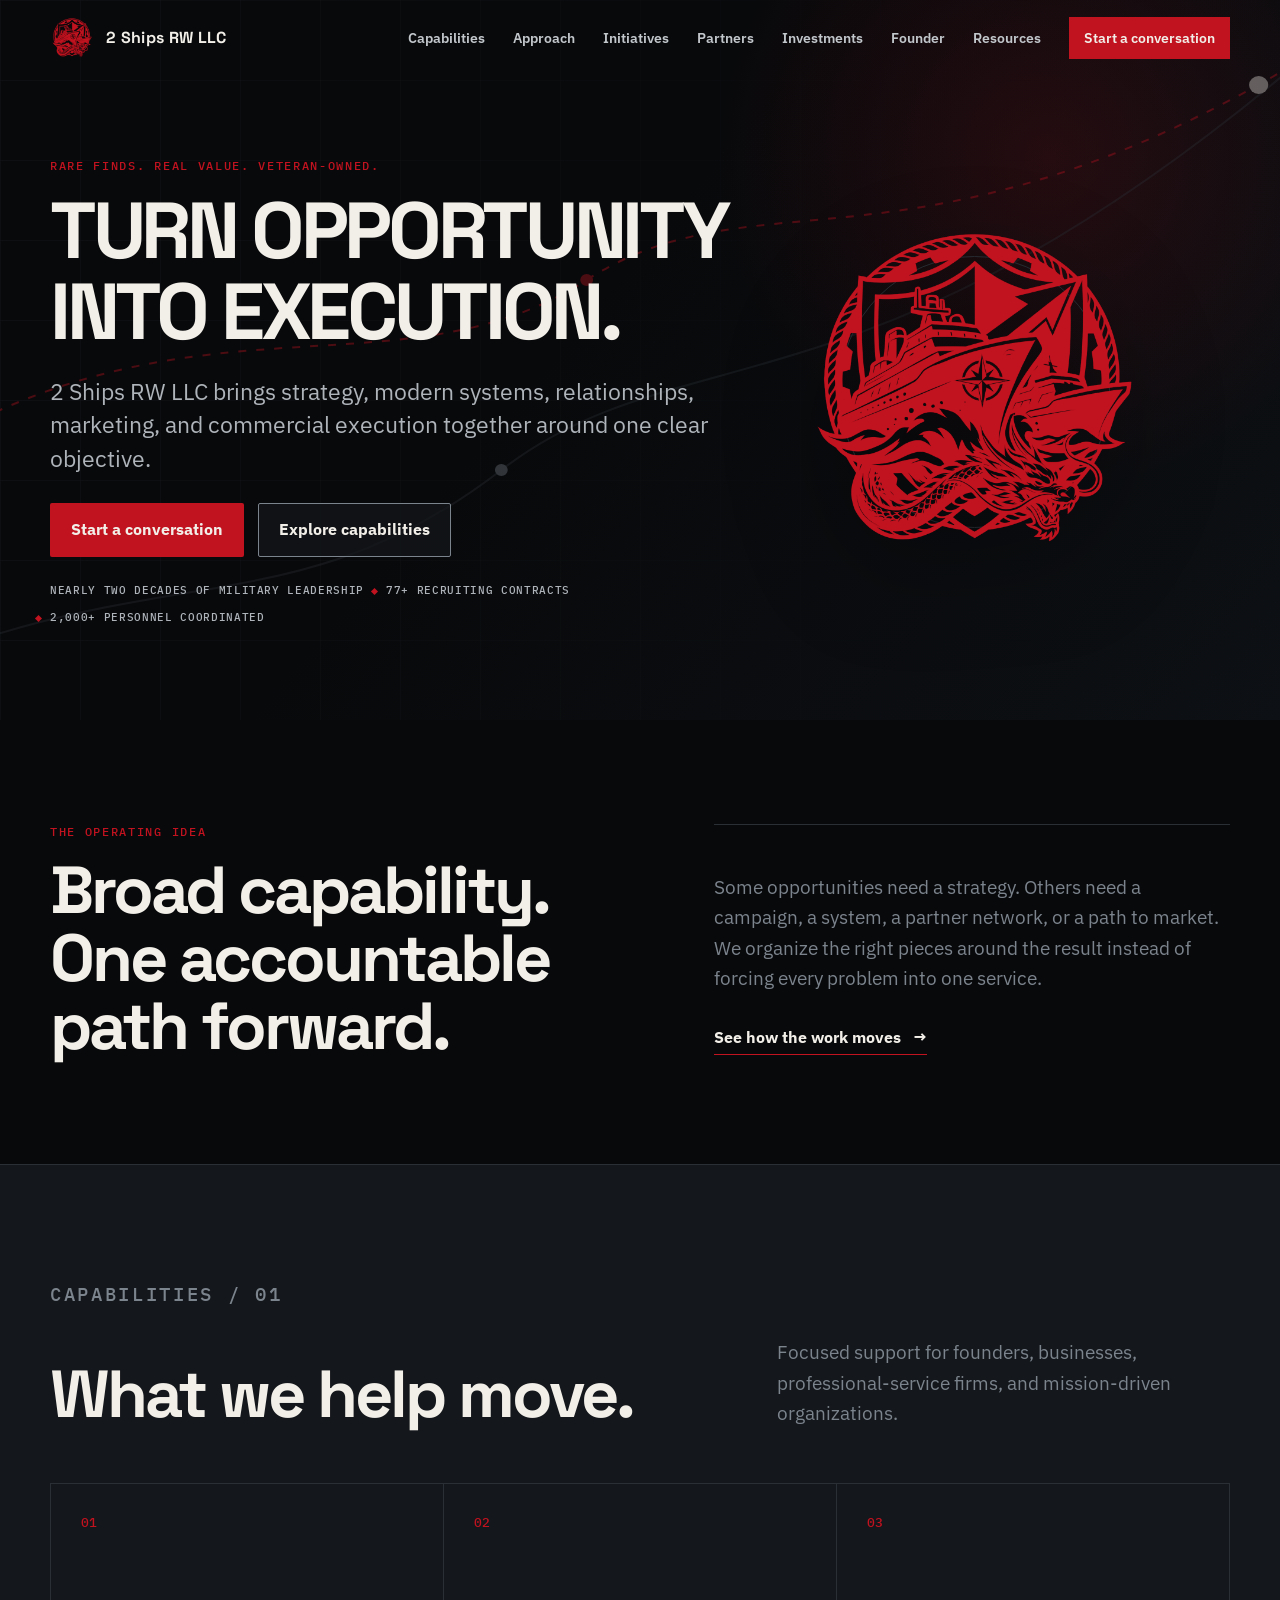
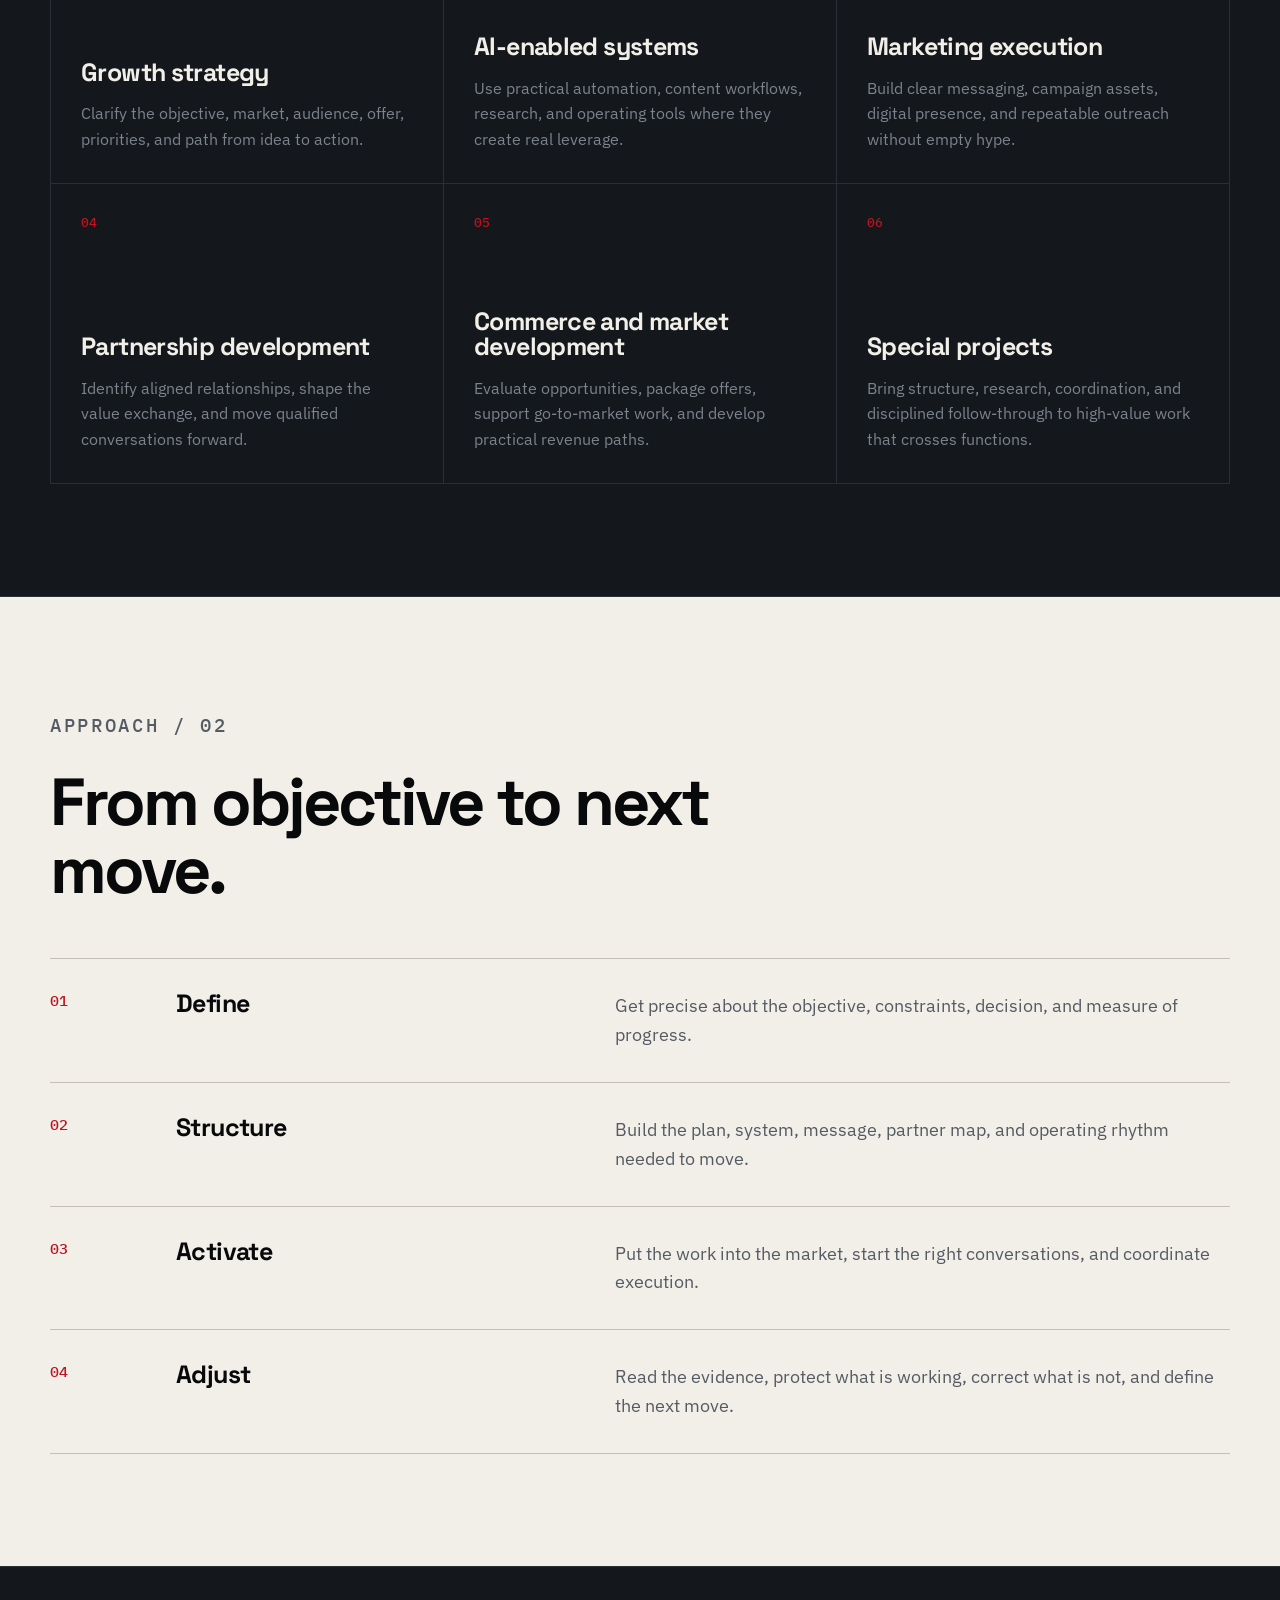
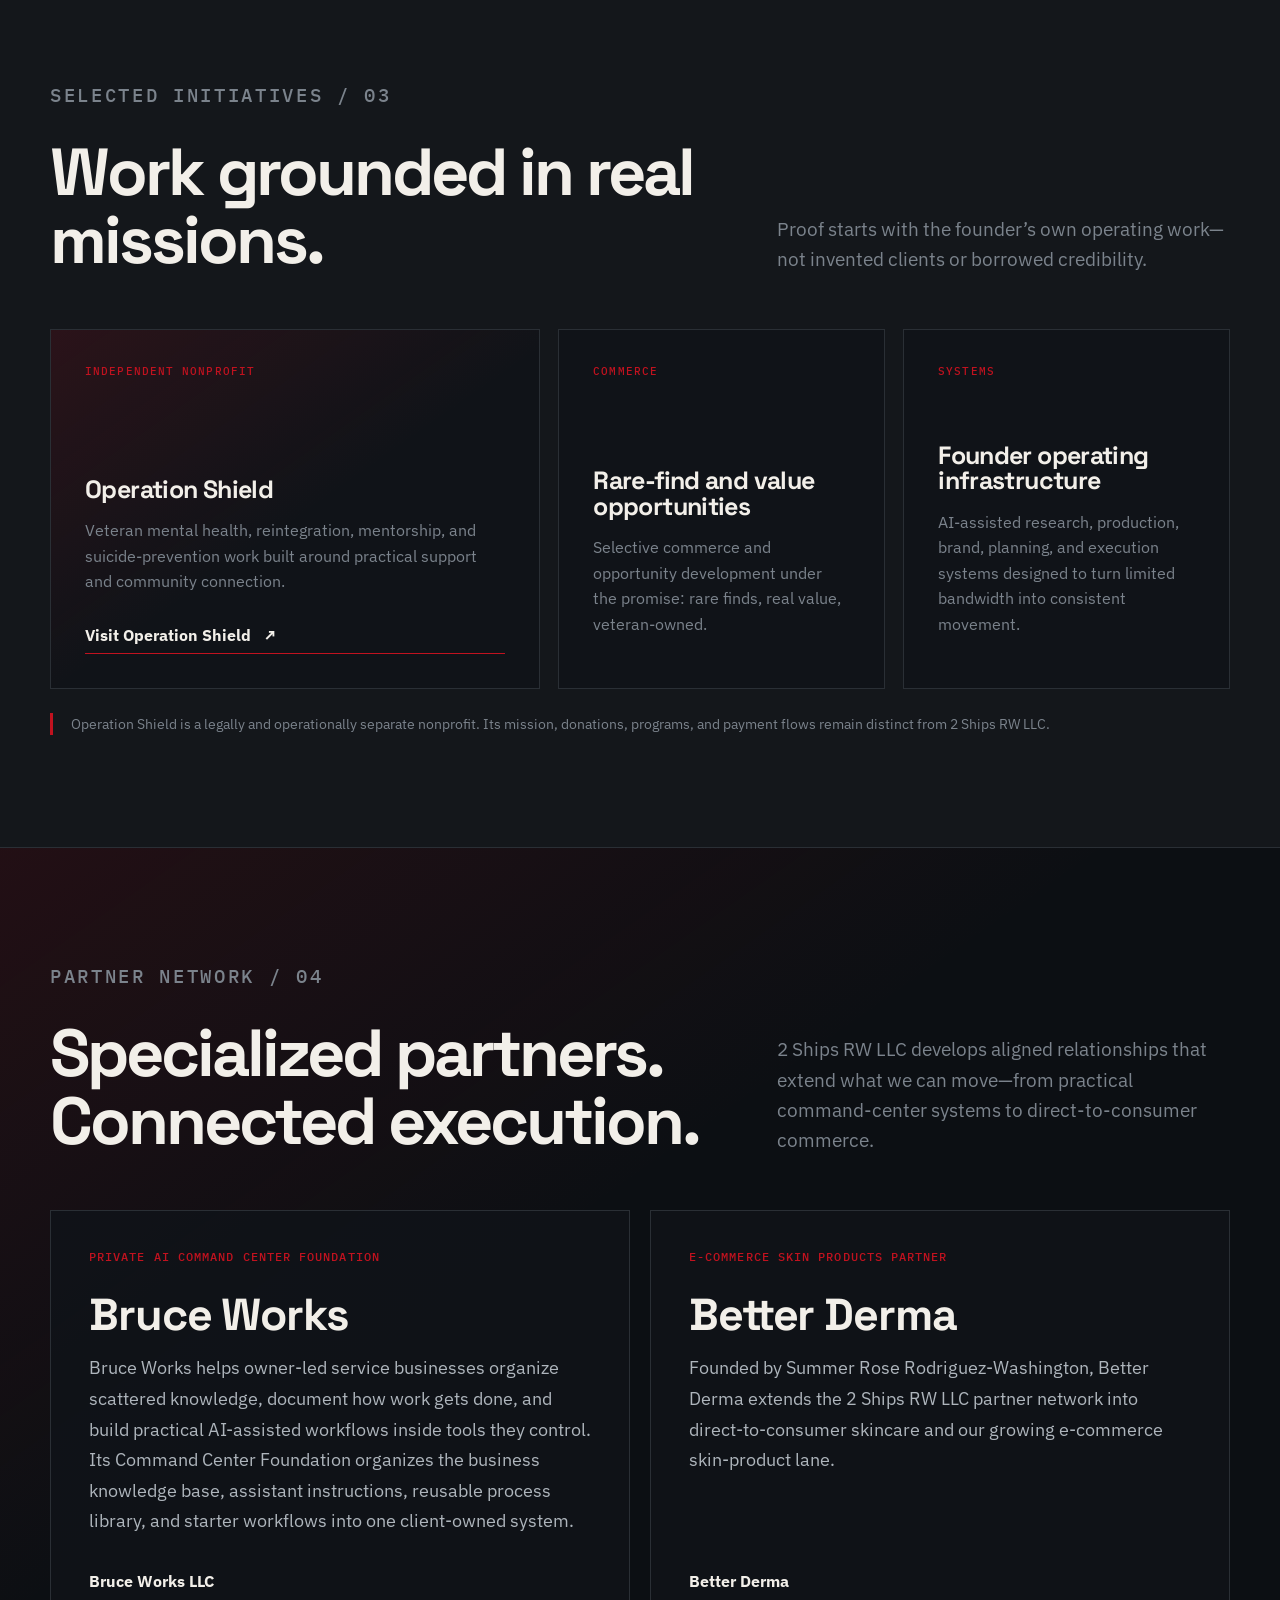
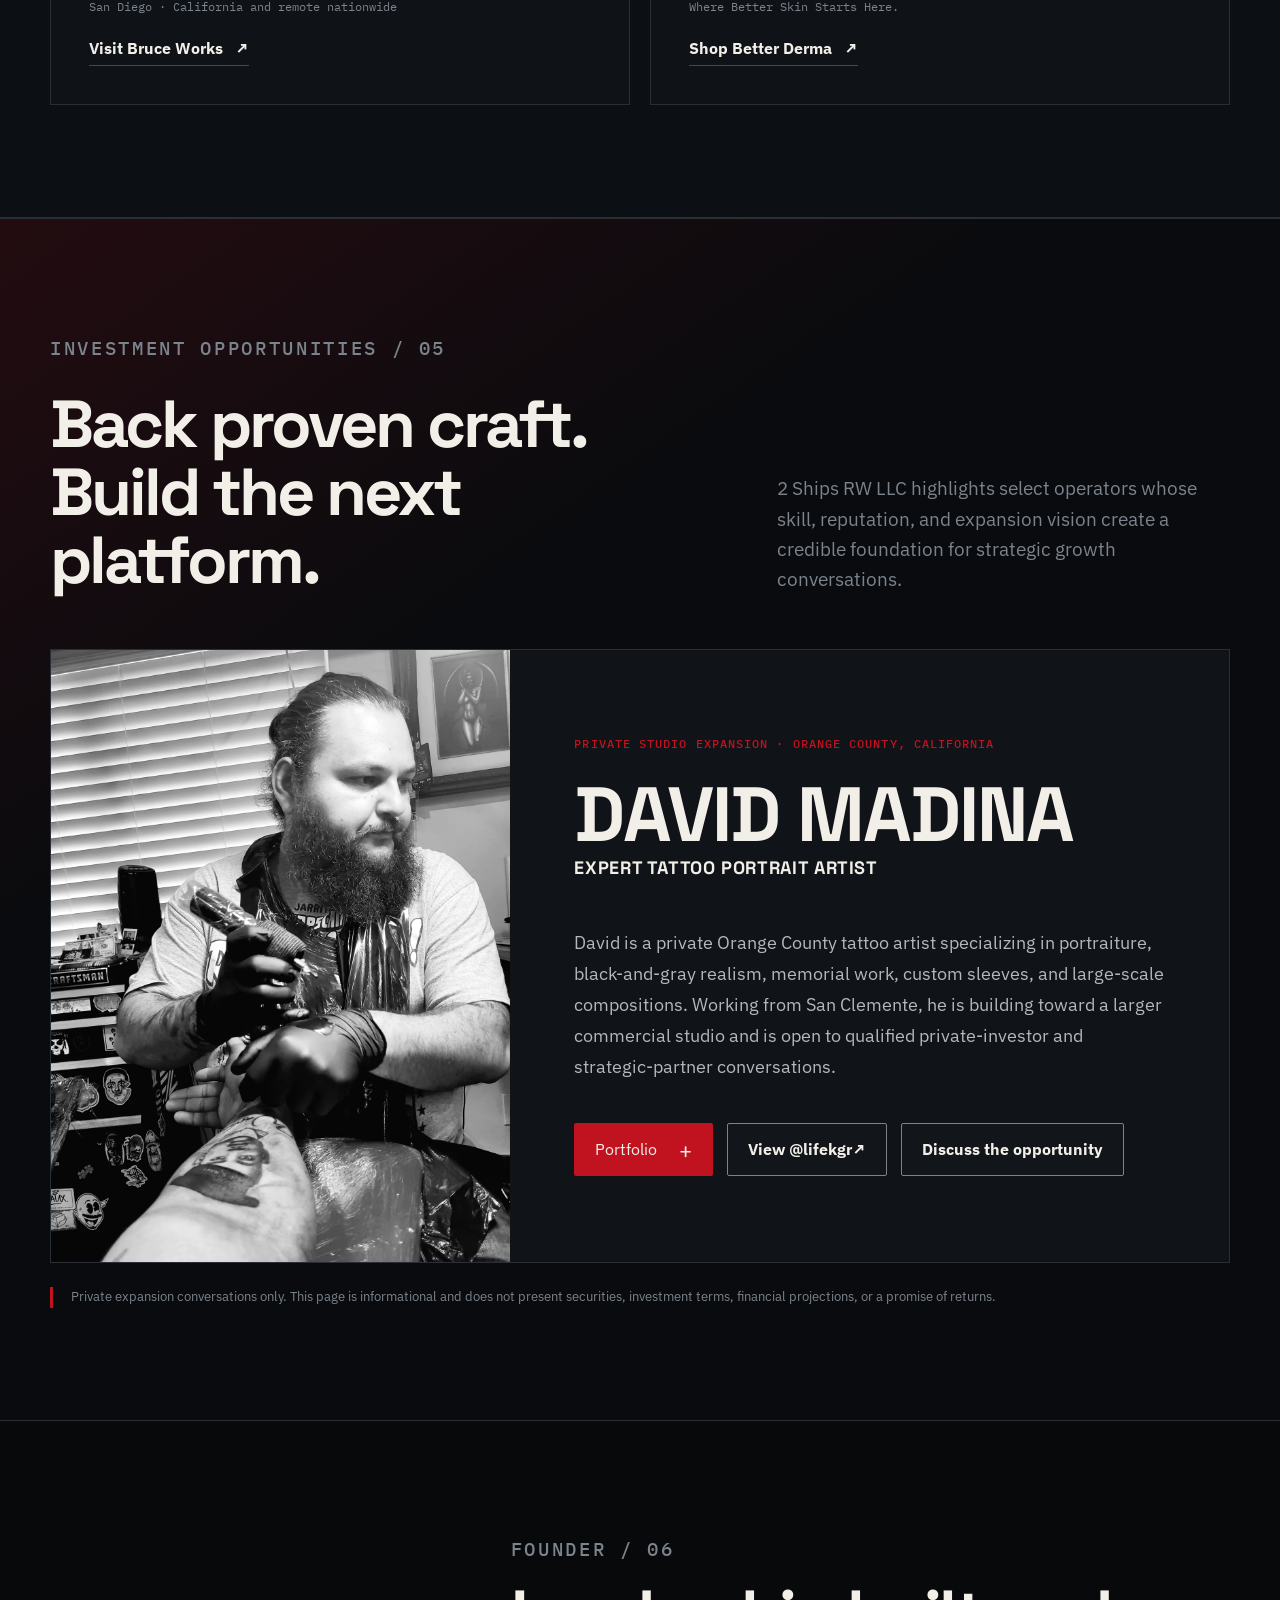
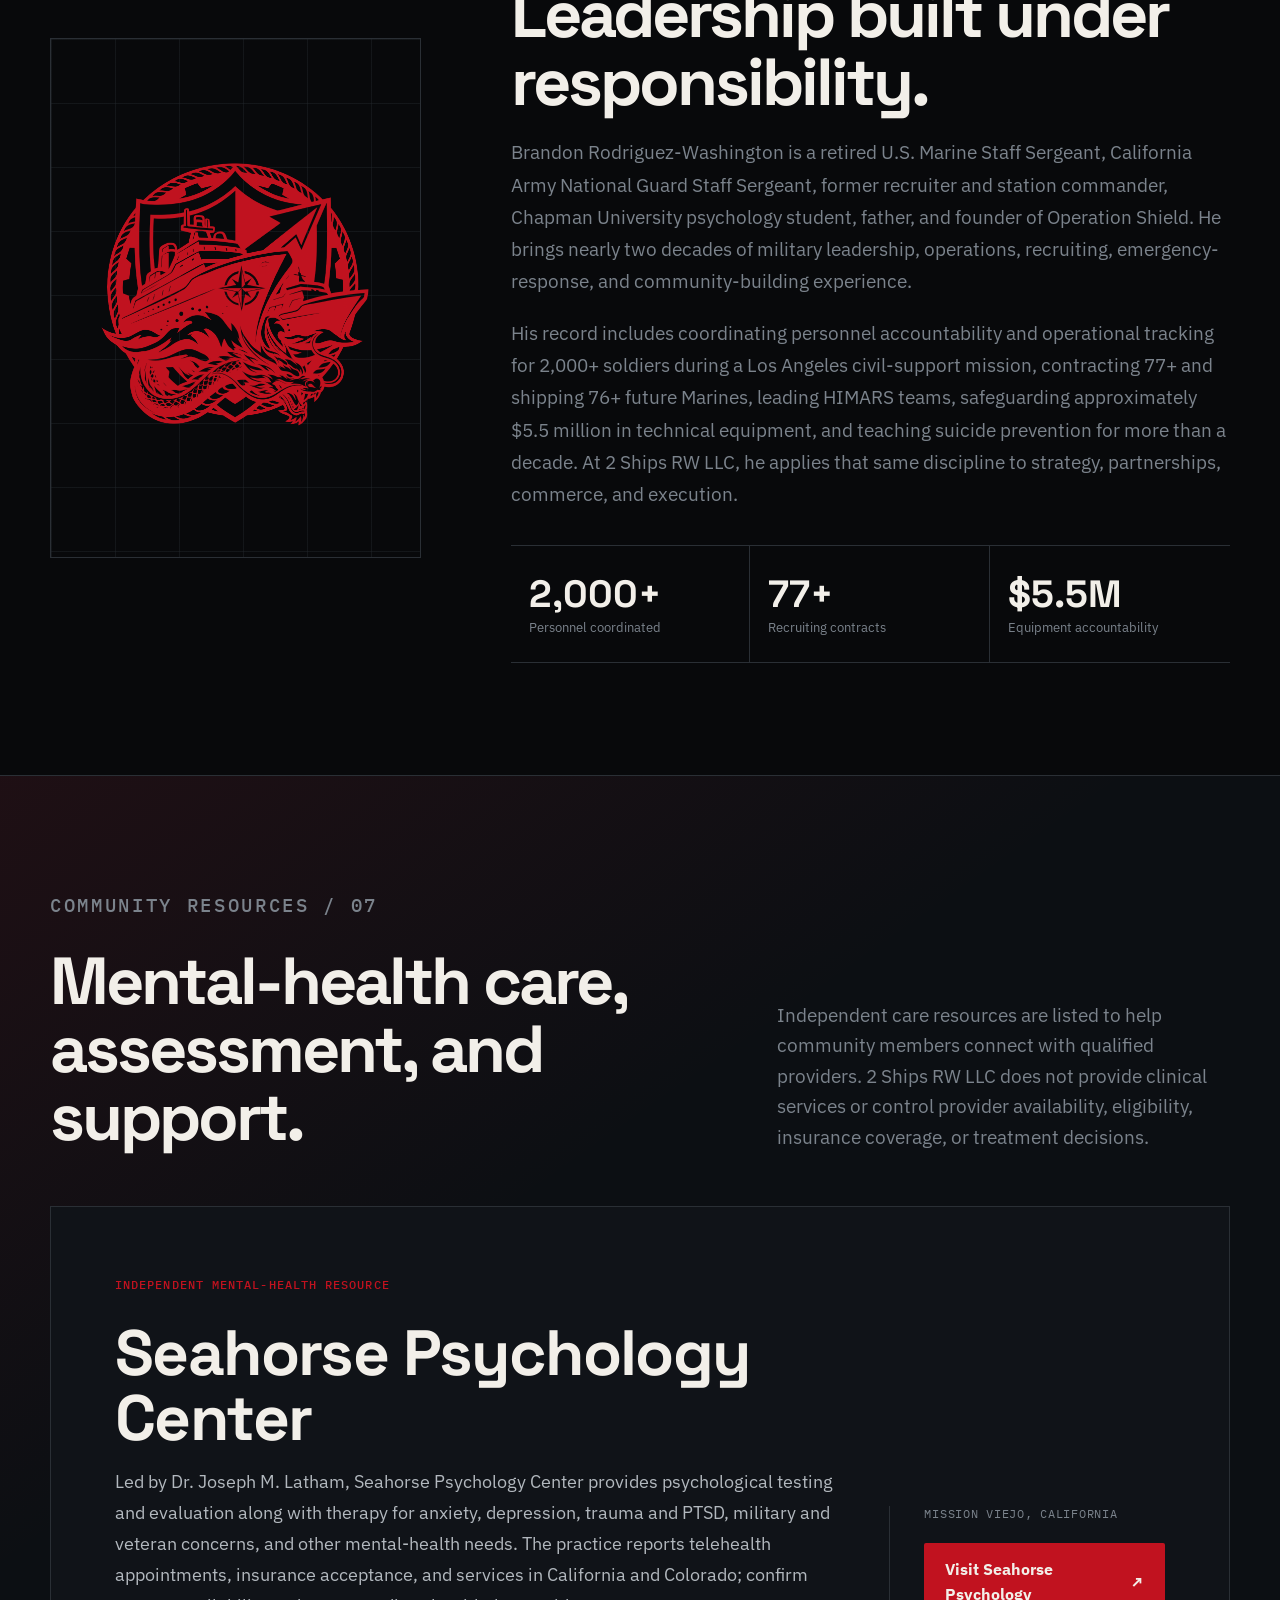
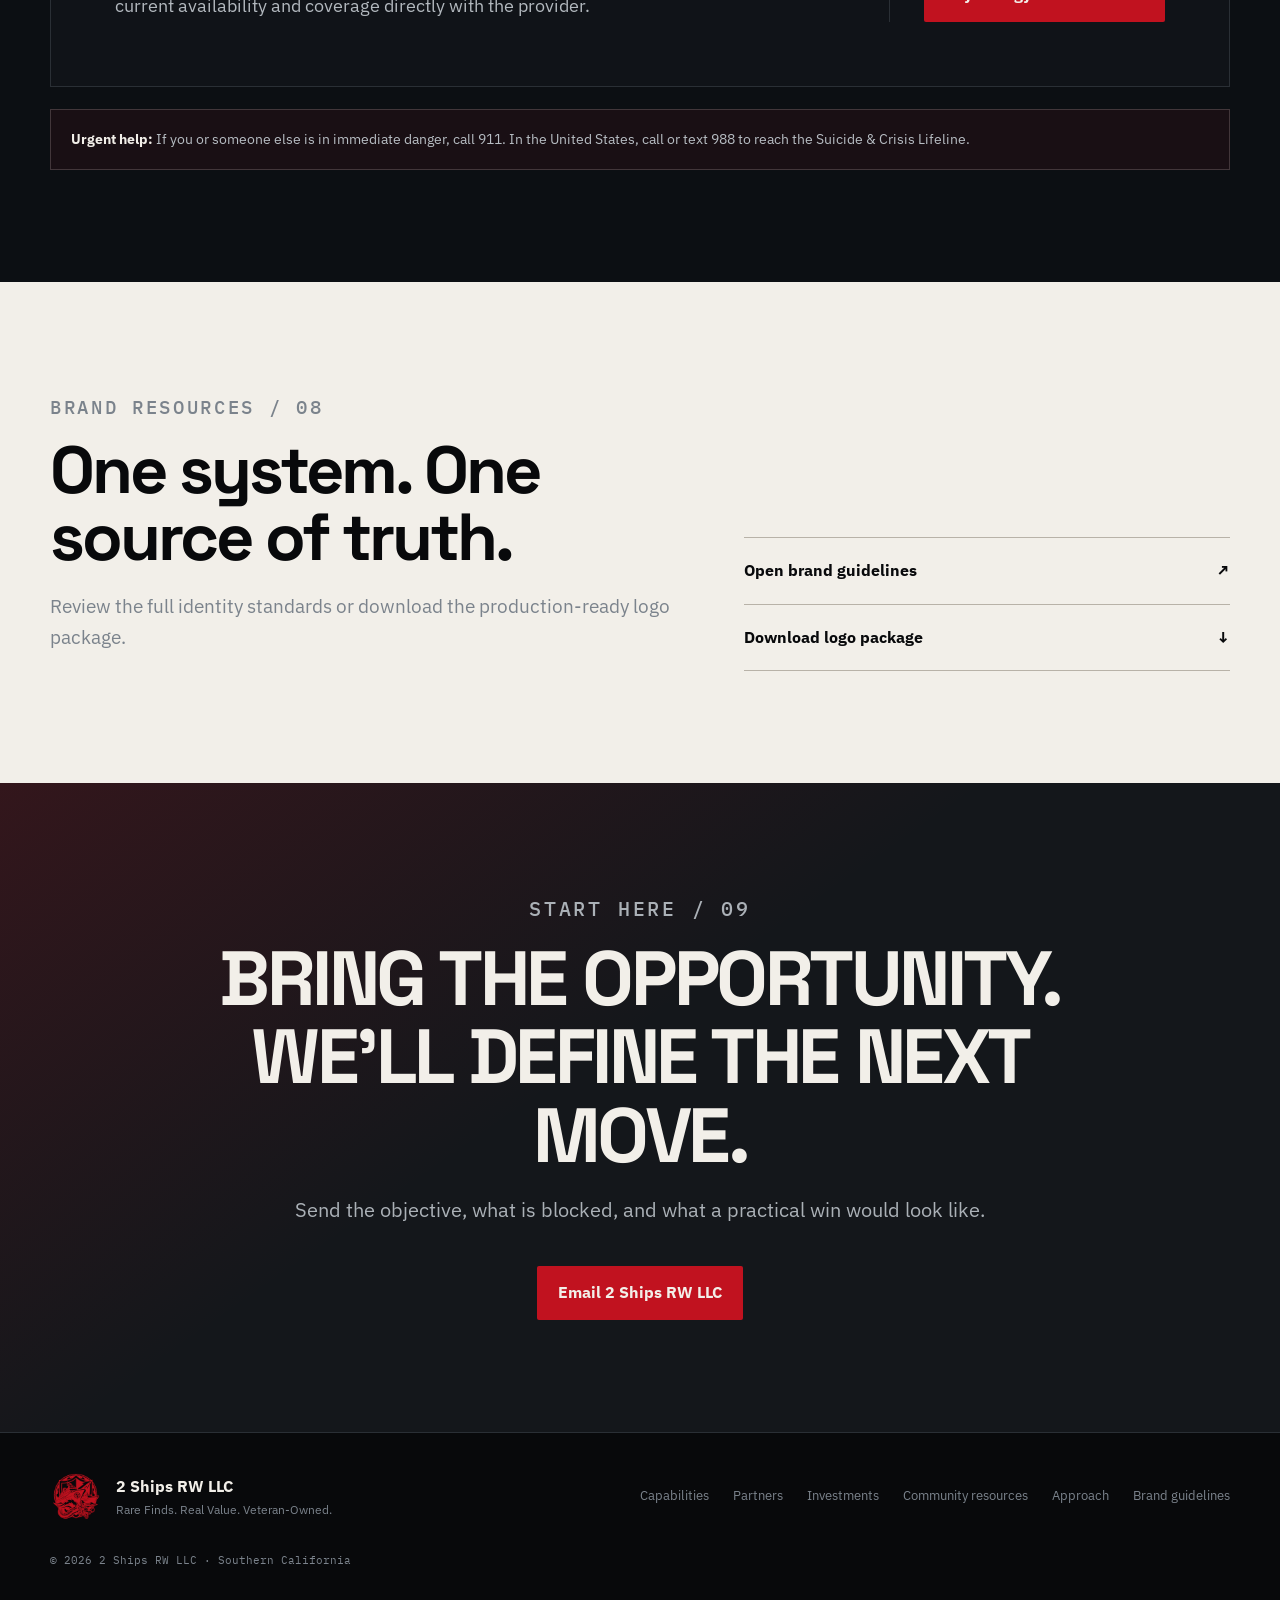
==== index.html @ a693f701 "Add Seahorse mental health resource and collapsible portfolio" ====
<!doctype html>
<html lang="en">
<head>
  <meta charset="utf-8">
  <meta name="viewport" content="width=device-width, initial-scale=1">
  <title>2 Ships RW LLC | Business Growth and Execution</title>
  <meta name="description" content="2 Ships RW LLC helps businesses and mission-driven organizations turn opportunity into execution through strategy, AI-enabled systems, marketing, partnerships, and commerce.">
  <meta name="theme-color" content="#08090B">
  <meta property="og:title" content="2 Ships RW LLC | Build the Next Move">
  <meta property="og:description" content="Veteran-led business growth and execution from Southern California.">
  <meta property="og:type" content="website">
  <meta property="og:image" content="https://2shipxrodwave.github.io/assets/logo-detailed-red.png">
  <link rel="preconnect" href="https://fonts.googleapis.com">
  <link rel="preconnect" href="https://fonts.gstatic.com" crossorigin>
  <link href="https://fonts.googleapis.com/css2?family=IBM+Plex+Mono:wght@400;500&family=IBM+Plex+Sans:wght@400;500;600&family=Space+Grotesk:wght@500;600;700&display=swap" rel="stylesheet">
  <link rel="canonical" href="https://2shipxrodwave.github.io/">
  <link rel="stylesheet" href="styles.css?v=20260729-2">
  <script src="script.js?v=20260729-2" defer></script>
</head>
<body>
  <a class="skip-link" href="#main">Skip to main content</a>

  <header class="site-header" data-header>
    <div class="nav-shell">
      <a class="brand" href="#top" aria-label="2 Ships RW LLC home">
        <img src="assets/logo-detailed-red.png" alt="Red 2 Ships RW LLC emblem">
        <span>2 Ships RW LLC</span>
      </a>
      <button class="menu-toggle" type="button" aria-expanded="false" aria-controls="site-nav" data-menu-toggle>
        <span></span><span></span><span></span><span class="sr-only">Open navigation</span>
      </button>
      <nav id="site-nav" class="site-nav" aria-label="Main navigation" data-nav>
        <a href="#capabilities">Capabilities</a>
        <a href="#approach">Approach</a>
        <a href="#initiatives">Initiatives</a>
        <a href="#partners">Partners</a>
        <a href="#investment-opportunities">Investments</a>
        <a href="#founder">Founder</a>
        <a href="#community-resources">Resources</a>
        <a href="#contact" class="nav-cta">Start a conversation</a>
      </nav>
    </div>
  </header>

  <main id="main">
    <section id="top" class="hero">
      <div class="route-grid" aria-hidden="true">
        <svg viewBox="0 0 1200 720" preserveAspectRatio="none">
          <path class="route route-steel" d="M-20 640 C180 570 300 610 470 470 S810 430 1220 60"></path>
          <path class="route route-red" d="M-20 420 C210 300 390 390 550 280 S860 290 1220 60"></path>
          <circle cx="470" cy="470" r="6"></circle>
          <circle cx="550" cy="280" r="6" class="node-red"></circle>
          <circle cx="1180" cy="85" r="9" class="node-light"></circle>
        </svg>
      </div>
      <div class="hero-shell">
        <div class="hero-copy reveal">
          <p class="eyebrow">Rare Finds. Real Value. Veteran-Owned.</p>
          <h1><span>Turn opportunity</span><span>into execution.</span></h1>
          <p class="hero-lead">2 Ships RW LLC brings strategy, modern systems, relationships, marketing, and commercial execution together around one clear objective.</p>
          <div class="actions">
            <a class="button button-primary" href="mailto:blrm13@yahoo.com?subject=2%20Ships%20RW%20LLC%20Opportunity">Start a conversation</a>
            <a class="button button-secondary" href="#capabilities">Explore capabilities</a>
          </div>
          <div class="hero-proof" aria-label="Founder operating proof">
            <span>Nearly two decades of military leadership</span><span>77+ recruiting contracts</span><span>2,000+ personnel coordinated</span>
          </div>
        </div>
        <div class="hero-mark reveal" aria-label="2 Ships RW LLC emblem">
          <img src="assets/logo-detailed-red.png" alt="Red 2 Ships RW LLC emblem with two ships, compass, rising route, and dragon inside a rope ring">
        </div>
      </div>
    </section>

    <section class="positioning section-shell reveal" aria-labelledby="positioning-title">
      <div>
        <p class="section-label">The operating idea</p>
        <h2 id="positioning-title">Broad capability. One accountable path forward.</h2>
      </div>
      <div class="positioning-copy">
        <p>Some opportunities need a strategy. Others need a campaign, a system, a partner network, or a path to market. We organize the right pieces around the result instead of forcing every problem into one service.</p>
        <a class="text-link" href="#approach">See how the work moves <span aria-hidden="true">→</span></a>
      </div>
    </section>

    <section id="capabilities" class="section section-dark">
      <div class="section-shell">
        <div class="section-heading reveal">
          <p class="section-label">Capabilities / 01</p>
          <h2>What we help move.</h2>
          <p>Focused support for founders, businesses, professional-service firms, and mission-driven organizations.</p>
        </div>
        <div class="capability-grid">
          <article class="capability-card reveal">
            <span>01</span><h3>Growth strategy</h3>
            <p>Clarify the objective, market, audience, offer, priorities, and path from idea to action.</p>
          </article>
          <article class="capability-card reveal">
            <span>02</span><h3>AI-enabled systems</h3>
            <p>Use practical automation, content workflows, research, and operating tools where they create real leverage.</p>
          </article>
          <article class="capability-card reveal">
            <span>03</span><h3>Marketing execution</h3>
            <p>Build clear messaging, campaign assets, digital presence, and repeatable outreach without empty hype.</p>
          </article>
          <article class="capability-card reveal">
            <span>04</span><h3>Partnership development</h3>
            <p>Identify aligned relationships, shape the value exchange, and move qualified conversations forward.</p>
          </article>
          <article class="capability-card reveal">
            <span>05</span><h3>Commerce and market development</h3>
            <p>Evaluate opportunities, package offers, support go-to-market work, and develop practical revenue paths.</p>
          </article>
          <article class="capability-card reveal">
            <span>06</span><h3>Special projects</h3>
            <p>Bring structure, research, coordination, and disciplined follow-through to high-value work that crosses functions.</p>
          </article>
        </div>
      </div>
    </section>

    <section id="approach" class="section section-light">
      <div class="section-shell">
        <div class="section-heading reveal">
          <p class="section-label">Approach / 02</p>
          <h2>From objective to next move.</h2>
        </div>
        <div class="process" role="list">
          <article role="listitem" class="process-step reveal"><span>01</span><div><h3>Define</h3><p>Get precise about the objective, constraints, decision, and measure of progress.</p></div></article>
          <article role="listitem" class="process-step reveal"><span>02</span><div><h3>Structure</h3><p>Build the plan, system, message, partner map, and operating rhythm needed to move.</p></div></article>
          <article role="listitem" class="process-step reveal"><span>03</span><div><h3>Activate</h3><p>Put the work into the market, start the right conversations, and coordinate execution.</p></div></article>
          <article role="listitem" class="process-step reveal"><span>04</span><div><h3>Adjust</h3><p>Read the evidence, protect what is working, correct what is not, and define the next move.</p></div></article>
        </div>
      </div>
    </section>

    <section id="initiatives" class="section section-dark">
      <div class="section-shell">
        <div class="section-heading reveal">
          <p class="section-label">Selected initiatives / 03</p>
          <h2>Work grounded in real missions.</h2>
          <p>Proof starts with the founder’s own operating work—not invented clients or borrowed credibility.</p>
        </div>
        <div class="initiative-grid">
          <article class="initiative-feature reveal">
            <div class="initiative-tag">Independent nonprofit</div>
            <h3>Operation Shield</h3>
            <p>Veteran mental health, reintegration, mentorship, and suicide-prevention work built around practical support and community connection.</p>
            <a class="text-link" href="https://oshld.org" target="_blank" rel="noopener">Visit Operation Shield <span aria-hidden="true">↗</span></a>
          </article>
          <article class="initiative-card reveal">
            <span>COMMERCE</span><h3>Rare-find and value opportunities</h3>
            <p>Selective commerce and opportunity development under the promise: rare finds, real value, veteran-owned.</p>
          </article>
          <article class="initiative-card reveal">
            <span>SYSTEMS</span><h3>Founder operating infrastructure</h3>
            <p>AI-assisted research, production, brand, planning, and execution systems designed to turn limited bandwidth into consistent movement.</p>
          </article>
        </div>
        <p class="entity-note reveal">Operation Shield is a legally and operationally separate nonprofit. Its mission, donations, programs, and payment flows remain distinct from 2 Ships RW LLC.</p>
      </div>
    </section>

    <section id="partners" class="section section-partners">
      <div class="section-shell">
        <div class="section-heading reveal">
          <p class="section-label">Partner network / 04</p>
          <h2>Specialized partners. Connected execution.</h2>
          <p>2 Ships RW LLC develops aligned relationships that extend what we can move—from practical command-center systems to direct-to-consumer commerce.</p>
        </div>
        <div class="partner-grid">
          <article class="partner-card reveal">
            <span class="partner-type">Private AI Command Center Foundation</span>
            <h3>Bruce Works</h3>
            <p>Bruce Works helps owner-led service businesses organize scattered knowledge, document how work gets done, and build practical AI-assisted workflows inside tools they control. Its Command Center Foundation organizes the business knowledge base, assistant instructions, reusable process library, and starter workflows into one client-owned system.</p>
            <div class="partner-meta"><strong>Bruce Works LLC</strong><span>San Diego · California and remote nationwide</span></div>
            <a class="text-link" href="https://bruceworks.net/" target="_blank" rel="noopener">Visit Bruce Works <span aria-hidden="true">↗</span></a>
          </article>
          <article class="partner-card reveal">
            <span class="partner-type">E-commerce skin products partner</span>
            <h3>Better Derma</h3>
            <p>Founded by Summer Rose Rodriguez-Washington, Better Derma extends the 2 Ships RW LLC partner network into direct-to-consumer skincare and our growing e-commerce skin-product lane.</p>
            <div class="partner-meta"><strong>Better Derma</strong><span>Where Better Skin Starts Here.</span></div>
            <a class="text-link" href="https://betterderma4you.com/" target="_blank" rel="noopener">Shop Better Derma <span aria-hidden="true">↗</span></a>
          </article>
        </div>
      </div>
    </section>

    <section id="investment-opportunities" class="section section-investment">
      <div class="section-shell">
        <div class="section-heading reveal">
          <p class="section-label">Investment opportunities / 05</p>
          <h2>Back proven craft. Build the next platform.</h2>
          <p>2 Ships RW LLC highlights select operators whose skill, reputation, and expansion vision create a credible foundation for strategic growth conversations.</p>
        </div>

        <article class="artist-opportunity reveal" aria-labelledby="david-madina-title">
          <div class="artist-lead">
            <img src="assets/david-madina/david-madina-at-work.webp" alt="David Madina working as a private tattoo artist" width="1350" height="1800" loading="lazy">
          </div>
          <div class="artist-copy">
            <span class="opportunity-tag">Private studio expansion · Orange County, California</span>
            <h3 id="david-madina-title">David Madina</h3>
            <p class="artist-title">Expert Tattoo Portrait Artist</p>
            <p>David is a private Orange County tattoo artist specializing in portraiture, black-and-gray realism, memorial work, custom sleeves, and large-scale compositions. Working from San Clemente, he is building toward a larger commercial studio and is open to qualified private-investor and strategic-partner conversations.</p>
            <div class="artist-actions">
              <button class="button button-primary portfolio-toggle" type="button" aria-expanded="false" aria-controls="david-madina-portfolio" data-portfolio-toggle><span data-portfolio-label>Portfolio</span><span aria-hidden="true" data-portfolio-icon>+</span></button>
              <a class="button button-secondary" href="https://www.instagram.com/lifekgr/" target="_blank" rel="noopener">View @lifekgr <span aria-hidden="true">↗</span></a>
              <a class="button button-secondary" href="mailto:blrm13@yahoo.com?subject=Private%20Conversation%20%E2%80%94%20David%20Madina%20Studio%20Expansion">Discuss the opportunity</a>
            </div>
          </div>
        </article>

        <div id="david-madina-portfolio" class="portfolio-panel" hidden>
          <div class="tattoo-portfolio" aria-label="Selected tattoo portfolio by David Madina">
            <figure class="portfolio-tile portfolio-tile-feature">
              <img src="assets/david-madina/david-madina-portrait-raven.webp" alt="Black-and-gray portrait and raven tattoo by David Madina" width="1206" height="1361" loading="lazy">
              <figcaption>Portrait composition · Black and gray</figcaption>
            </figure>
            <figure class="portfolio-tile">
              <img src="assets/david-madina/david-madina-full-back.webp" alt="Large-scale custom full-back tattoo by David Madina" width="1206" height="1301" loading="lazy">
              <figcaption>Large-scale custom work · Full back</figcaption>
            </figure>
            <figure class="portfolio-tile">
              <img src="assets/david-madina/david-madina-religious-leg-sleeve.webp" alt="Detailed black-and-gray religious leg sleeve tattoo by David Madina" width="1206" height="1525" loading="lazy">
              <figcaption>Narrative realism · Full leg</figcaption>
            </figure>
            <figure class="portfolio-tile">
              <img src="assets/david-madina/david-madina-plague-doctor.webp" alt="Traditional plague doctor tattoo with red flowers by David Madina" width="1206" height="1460" loading="lazy">
              <figcaption>Traditional imagery · Color accents</figcaption>
            </figure>
            <figure class="portfolio-tile">
              <img src="assets/david-madina/david-madina-character-piece.webp" alt="Custom character tattoo by David Madina" width="1206" height="1014" loading="lazy">
              <figcaption>Custom character work</figcaption>
            </figure>
          </div>
        </div>
        <p class="investment-note reveal">Private expansion conversations only. This page is informational and does not present securities, investment terms, financial projections, or a promise of returns.</p>
      </div>
    </section>

    <section id="founder" class="section section-founder">
      <div class="section-shell founder-grid">
        <div class="founder-mark reveal"><img src="assets/logo-detailed-red.png" alt="Red 2 Ships RW LLC emblem"></div>
        <div class="founder-copy reveal">
          <p class="section-label">Founder / 06</p>
          <h2>Leadership built under responsibility.</h2>
          <p>Brandon Rodriguez-Washington is a retired U.S. Marine Staff Sergeant, California Army National Guard Staff Sergeant, former recruiter and station commander, Chapman University psychology student, father, and founder of Operation Shield. He brings nearly two decades of military leadership, operations, recruiting, emergency-response, and community-building experience.</p>
          <p>His record includes coordinating personnel accountability and operational tracking for 2,000+ soldiers during a Los Angeles civil-support mission, contracting 77+ and shipping 76+ future Marines, leading HIMARS teams, safeguarding approximately $5.5 million in technical equipment, and teaching suicide prevention for more than a decade. At 2 Ships RW LLC, he applies that same discipline to strategy, partnerships, commerce, and execution.</p>
          <div class="founder-facts">
            <div><strong>2,000+</strong><span>Personnel coordinated</span></div>
            <div><strong>77+</strong><span>Recruiting contracts</span></div>
            <div><strong>$5.5M</strong><span>Equipment accountability</span></div>
          </div>
        </div>
      </div>
    </section>

    <section id="community-resources" class="section community-resources">
      <div class="section-shell">
        <div class="section-heading reveal">
          <p class="section-label">Community resources / 07</p>
          <h2>Mental-health care, assessment, and support.</h2>
          <p>Independent care resources are listed to help community members connect with qualified providers. 2 Ships RW LLC does not provide clinical services or control provider availability, eligibility, insurance coverage, or treatment decisions.</p>
        </div>
        <article class="community-resource-card reveal">
          <div>
            <span class="resource-type">Independent mental-health resource</span>
            <h3>Seahorse Psychology Center</h3>
            <p>Led by Dr. Joseph M. Latham, Seahorse Psychology Center provides psychological testing and evaluation along with therapy for anxiety, depression, trauma and PTSD, military and veteran concerns, and other mental-health needs. The practice reports telehealth appointments, insurance acceptance, and services in California and Colorado; confirm current availability and coverage directly with the provider.</p>
          </div>
          <div class="community-resource-action">
            <span>Mission Viejo, California</span>
            <a class="button button-primary" href="https://seahorsepsych.com/" target="_blank" rel="noopener">Visit Seahorse Psychology <span aria-hidden="true">↗</span></a>
          </div>
        </article>
        <p class="crisis-note reveal"><strong>Urgent help:</strong> If you or someone else is in immediate danger, call 911. In the United States, call or text 988 to reach the Suicide &amp; Crisis Lifeline.</p>
      </div>
    </section>

    <section class="section resources">
      <div class="section-shell resources-grid">
        <div class="reveal">
          <p class="section-label">Brand resources / 08</p>
          <h2>One system. One source of truth.</h2>
          <p>Review the full identity standards or download the production-ready logo package.</p>
        </div>
        <div class="resource-links reveal">
          <a href="2-ships-rw-brand-guidelines/">Open brand guidelines <span>↗</span></a>
          <a href="assets/2_Ships_RW_LLC_Corrected_Logo_Package.zip" download>Download logo package <span>↓</span></a>
        </div>
      </div>
    </section>

    <section id="contact" class="section contact">
      <div class="section-shell contact-shell reveal">
        <p class="section-label">Start here / 09</p>
        <h2>Bring the opportunity.<br>We’ll define the next move.</h2>
        <p>Send the objective, what is blocked, and what a practical win would look like.</p>
        <a class="button button-primary" href="mailto:blrm13@yahoo.com?subject=2%20Ships%20RW%20LLC%20Opportunity&body=Objective%3A%0A%0AWhat%20is%20blocked%3A%0A%0AWhat%20a%20practical%20win%20looks%20like%3A">Email 2 Ships RW LLC</a>
      </div>
    </section>
  </main>

  <footer class="site-footer">
    <div class="footer-shell">
      <div class="footer-brand"><img src="assets/logo-detailed-red.png" alt="Red 2 Ships RW LLC emblem"><div><strong>2 Ships RW LLC</strong><span>Rare Finds. Real Value. Veteran-Owned.</span></div></div>
      <div class="footer-links"><a href="#capabilities">Capabilities</a><a href="#partners">Partners</a><a href="#investment-opportunities">Investments</a><a href="#community-resources">Community resources</a><a href="#approach">Approach</a><a href="2-ships-rw-brand-guidelines/">Brand guidelines</a></div>
      <p>© <span data-year></span> 2 Ships RW LLC · Southern California</p>
    </div>
  </footer>
</body>
</html>
---- styles.css ----
:root {
  --black: #08090b;
  --carbon: #14171b;
  --gunmetal: #2a2f35;
  --steel: #7b838c;
  --white: #f2efe9;
  --red: #c1121f;
  --deep-red: #720a12;
  --font-head: "Space Grotesk", sans-serif;
  --font-body: "IBM Plex Sans", sans-serif;
  --font-mono: "IBM Plex Mono", monospace;
  --shell: min(1180px, calc(100% - 40px));
}

* { box-sizing: border-box; }
html { scroll-behavior: smooth; }
body {
  margin: 0;
  background: var(--black);
  color: var(--white);
  font-family: var(--font-body);
  line-height: 1.6;
  overflow-x: hidden;
}
img { max-width: 100%; display: block; }
a { color: inherit; }
button, a { -webkit-tap-highlight-color: transparent; }
::selection { background: var(--red); color: var(--white); }

.sr-only {
  position: absolute; width: 1px; height: 1px; padding: 0; margin: -1px;
  overflow: hidden; clip: rect(0, 0, 0, 0); white-space: nowrap; border: 0;
}
.skip-link {
  position: fixed; left: 16px; top: -80px; z-index: 10000;
  padding: 12px 16px; background: var(--white); color: var(--black); font-weight: 700;
}
.skip-link:focus { top: 16px; }

.site-header {
  position: fixed; inset: 0 0 auto; z-index: 1000;
  border-bottom: 1px solid transparent;
  transition: background .25s ease, border-color .25s ease, backdrop-filter .25s ease;
}
.site-header.scrolled {
  background: rgba(8, 9, 11, .9);
  border-color: rgba(123, 131, 140, .22);
  backdrop-filter: blur(16px);
}
.nav-shell {
  width: var(--shell); min-height: 76px; margin: 0 auto;
  display: flex; align-items: center; justify-content: space-between; gap: 28px;
}
.brand { display: inline-flex; align-items: center; gap: 12px; text-decoration: none; font-family: var(--font-head); font-weight: 700; letter-spacing: .02em; }
.brand img { width: 44px; height: 44px; object-fit: contain; }
.site-nav { display: flex; align-items: center; gap: 28px; }
.site-nav a { color: #c2c7cc; text-decoration: none; font-size: 14px; font-weight: 600; }
.site-nav a:hover, .site-nav a:focus-visible { color: var(--white); }
.site-nav .nav-cta { padding: 10px 15px; background: var(--red); color: var(--white); }
.site-nav .nav-cta:hover { background: var(--deep-red); }
.menu-toggle { display: none; width: 44px; height: 44px; border: 1px solid var(--gunmetal); background: var(--carbon); padding: 10px; }
.menu-toggle span:not(.sr-only) { display: block; height: 2px; margin: 5px 0; background: var(--white); }

.hero { min-height: 720px; position: relative; display: grid; align-items: center; overflow: hidden; padding: 112px 0 48px; }
.hero::before { content: ""; position: absolute; inset: 0; background: radial-gradient(circle at 82% 22%, rgba(193, 18, 31, .15), transparent 28%), linear-gradient(130deg, #08090b 45%, #0d1014); }
.hero::after { content: ""; position: absolute; inset: 0; opacity: .55; background-image: linear-gradient(rgba(42,47,53,.3) 1px, transparent 1px), linear-gradient(90deg, rgba(42,47,53,.3) 1px, transparent 1px); background-size: 80px 80px; mask-image: linear-gradient(to right, black, transparent 82%); }
.route-grid { position: absolute; inset: 0; z-index: 1; pointer-events: none; opacity: .36; }
.route-grid svg { width: 100%; height: 100%; }
.route { fill: none; stroke-width: 2; vector-effect: non-scaling-stroke; }
.route-steel { stroke: var(--gunmetal); }
.route-red { stroke: var(--red); stroke-dasharray: 8 10; }
.route-grid circle { fill: var(--steel); }
.route-grid .node-red { fill: var(--red); }
.route-grid .node-light { fill: var(--white); }
.hero-shell { width: var(--shell); margin: 0 auto; position: relative; z-index: 2; display: grid; grid-template-columns: 1.18fr .82fr; gap: 70px; align-items: center; }
.eyebrow, .section-label { margin: 0 0 16px; font: 500 12px/1.4 var(--font-mono); letter-spacing: .14em; text-transform: uppercase; color: var(--red); }
h1, h2, h3 { font-family: var(--font-head); margin: 0; line-height: 1.02; }
h1 { max-width: 840px; font-size: clamp(54px, 6.2vw, 88px); letter-spacing: -.055em; text-transform: uppercase; }
h1 span { display: block; white-space: nowrap; }
h2 { font-size: clamp(40px, 5.2vw, 72px); letter-spacing: -.045em; }
h3 { font-size: 25px; letter-spacing: -.025em; }
.hero-lead { max-width: 730px; margin: 22px 0 0; color: #aeb4ba; font-size: clamp(18px, 1.8vw, 23px); line-height: 1.45; }
.actions { margin-top: 28px; display: flex; flex-wrap: wrap; gap: 14px; }
.button { min-height: 50px; display: inline-flex; align-items: center; justify-content: center; padding: 13px 20px; border: 1px solid transparent; border-radius: 2px; font-weight: 700; text-decoration: none; transition: transform .2s ease, background .2s ease, border-color .2s ease; }
.button:hover { transform: translateY(-2px); }
.button-primary { background: var(--red); color: var(--white); }
.button-primary:hover { background: var(--deep-red); }
.button-secondary { border-color: var(--steel); color: var(--white); background: rgba(20, 23, 27, .72); }
.button-secondary:hover { border-color: var(--white); }
.hero-proof { margin-top: 26px; display: flex; flex-wrap: wrap; gap: 12px 22px; color: #aeb4ba; font: 500 11px/1.4 var(--font-mono); letter-spacing: .06em; text-transform: uppercase; }
.hero-proof span { position: relative; }
.hero-proof span + span::before { content: ""; width: 5px; height: 5px; position: absolute; left: -14px; top: 6px; background: var(--red); transform: rotate(45deg); }
.hero-mark { position: relative; display: grid; place-items: center; }
.hero-mark::before { content: ""; position: absolute; width: 76%; aspect-ratio: 1; border: 1px solid var(--gunmetal); border-radius: 50%; }
.hero-mark img { width: min(450px, 100%); filter: drop-shadow(0 32px 50px rgba(0,0,0,.38)); }

.section { padding: 112px 0; }
.section-shell { width: var(--shell); margin: 0 auto; }
.positioning { padding-block: 104px; display: grid; grid-template-columns: 1fr .9fr; gap: 90px; align-items: start; }
.positioning h2 { max-width: 720px; }
.positioning-copy { border-top: 1px solid var(--gunmetal); padding-top: 28px; }
.positioning-copy p, .section-heading > p, .founder-copy > p, .resources p { color: var(--steel); font-size: 19px; }
.text-link { display: inline-flex; gap: 12px; margin-top: 12px; color: var(--white); text-decoration: none; font-weight: 700; border-bottom: 1px solid var(--red); padding-bottom: 4px; }
.text-link:hover { color: var(--red); }
.section-dark { background: var(--carbon); border-block: 1px solid var(--gunmetal); }
.section-light { background: var(--white); color: var(--black); }
.section-heading { display: grid; grid-template-columns: 1fr .68fr; gap: 60px; align-items: end; margin-bottom: 54px; }
.section-heading .section-label { grid-column: 1 / -1; margin-bottom: -30px; }
.section-heading > p { margin: 0; }
.section-light .section-heading > p { color: #545b63; }

.capability-grid { display: grid; grid-template-columns: repeat(3, 1fr); border-top: 1px solid var(--gunmetal); border-left: 1px solid var(--gunmetal); }
.capability-card { min-height: 300px; padding: 30px; border-right: 1px solid var(--gunmetal); border-bottom: 1px solid var(--gunmetal); display: flex; flex-direction: column; transition: background .2s ease, transform .2s ease; }
.capability-card:hover { background: #181c21; transform: translateY(-2px); }
.capability-card > span { color: var(--red); font: 500 13px var(--font-mono); }
.capability-card h3 { margin-top: auto; }
.capability-card p { margin: 16px 0 0; color: var(--steel); }

.process { border-top: 1px solid #c4beb3; }
.process-step { display: grid; grid-template-columns: 100px 1fr; gap: 26px; padding: 32px 0; border-bottom: 1px solid #c4beb3; }
.process-step > span { color: var(--red); font: 500 15px var(--font-mono); }
.process-step > div { display: grid; grid-template-columns: .65fr 1fr; gap: 40px; align-items: baseline; }
.process-step p { margin: 0; color: #545b63; font-size: 18px; }

.initiative-grid { display: grid; grid-template-columns: 1.2fr .8fr .8fr; gap: 18px; }
.initiative-feature, .initiative-card { min-height: 360px; padding: 34px; border: 1px solid var(--gunmetal); background: #101318; display: flex; flex-direction: column; }
.initiative-feature { background: linear-gradient(145deg, rgba(193,18,31,.15), transparent 52%), #101318; }
.initiative-tag, .initiative-card > span { width: fit-content; color: var(--red); font: 500 11px var(--font-mono); letter-spacing: .1em; text-transform: uppercase; }
.initiative-feature h3, .initiative-card h3 { margin-top: auto; }
.initiative-feature p, .initiative-card p { color: var(--steel); }
.entity-note { margin: 24px 0 0; padding-left: 18px; border-left: 3px solid var(--red); color: var(--steel); font-size: 14px; }

.section-investment { background: linear-gradient(145deg, rgba(193,18,31,.14), transparent 36%), #090b0e; border-block: 1px solid var(--gunmetal); }
.artist-opportunity { margin-bottom: 24px; display: grid; grid-template-columns: .78fr 1.22fr; min-height: 540px; border: 1px solid var(--gunmetal); background: #101318; }
.artist-lead { min-height: 540px; overflow: hidden; }
.artist-lead img { width: 100%; height: 100%; display: block; object-fit: cover; object-position: 50% 38%; filter: grayscale(1) contrast(1.06); }
.artist-copy { padding: clamp(34px, 5vw, 72px); display: flex; flex-direction: column; justify-content: center; }
.opportunity-tag { color: var(--red); font: 500 12px var(--font-mono); letter-spacing: .09em; text-transform: uppercase; }
.artist-copy h3 { margin: 24px 0 0; font-size: clamp(48px, 6vw, 86px); text-transform: uppercase; }
.artist-title { margin: 0 0 26px; color: var(--white) !important; font: 700 clamp(22px, 2.4vw, 34px) var(--font-head); text-transform: uppercase; letter-spacing: .035em; }
.artist-copy > p { color: #b2b8be; font-size: 18px; line-height: 1.72; }
.artist-actions { margin-top: 22px; display: flex; gap: 14px; flex-wrap: wrap; }
.artist-actions .button { min-height: 50px; }
.portfolio-toggle { gap: 22px; cursor: pointer; font: inherit; }
.portfolio-toggle [data-portfolio-icon] { font-size: 22px; line-height: 1; transition: transform .2s ease; }
.portfolio-toggle[aria-expanded="true"] [data-portfolio-icon] { transform: rotate(45deg); }
.portfolio-panel { scroll-margin-top: 96px; margin-top: 18px; }
.portfolio-panel[hidden] { display: none; }
.tattoo-portfolio { scroll-margin-top: 96px; display: grid; grid-template-columns: 1.08fr 1fr 1fr; grid-template-rows: repeat(2, 430px); gap: 18px; }
.portfolio-tile { min-width: 0; margin: 0; position: relative; overflow: hidden; border: 1px solid var(--gunmetal); background: #08090b; display: grid; grid-template-rows: minmax(0, 1fr) auto; }
.portfolio-tile-feature { grid-row: span 2; }
.portfolio-tile img { width: 100%; height: 100%; min-height: 0; display: block; object-fit: contain; background: #08090b; transition: transform .35s ease; }
.portfolio-tile:hover img { transform: scale(1.012); }
.portfolio-tile figcaption { position: static; padding: 16px 18px; border-top: 1px solid var(--gunmetal); background: #101318; color: var(--white); font: 500 12px var(--font-mono); letter-spacing: .055em; line-height: 1.45; text-transform: uppercase; }
.investment-note { margin: 24px 0 0; padding-left: 18px; border-left: 3px solid var(--red); color: var(--steel); font-size: 13px; line-height: 1.6; }

.section-partners { background: linear-gradient(145deg, rgba(193,18,31,.12), transparent 42%), #0c0f13; border-bottom: 1px solid var(--gunmetal); }
.partner-grid { display: grid; grid-template-columns: repeat(2, 1fr); gap: 20px; }
.partner-card { min-height: 430px; padding: 38px; border: 1px solid var(--gunmetal); background: rgba(16,19,24,.92); display: flex; flex-direction: column; transition: border-color .2s ease, transform .2s ease; }
.partner-card:hover { border-color: #5b626a; transform: translateY(-2px); }
.partner-type { color: var(--red); font: 500 12px var(--font-mono); letter-spacing: .09em; text-transform: uppercase; }
.partner-card h3 { margin: 28px 0 16px; font-size: clamp(30px, 3.5vw, 48px); }
.partner-card > p { margin: 0; color: #aeb5bc; font-size: 18px; line-height: 1.7; }
.partner-meta { margin-top: auto; padding-top: 32px; display: grid; gap: 4px; }
.partner-meta strong { color: var(--white); }
.partner-meta span { color: var(--steel); font: 400 12px var(--font-mono); }
.partner-card .text-link { align-self: flex-start; margin-top: 22px; }

.section-founder { background: var(--black); }
.founder-grid { display: grid; grid-template-columns: .68fr 1.32fr; gap: 90px; align-items: center; }
.founder-mark { min-height: 520px; position: relative; display: grid; place-items: center; border: 1px solid var(--gunmetal); background-image: linear-gradient(rgba(42,47,53,.35) 1px, transparent 1px), linear-gradient(90deg, rgba(42,47,53,.35) 1px, transparent 1px); background-size: 64px 64px; }
.founder-mark img { width: 82%; }
.founder-copy > p { line-height: 1.7; }
.founder-facts { margin-top: 34px; display: grid; grid-template-columns: repeat(3, 1fr); border-block: 1px solid var(--gunmetal); }
.founder-facts div { padding: 24px 18px; border-right: 1px solid var(--gunmetal); }
.founder-facts div:last-child { border-right: 0; }
.founder-facts strong { display: block; font: 700 38px var(--font-head); color: var(--white); }
.founder-facts span { display: block; color: var(--steel); font-size: 13px; }

.community-resources { background: linear-gradient(145deg, rgba(193,18,31,.1), transparent 40%), #0c0f13; border-top: 1px solid var(--gunmetal); }
.community-resource-card { display: grid; grid-template-columns: 1.45fr .55fr; gap: 48px; padding: clamp(34px, 5vw, 64px); border: 1px solid var(--gunmetal); background: #101318; align-items: end; }
.resource-type { color: var(--red); font: 500 12px var(--font-mono); letter-spacing: .09em; text-transform: uppercase; }
.community-resource-card h3 { margin: 24px 0 16px; font-size: clamp(38px, 5vw, 68px); }
.community-resource-card p { margin: 0; color: #b2b8be; font-size: 18px; line-height: 1.72; }
.community-resource-action { padding-left: 34px; border-left: 1px solid var(--gunmetal); display: grid; gap: 22px; align-content: end; }
.community-resource-action > span { color: var(--steel); font: 400 12px var(--font-mono); text-transform: uppercase; letter-spacing: .06em; }
.community-resource-action .button { width: 100%; }
.crisis-note { margin: 22px 0 0; padding: 18px 20px; border: 1px solid #42363a; background: rgba(193,18,31,.07); color: #b7bdc3; font-size: 14px; line-height: 1.65; }
.crisis-note strong { color: var(--white); }

.resources { background: var(--white); color: var(--black); }
.resources-grid { display: grid; grid-template-columns: 1fr .78fr; gap: 70px; align-items: end; }
.resource-links { display: grid; border-top: 1px solid #b8b2a8; }
.resource-links a { display: flex; justify-content: space-between; gap: 20px; padding: 20px 0; border-bottom: 1px solid #b8b2a8; text-decoration: none; font-weight: 700; }
.resource-links a:hover { color: var(--red); }
.contact { background: linear-gradient(145deg, rgba(193,18,31,.18), transparent 45%), var(--carbon); text-align: center; }
.contact-shell { max-width: 980px; }
.contact h2 { font-size: clamp(48px, 6vw, 84px); text-transform: uppercase; }
.contact p { color: #abb1b7; font-size: 20px; }
.contact .button { margin-top: 20px; }

.site-footer { border-top: 1px solid var(--gunmetal); padding: 38px 0; }
.footer-shell { width: var(--shell); margin: 0 auto; display: grid; grid-template-columns: 1fr auto; gap: 30px; align-items: center; }
.footer-brand { display: flex; align-items: center; gap: 14px; }
.footer-brand img { width: 52px; height: 52px; object-fit: contain; }
.footer-brand strong, .footer-brand span { display: block; }
.footer-brand span { color: var(--steel); font-size: 12px; }
.footer-links { display: flex; flex-wrap: wrap; justify-content: flex-end; gap: 18px 24px; }
.footer-links a { color: var(--steel); text-decoration: none; font-size: 13px; }
.footer-links a:hover { color: var(--white); }
.site-footer p { grid-column: 1 / -1; margin: 0; color: var(--steel); font: 400 11px var(--font-mono); }

.reveal { opacity: 0; transform: translateY(20px); transition: opacity .65s ease, transform .65s ease; }
.reveal.visible { opacity: 1; transform: none; }

:focus-visible { outline: 3px solid var(--red); outline-offset: 4px; }
@media (prefers-reduced-motion: reduce) {
  html { scroll-behavior: auto; }
  *, *::before, *::after { animation-duration: .01ms !important; animation-iteration-count: 1 !important; transition-duration: .01ms !important; }
  .reveal { opacity: 1; transform: none; }
}

@media (max-width: 980px) {
  .menu-toggle { display: block; }
  .site-nav { position: absolute; left: 20px; right: 20px; top: 76px; padding: 18px; display: none; flex-direction: column; align-items: stretch; background: rgba(8,9,11,.98); border: 1px solid var(--gunmetal); }
  .site-nav.open { display: flex; }
  .site-nav a { padding: 10px; }
  .hero { min-height: auto; }
  .hero-shell, .positioning, .artist-opportunity, .founder-grid, .community-resource-card, .resources-grid { grid-template-columns: 1fr; }
  .community-resource-action { padding: 28px 0 0; border-left: 0; border-top: 1px solid var(--gunmetal); }
  .artist-lead { min-height: 580px; max-height: 720px; }
  .tattoo-portfolio { grid-template-columns: 1fr 1fr; grid-template-rows: 620px repeat(2, 430px); }
  .portfolio-tile-feature { grid-column: 1 / -1; grid-row: auto; }
  .hero-mark { max-width: 530px; margin: 0 auto; }
  .capability-grid { grid-template-columns: repeat(2, 1fr); }
  .initiative-grid { grid-template-columns: 1fr 1fr; }
  .initiative-feature { grid-column: 1 / -1; }
  .section-heading { grid-template-columns: 1fr; gap: 20px; }
  .section-heading .section-label { margin-bottom: 0; }
}

@media (max-width: 660px) {
  :root { --shell: min(100% - 28px, 1180px); }
  .nav-shell { min-height: 68px; }
  .brand span { font-size: 14px; }
  .brand img { width: 38px; height: 38px; }
  .site-nav { top: 68px; left: 14px; right: 14px; }
  .hero { padding-top: 105px; }
  h1 { font-size: clamp(42px, 12.8vw, 62px); }
  h1 span { white-space: normal; }
  .hero-proof { display: grid; }
  .hero-proof span + span::before { display: none; }
  .section { padding: 82px 0; }
  .positioning { padding-block: 80px; }
  .capability-grid, .initiative-grid, .partner-grid { grid-template-columns: 1fr; }
  .artist-lead { min-height: 480px; }
  .artist-copy { padding: 30px; }
  .artist-actions { display: grid; }
  .tattoo-portfolio { grid-template-columns: 1fr; grid-template-rows: none; }
  .portfolio-tile, .portfolio-tile-feature { min-height: 470px; grid-column: auto; grid-row: auto; }
  .initiative-feature { grid-column: auto; }
  .capability-card { min-height: 250px; }
  .partner-card { min-height: 390px; padding: 30px; }
  .process-step { grid-template-columns: 55px 1fr; }
  .process-step > div { grid-template-columns: 1fr; gap: 10px; }
  .founder-mark { min-height: 360px; }
  .founder-facts { grid-template-columns: 1fr; }
  .founder-facts div { border-right: 0; border-bottom: 1px solid var(--gunmetal); }
  .founder-facts div:last-child { border-bottom: 0; }
  .footer-shell { grid-template-columns: 1fr; }
  .footer-links { flex-wrap: wrap; }
}
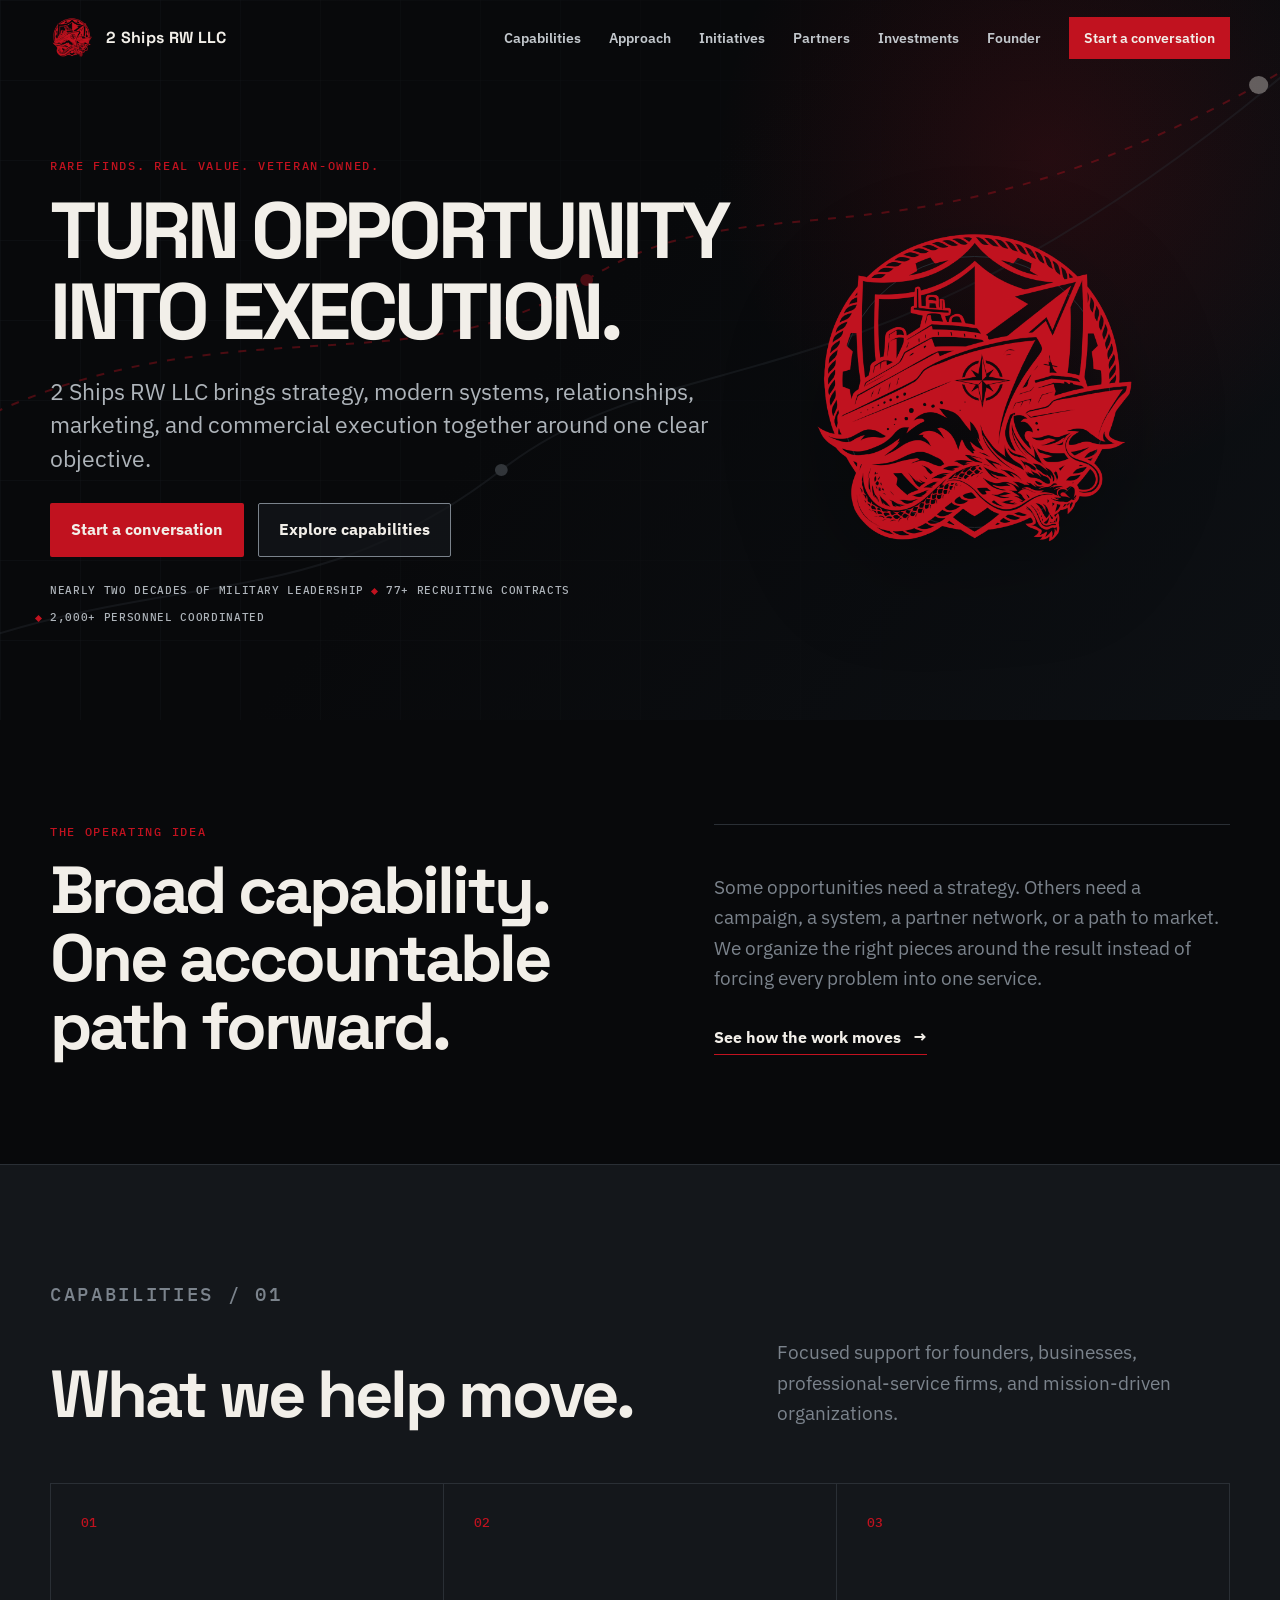
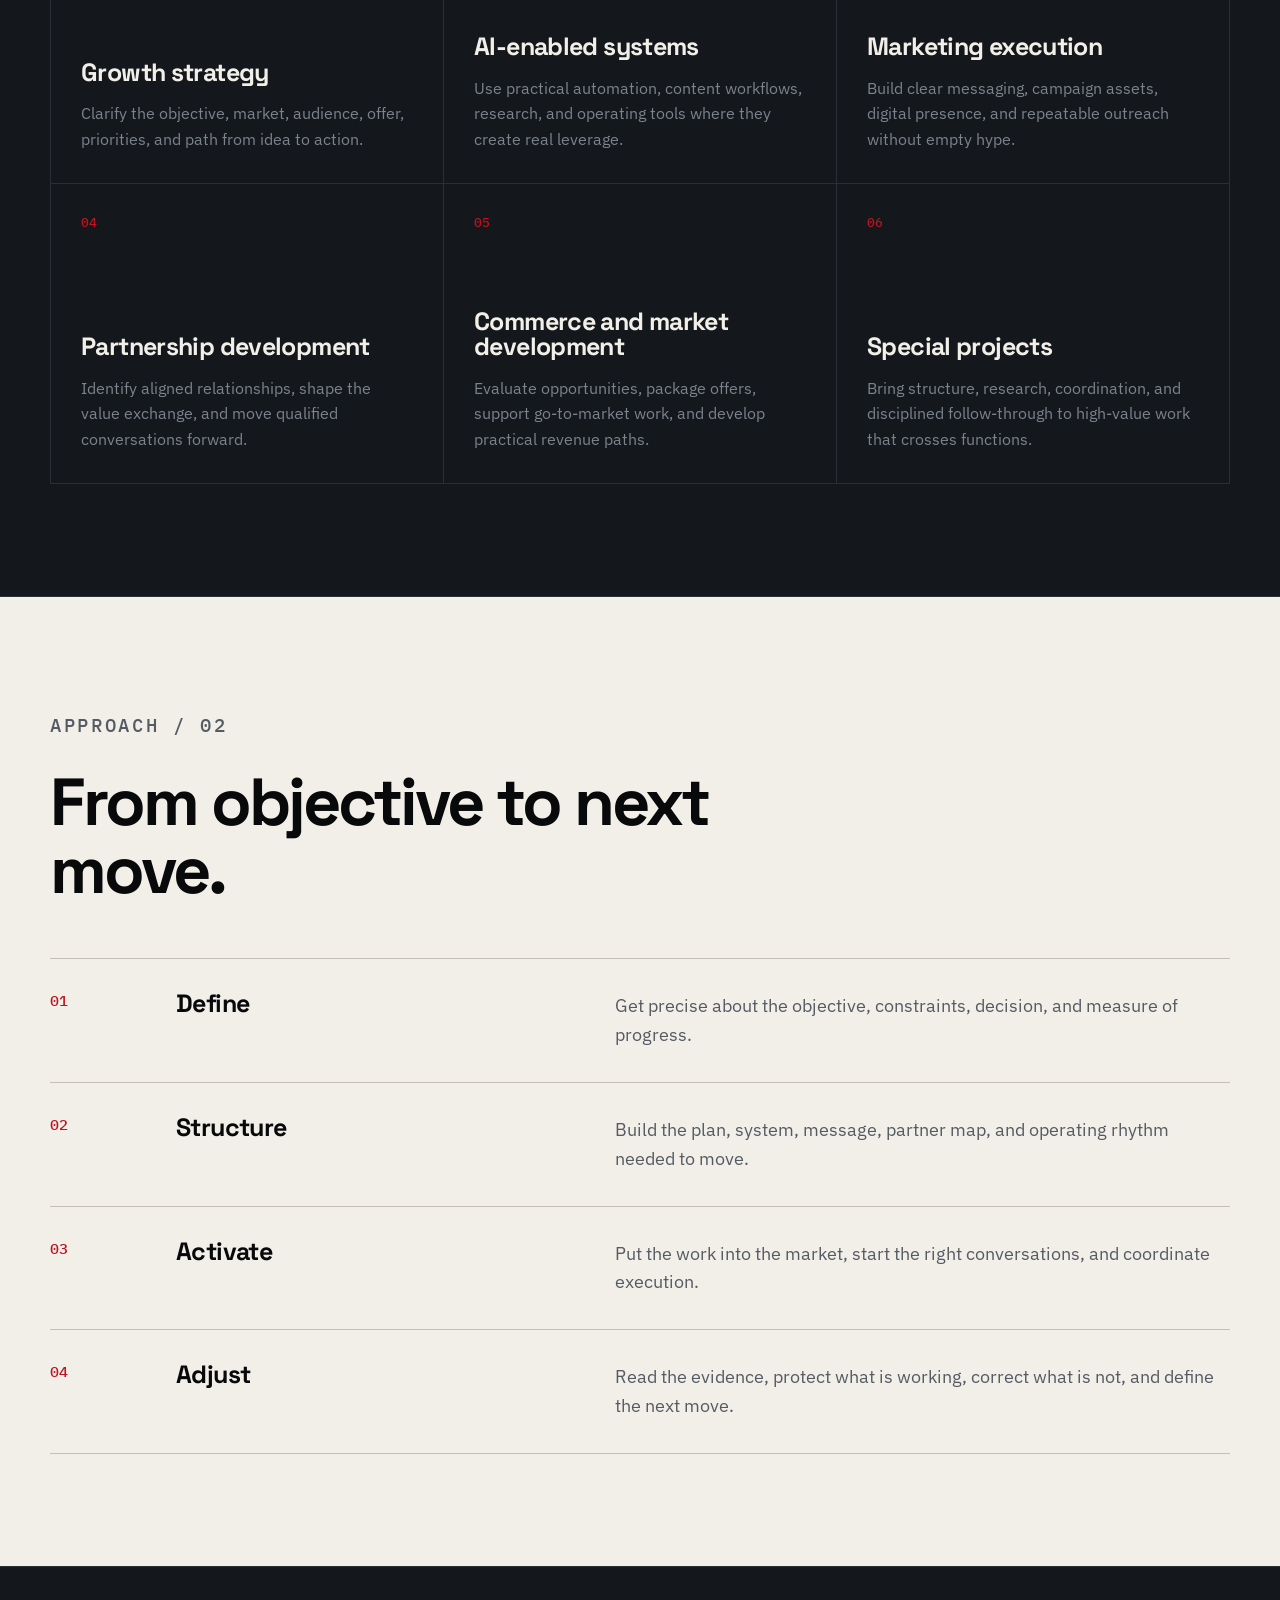
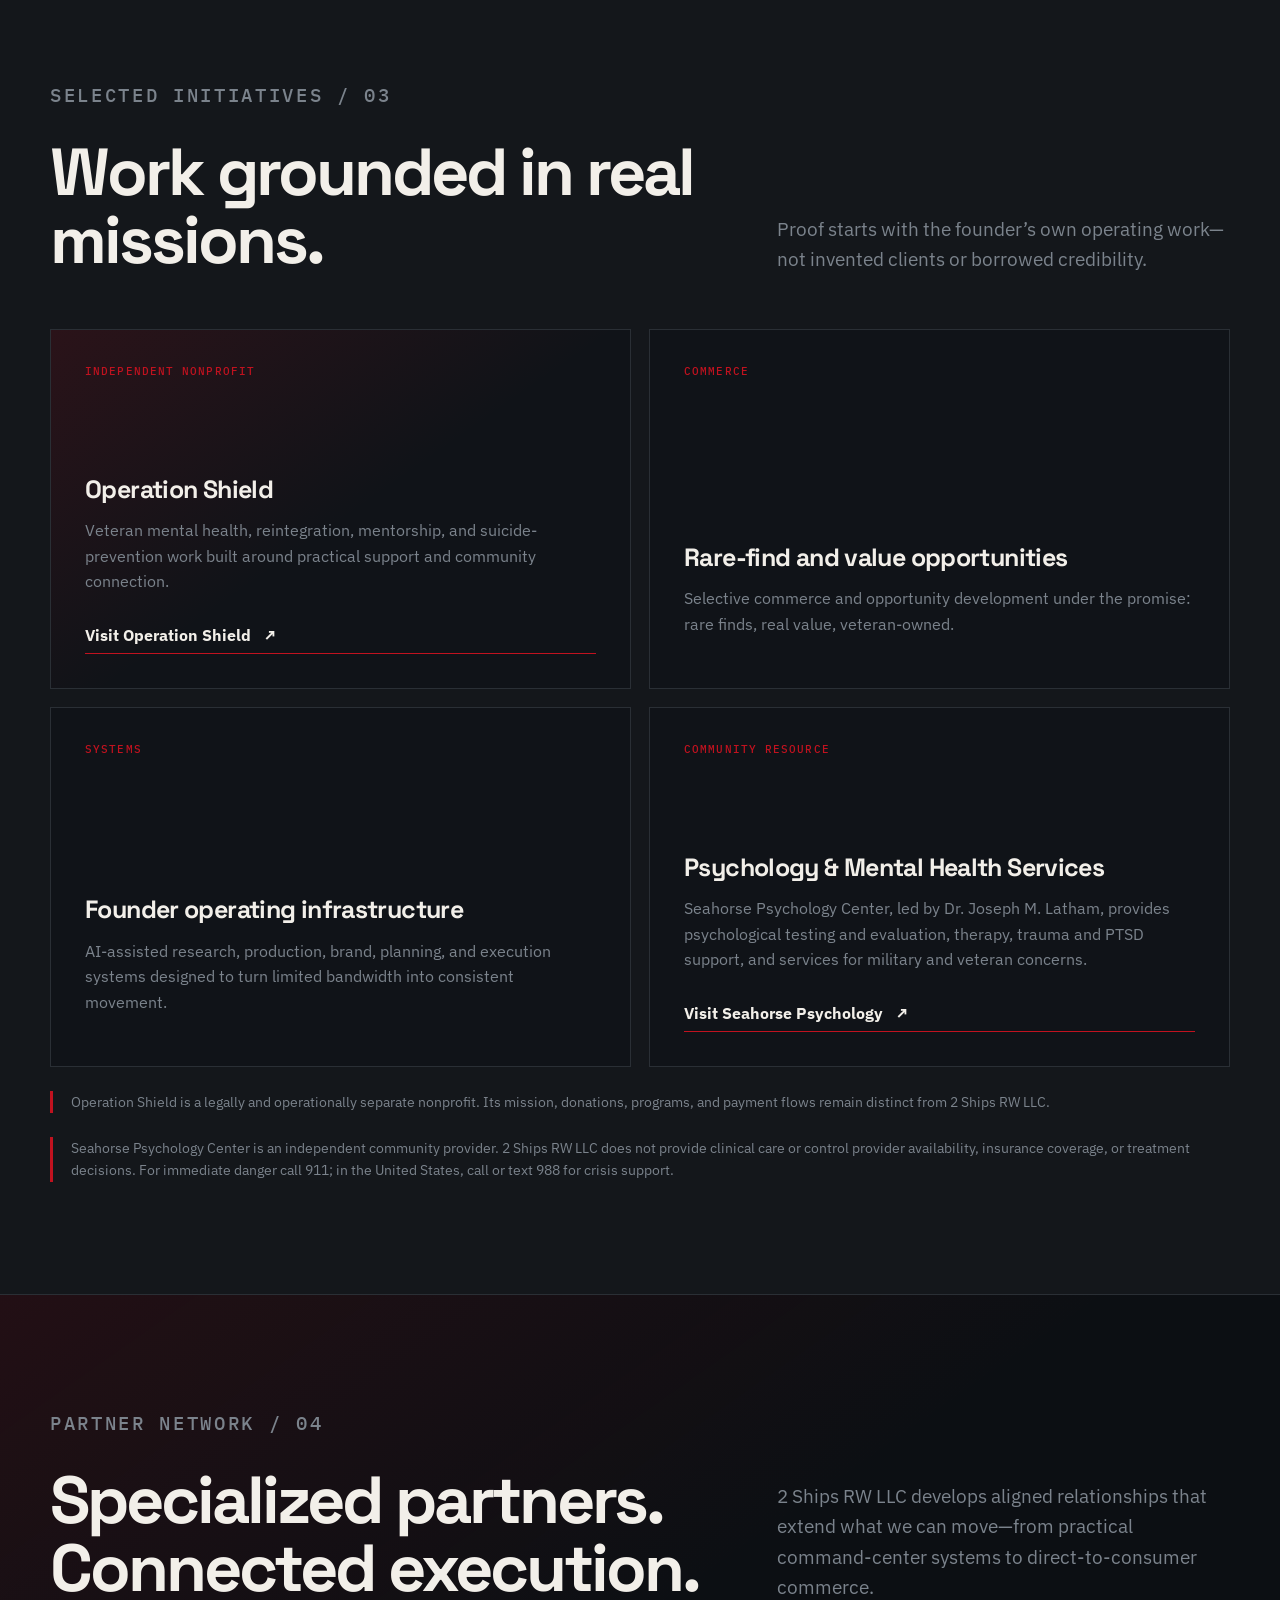
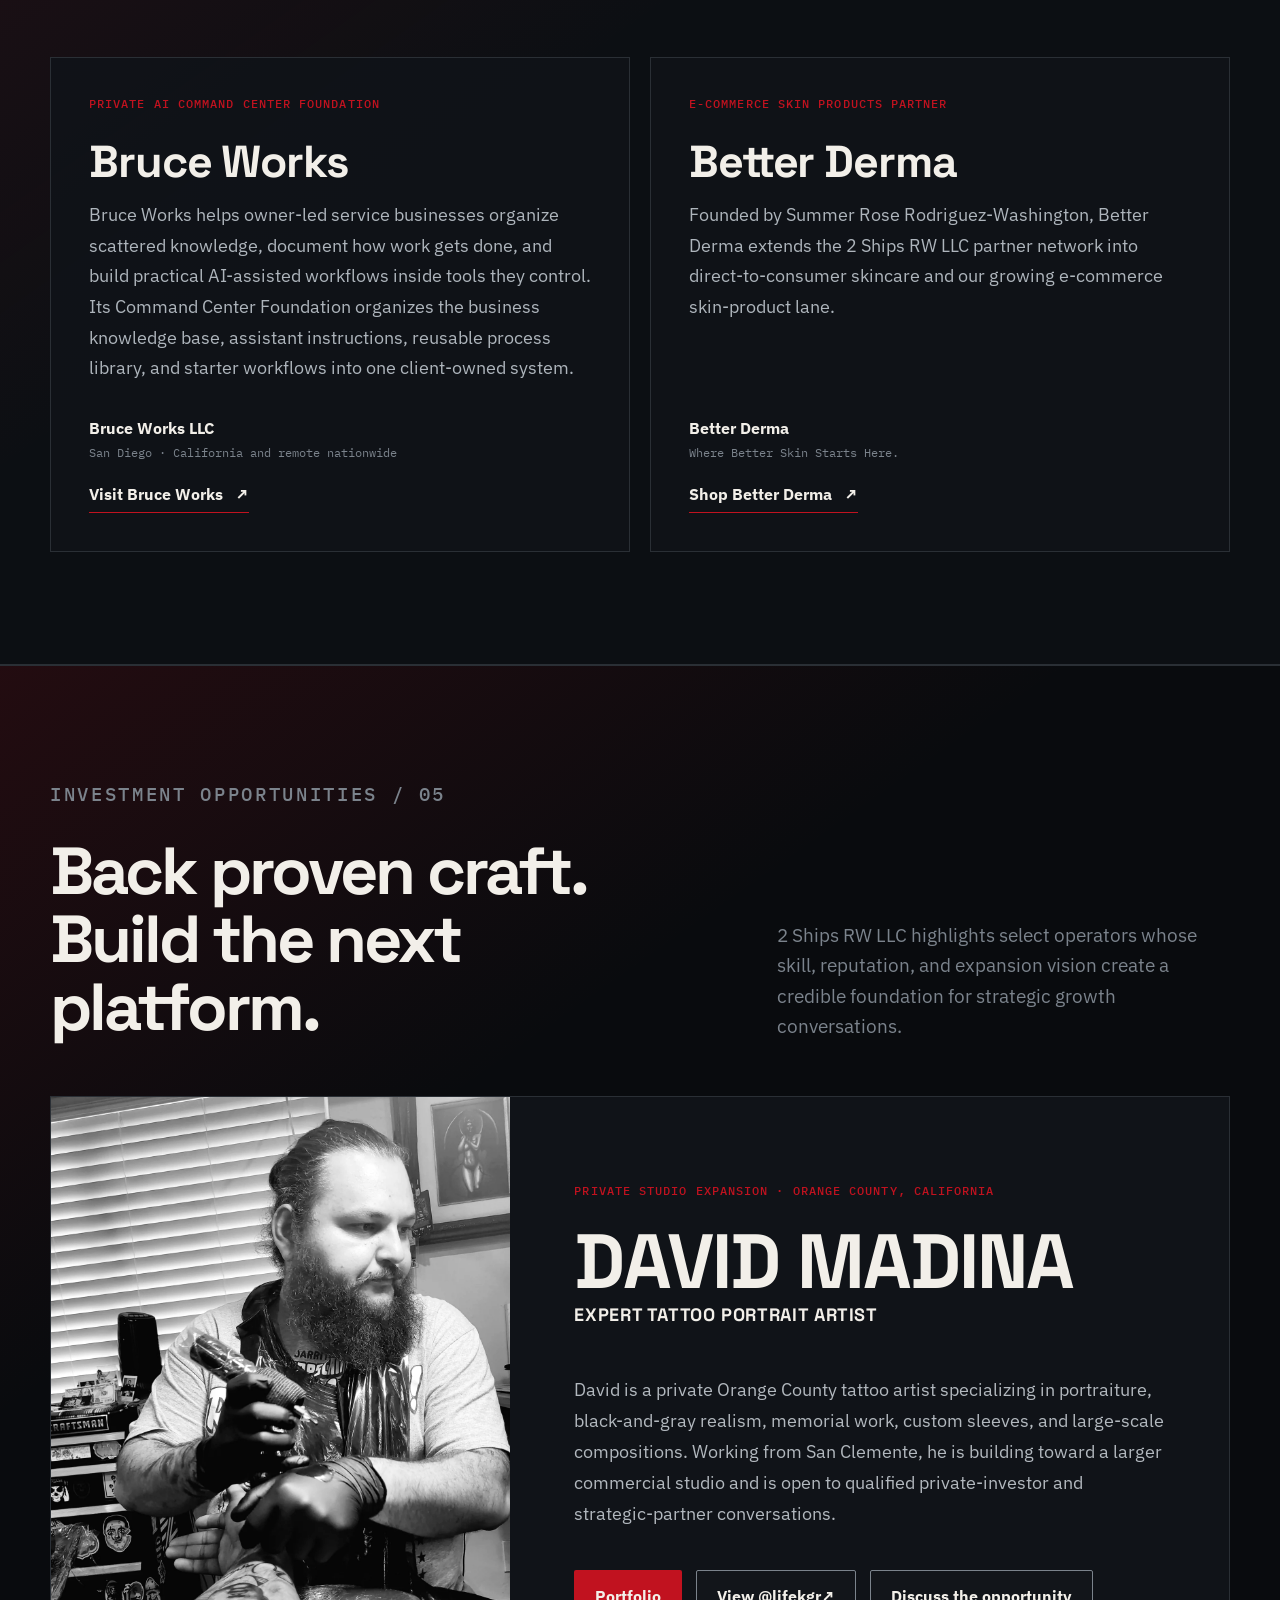
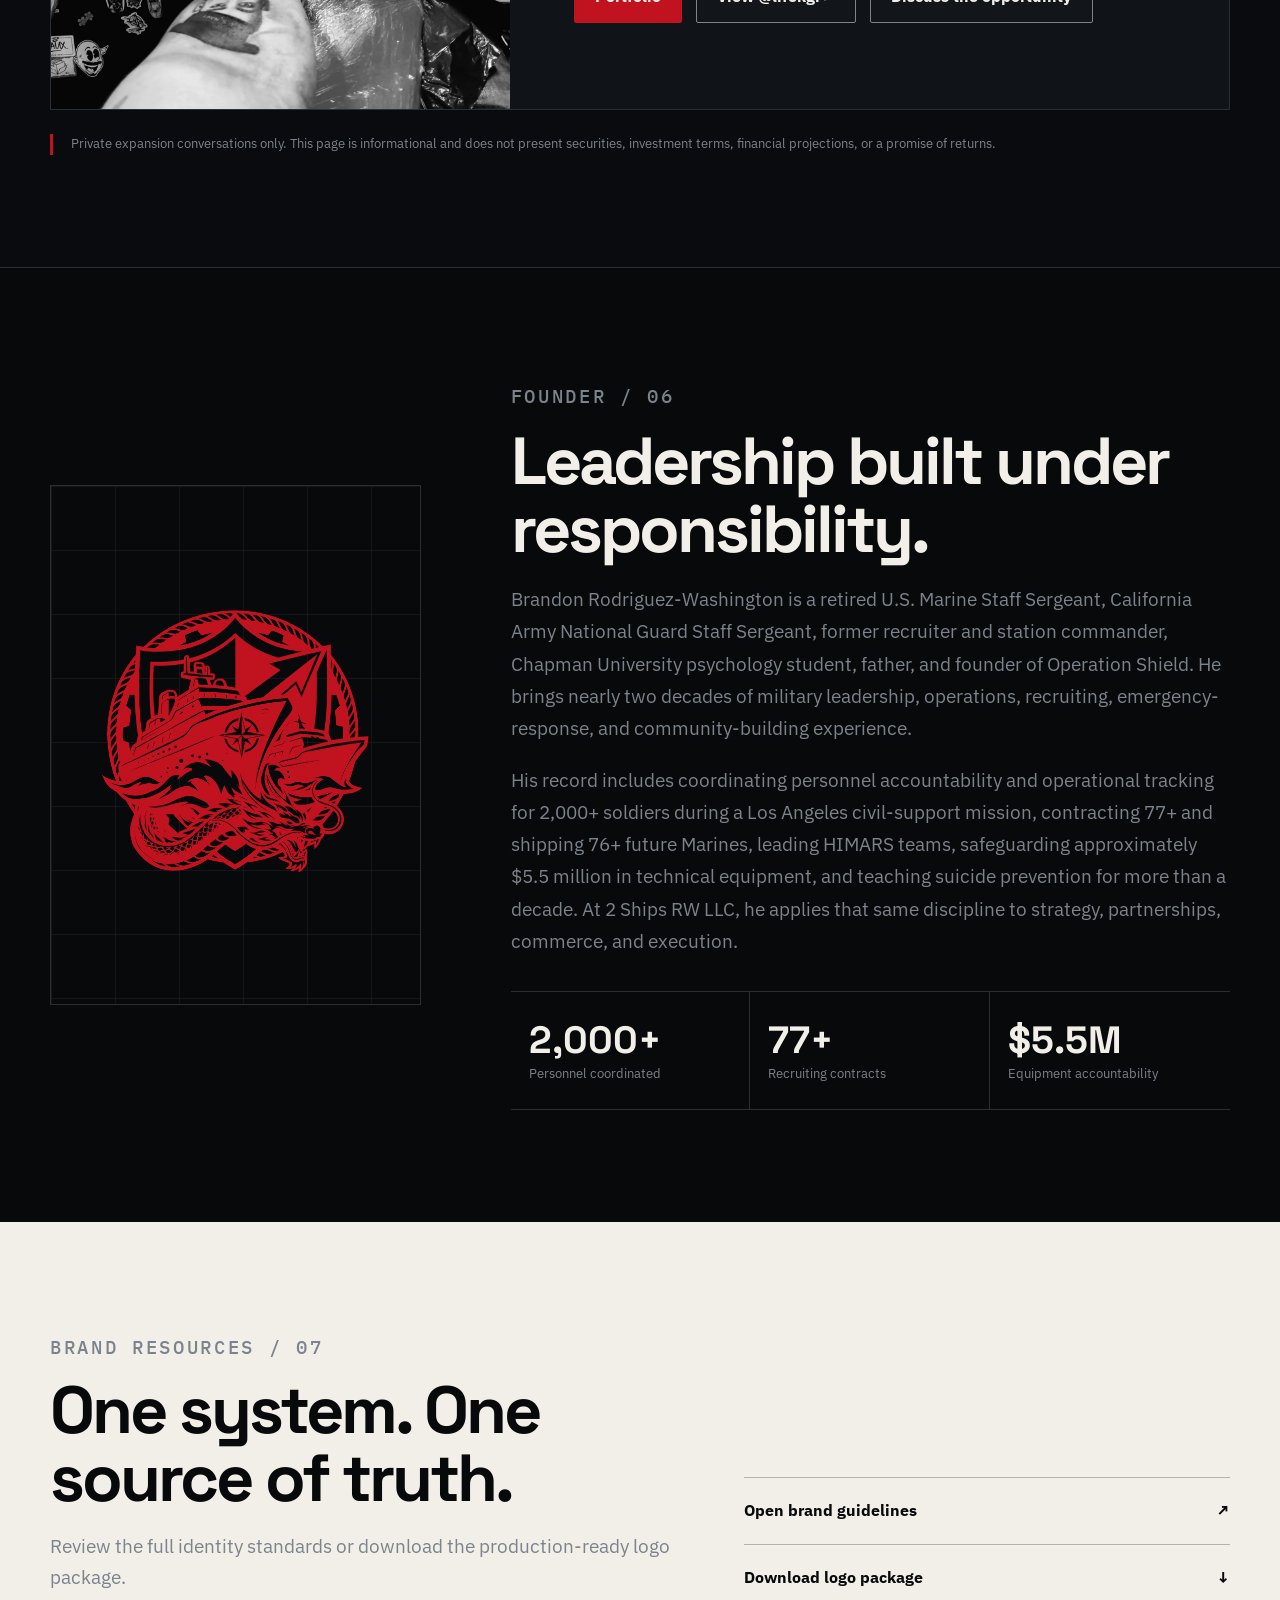
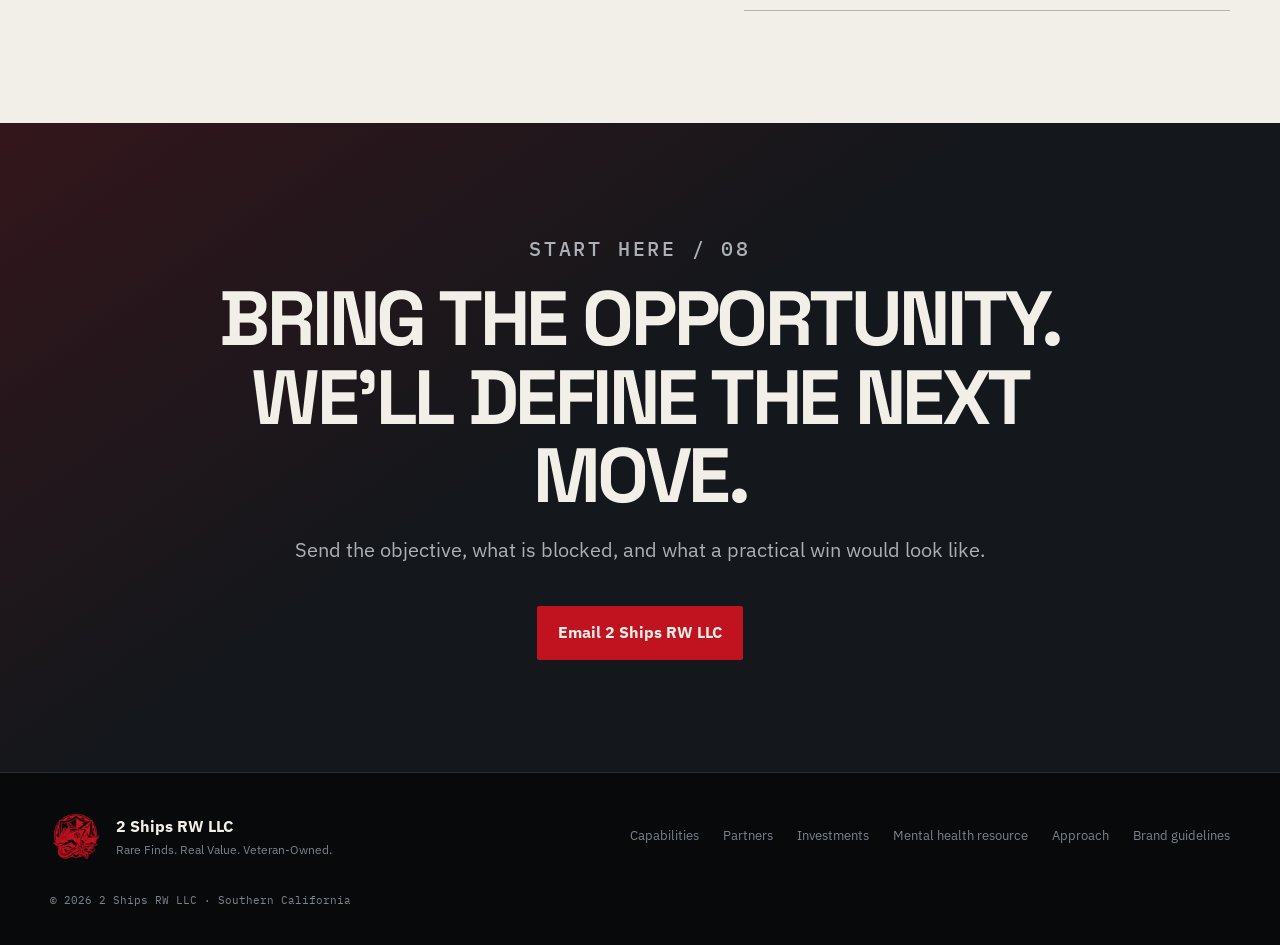
==== commit bcf32b78: "Move David gallery to portfolio page and feature Seahorse resource" ====
--- a/index.html
+++ b/index.html
@@ -14,8 +14,8 @@
   <link rel="preconnect" href="https://fonts.gstatic.com" crossorigin>
   <link href="https://fonts.googleapis.com/css2?family=IBM+Plex+Mono:wght@400;500&family=IBM+Plex+Sans:wght@400;500;600&family=Space+Grotesk:wght@500;600;700&display=swap" rel="stylesheet">
   <link rel="canonical" href="https://2shipxrodwave.github.io/">
-  <link rel="stylesheet" href="styles.css?v=20260729-2">
-  <script src="script.js?v=20260729-2" defer></script>
+  <link rel="stylesheet" href="styles.css?v=20260729-4">
+  <script src="script.js?v=20260729-4" defer></script>
 </head>
 <body>
   <a class="skip-link" href="#main">Skip to main content</a>
@@ -36,7 +36,6 @@
         <a href="#partners">Partners</a>
         <a href="#investment-opportunities">Investments</a>
         <a href="#founder">Founder</a>
-        <a href="#community-resources">Resources</a>
         <a href="#contact" class="nav-cta">Start a conversation</a>
       </nav>
     </div>
@@ -156,8 +155,14 @@
             <span>SYSTEMS</span><h3>Founder operating infrastructure</h3>
             <p>AI-assisted research, production, brand, planning, and execution systems designed to turn limited bandwidth into consistent movement.</p>
           </article>
+          <article class="initiative-card initiative-resource reveal">
+            <span>Community resource</span><h3>Psychology &amp; Mental Health Services</h3>
+            <p>Seahorse Psychology Center, led by Dr. Joseph M. Latham, provides psychological testing and evaluation, therapy, trauma and PTSD support, and services for military and veteran concerns.</p>
+            <a class="text-link" href="https://seahorsepsych.com/" target="_blank" rel="noopener">Visit Seahorse Psychology <span aria-hidden="true">↗</span></a>
+          </article>
         </div>
         <p class="entity-note reveal">Operation Shield is a legally and operationally separate nonprofit. Its mission, donations, programs, and payment flows remain distinct from 2 Ships RW LLC.</p>
+        <p class="entity-note reveal">Seahorse Psychology Center is an independent community provider. 2 Ships RW LLC does not provide clinical care or control provider availability, insurance coverage, or treatment decisions. For immediate danger call 911; in the United States, call or text 988 for crisis support.</p>
       </div>
     </section>
 
@@ -205,37 +210,13 @@
             <p class="artist-title">Expert Tattoo Portrait Artist</p>
             <p>David is a private Orange County tattoo artist specializing in portraiture, black-and-gray realism, memorial work, custom sleeves, and large-scale compositions. Working from San Clemente, he is building toward a larger commercial studio and is open to qualified private-investor and strategic-partner conversations.</p>
             <div class="artist-actions">
-              <button class="button button-primary portfolio-toggle" type="button" aria-expanded="false" aria-controls="david-madina-portfolio" data-portfolio-toggle><span data-portfolio-label>Portfolio</span><span aria-hidden="true" data-portfolio-icon>+</span></button>
+              <a class="button button-primary" href="david-madina-portfolio/">Portfolio</a>
               <a class="button button-secondary" href="https://www.instagram.com/lifekgr/" target="_blank" rel="noopener">View @lifekgr <span aria-hidden="true">↗</span></a>
               <a class="button button-secondary" href="mailto:blrm13@yahoo.com?subject=Private%20Conversation%20%E2%80%94%20David%20Madina%20Studio%20Expansion">Discuss the opportunity</a>
             </div>
           </div>
         </article>
 
-        <div id="david-madina-portfolio" class="portfolio-panel" hidden>
-          <div class="tattoo-portfolio" aria-label="Selected tattoo portfolio by David Madina">
-            <figure class="portfolio-tile portfolio-tile-feature">
-              <img src="assets/david-madina/david-madina-portrait-raven.webp" alt="Black-and-gray portrait and raven tattoo by David Madina" width="1206" height="1361" loading="lazy">
-              <figcaption>Portrait composition · Black and gray</figcaption>
-            </figure>
-            <figure class="portfolio-tile">
-              <img src="assets/david-madina/david-madina-full-back.webp" alt="Large-scale custom full-back tattoo by David Madina" width="1206" height="1301" loading="lazy">
-              <figcaption>Large-scale custom work · Full back</figcaption>
-            </figure>
-            <figure class="portfolio-tile">
-              <img src="assets/david-madina/david-madina-religious-leg-sleeve.webp" alt="Detailed black-and-gray religious leg sleeve tattoo by David Madina" width="1206" height="1525" loading="lazy">
-              <figcaption>Narrative realism · Full leg</figcaption>
-            </figure>
-            <figure class="portfolio-tile">
-              <img src="assets/david-madina/david-madina-plague-doctor.webp" alt="Traditional plague doctor tattoo with red flowers by David Madina" width="1206" height="1460" loading="lazy">
-              <figcaption>Traditional imagery · Color accents</figcaption>
-            </figure>
-            <figure class="portfolio-tile">
-              <img src="assets/david-madina/david-madina-character-piece.webp" alt="Custom character tattoo by David Madina" width="1206" height="1014" loading="lazy">
-              <figcaption>Custom character work</figcaption>
-            </figure>
-          </div>
-        </div>
         <p class="investment-note reveal">Private expansion conversations only. This page is informational and does not present securities, investment terms, financial projections, or a promise of returns.</p>
       </div>
     </section>
@@ -257,32 +238,10 @@
       </div>
     </section>
 
-    <section id="community-resources" class="section community-resources">
-      <div class="section-shell">
-        <div class="section-heading reveal">
-          <p class="section-label">Community resources / 07</p>
-          <h2>Mental-health care, assessment, and support.</h2>
-          <p>Independent care resources are listed to help community members connect with qualified providers. 2 Ships RW LLC does not provide clinical services or control provider availability, eligibility, insurance coverage, or treatment decisions.</p>
-        </div>
-        <article class="community-resource-card reveal">
-          <div>
-            <span class="resource-type">Independent mental-health resource</span>
-            <h3>Seahorse Psychology Center</h3>
-            <p>Led by Dr. Joseph M. Latham, Seahorse Psychology Center provides psychological testing and evaluation along with therapy for anxiety, depression, trauma and PTSD, military and veteran concerns, and other mental-health needs. The practice reports telehealth appointments, insurance acceptance, and services in California and Colorado; confirm current availability and coverage directly with the provider.</p>
-          </div>
-          <div class="community-resource-action">
-            <span>Mission Viejo, California</span>
-            <a class="button button-primary" href="https://seahorsepsych.com/" target="_blank" rel="noopener">Visit Seahorse Psychology <span aria-hidden="true">↗</span></a>
-          </div>
-        </article>
-        <p class="crisis-note reveal"><strong>Urgent help:</strong> If you or someone else is in immediate danger, call 911. In the United States, call or text 988 to reach the Suicide &amp; Crisis Lifeline.</p>
-      </div>
-    </section>
-
     <section class="section resources">
       <div class="section-shell resources-grid">
         <div class="reveal">
-          <p class="section-label">Brand resources / 08</p>
+          <p class="section-label">Brand resources / 07</p>
           <h2>One system. One source of truth.</h2>
           <p>Review the full identity standards or download the production-ready logo package.</p>
         </div>
@@ -295,7 +254,7 @@
 
     <section id="contact" class="section contact">
       <div class="section-shell contact-shell reveal">
-        <p class="section-label">Start here / 09</p>
+        <p class="section-label">Start here / 08</p>
         <h2>Bring the opportunity.<br>We’ll define the next move.</h2>
         <p>Send the objective, what is blocked, and what a practical win would look like.</p>
         <a class="button button-primary" href="mailto:blrm13@yahoo.com?subject=2%20Ships%20RW%20LLC%20Opportunity&body=Objective%3A%0A%0AWhat%20is%20blocked%3A%0A%0AWhat%20a%20practical%20win%20looks%20like%3A">Email 2 Ships RW LLC</a>
@@ -306,7 +265,7 @@
   <footer class="site-footer">
     <div class="footer-shell">
       <div class="footer-brand"><img src="assets/logo-detailed-red.png" alt="Red 2 Ships RW LLC emblem"><div><strong>2 Ships RW LLC</strong><span>Rare Finds. Real Value. Veteran-Owned.</span></div></div>
-      <div class="footer-links"><a href="#capabilities">Capabilities</a><a href="#partners">Partners</a><a href="#investment-opportunities">Investments</a><a href="#community-resources">Community resources</a><a href="#approach">Approach</a><a href="2-ships-rw-brand-guidelines/">Brand guidelines</a></div>
+      <div class="footer-links"><a href="#capabilities">Capabilities</a><a href="#partners">Partners</a><a href="#investment-opportunities">Investments</a><a href="https://seahorsepsych.com/" target="_blank" rel="noopener">Mental health resource</a><a href="#approach">Approach</a><a href="2-ships-rw-brand-guidelines/">Brand guidelines</a></div>
       <p>© <span data-year></span> 2 Ships RW LLC · Southern California</p>
     </div>
   </footer>
--- a/styles.css
+++ b/styles.css
@@ -122,7 +122,7 @@
 .process-step > div { display: grid; grid-template-columns: .65fr 1fr; gap: 40px; align-items: baseline; }
 .process-step p { margin: 0; color: #545b63; font-size: 18px; }
 
-.initiative-grid { display: grid; grid-template-columns: 1.2fr .8fr .8fr; gap: 18px; }
+.initiative-grid { display: grid; grid-template-columns: repeat(2, 1fr); gap: 18px; }
 .initiative-feature, .initiative-card { min-height: 360px; padding: 34px; border: 1px solid var(--gunmetal); background: #101318; display: flex; flex-direction: column; }
 .initiative-feature { background: linear-gradient(145deg, rgba(193,18,31,.15), transparent 52%), #101318; }
 .initiative-tag, .initiative-card > span { width: fit-content; color: var(--red); font: 500 11px var(--font-mono); letter-spacing: .1em; text-transform: uppercase; }
@@ -141,11 +141,6 @@
 .artist-copy > p { color: #b2b8be; font-size: 18px; line-height: 1.72; }
 .artist-actions { margin-top: 22px; display: flex; gap: 14px; flex-wrap: wrap; }
 .artist-actions .button { min-height: 50px; }
-.portfolio-toggle { gap: 22px; cursor: pointer; font: inherit; }
-.portfolio-toggle [data-portfolio-icon] { font-size: 22px; line-height: 1; transition: transform .2s ease; }
-.portfolio-toggle[aria-expanded="true"] [data-portfolio-icon] { transform: rotate(45deg); }
-.portfolio-panel { scroll-margin-top: 96px; margin-top: 18px; }
-.portfolio-panel[hidden] { display: none; }
 .tattoo-portfolio { scroll-margin-top: 96px; display: grid; grid-template-columns: 1.08fr 1fr 1fr; grid-template-rows: repeat(2, 430px); gap: 18px; }
 .portfolio-tile { min-width: 0; margin: 0; position: relative; overflow: hidden; border: 1px solid var(--gunmetal); background: #08090b; display: grid; grid-template-rows: minmax(0, 1fr) auto; }
 .portfolio-tile-feature { grid-row: span 2; }
@@ -177,17 +172,6 @@
 .founder-facts strong { display: block; font: 700 38px var(--font-head); color: var(--white); }
 .founder-facts span { display: block; color: var(--steel); font-size: 13px; }
 
-.community-resources { background: linear-gradient(145deg, rgba(193,18,31,.1), transparent 40%), #0c0f13; border-top: 1px solid var(--gunmetal); }
-.community-resource-card { display: grid; grid-template-columns: 1.45fr .55fr; gap: 48px; padding: clamp(34px, 5vw, 64px); border: 1px solid var(--gunmetal); background: #101318; align-items: end; }
-.resource-type { color: var(--red); font: 500 12px var(--font-mono); letter-spacing: .09em; text-transform: uppercase; }
-.community-resource-card h3 { margin: 24px 0 16px; font-size: clamp(38px, 5vw, 68px); }
-.community-resource-card p { margin: 0; color: #b2b8be; font-size: 18px; line-height: 1.72; }
-.community-resource-action { padding-left: 34px; border-left: 1px solid var(--gunmetal); display: grid; gap: 22px; align-content: end; }
-.community-resource-action > span { color: var(--steel); font: 400 12px var(--font-mono); text-transform: uppercase; letter-spacing: .06em; }
-.community-resource-action .button { width: 100%; }
-.crisis-note { margin: 22px 0 0; padding: 18px 20px; border: 1px solid #42363a; background: rgba(193,18,31,.07); color: #b7bdc3; font-size: 14px; line-height: 1.65; }
-.crisis-note strong { color: var(--white); }
-
 .resources { background: var(--white); color: var(--black); }
 .resources-grid { display: grid; grid-template-columns: 1fr .78fr; gap: 70px; align-items: end; }
 .resource-links { display: grid; border-top: 1px solid #b8b2a8; }
@@ -210,6 +194,17 @@
 .footer-links a:hover { color: var(--white); }
 .site-footer p { grid-column: 1 / -1; margin: 0; color: var(--steel); font: 400 11px var(--font-mono); }
 
+.portfolio-page-main { padding: 150px 0 110px; }
+.portfolio-page-hero { width: var(--shell); margin: 0 auto 54px; padding-bottom: 44px; border-bottom: 1px solid var(--gunmetal); }
+.portfolio-page-hero h1 { max-width: 950px; margin: 18px 0; font-size: clamp(54px, 8vw, 108px); }
+.portfolio-page-hero p { max-width: 760px; color: #aeb4ba; font-size: 20px; line-height: 1.65; }
+.portfolio-page-actions { margin-top: 28px; display: flex; flex-wrap: wrap; gap: 14px; }
+.portfolio-page-gallery { width: var(--shell); margin: 0 auto; }
+.portfolio-page .tattoo-portfolio { grid-template-columns: repeat(2, minmax(0, 1fr)); grid-template-rows: none; align-items: start; }
+.portfolio-page .portfolio-tile, .portfolio-page .portfolio-tile-feature { min-height: 0; grid-row: auto; }
+.portfolio-page .portfolio-tile img { width: 100%; height: auto; padding: 0; object-fit: initial; }
+.portfolio-credit { margin: 28px 0 0; color: var(--steel); font-size: 14px; line-height: 1.7; }
+
 .reveal { opacity: 0; transform: translateY(20px); transition: opacity .65s ease, transform .65s ease; }
 .reveal.visible { opacity: 1; transform: none; }
 
@@ -226,15 +221,13 @@
   .site-nav.open { display: flex; }
   .site-nav a { padding: 10px; }
   .hero { min-height: auto; }
-  .hero-shell, .positioning, .artist-opportunity, .founder-grid, .community-resource-card, .resources-grid { grid-template-columns: 1fr; }
-  .community-resource-action { padding: 28px 0 0; border-left: 0; border-top: 1px solid var(--gunmetal); }
+  .hero-shell, .positioning, .artist-opportunity, .founder-grid, .resources-grid { grid-template-columns: 1fr; }
   .artist-lead { min-height: 580px; max-height: 720px; }
   .tattoo-portfolio { grid-template-columns: 1fr 1fr; grid-template-rows: 620px repeat(2, 430px); }
   .portfolio-tile-feature { grid-column: 1 / -1; grid-row: auto; }
   .hero-mark { max-width: 530px; margin: 0 auto; }
   .capability-grid { grid-template-columns: repeat(2, 1fr); }
   .initiative-grid { grid-template-columns: 1fr 1fr; }
-  .initiative-feature { grid-column: 1 / -1; }
   .section-heading { grid-template-columns: 1fr; gap: 20px; }
   .section-heading .section-label { margin-bottom: 0; }
 }
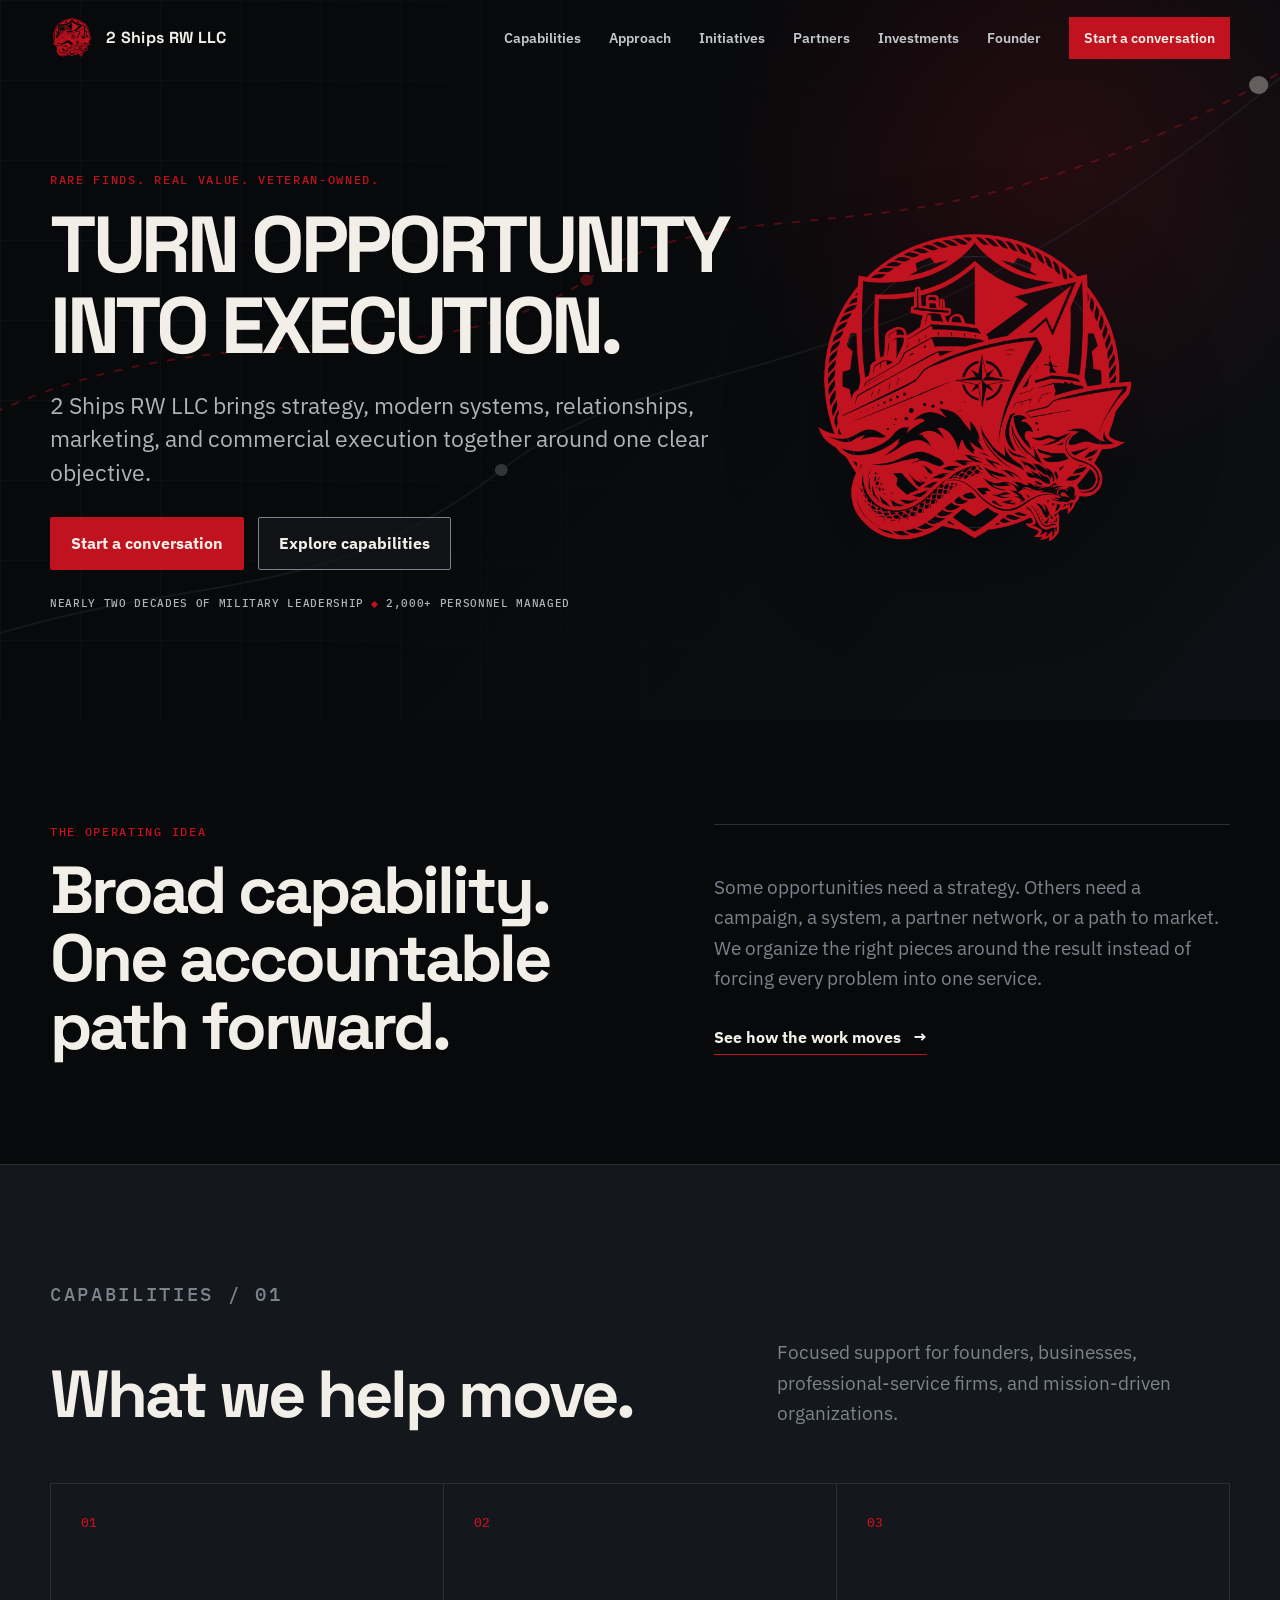
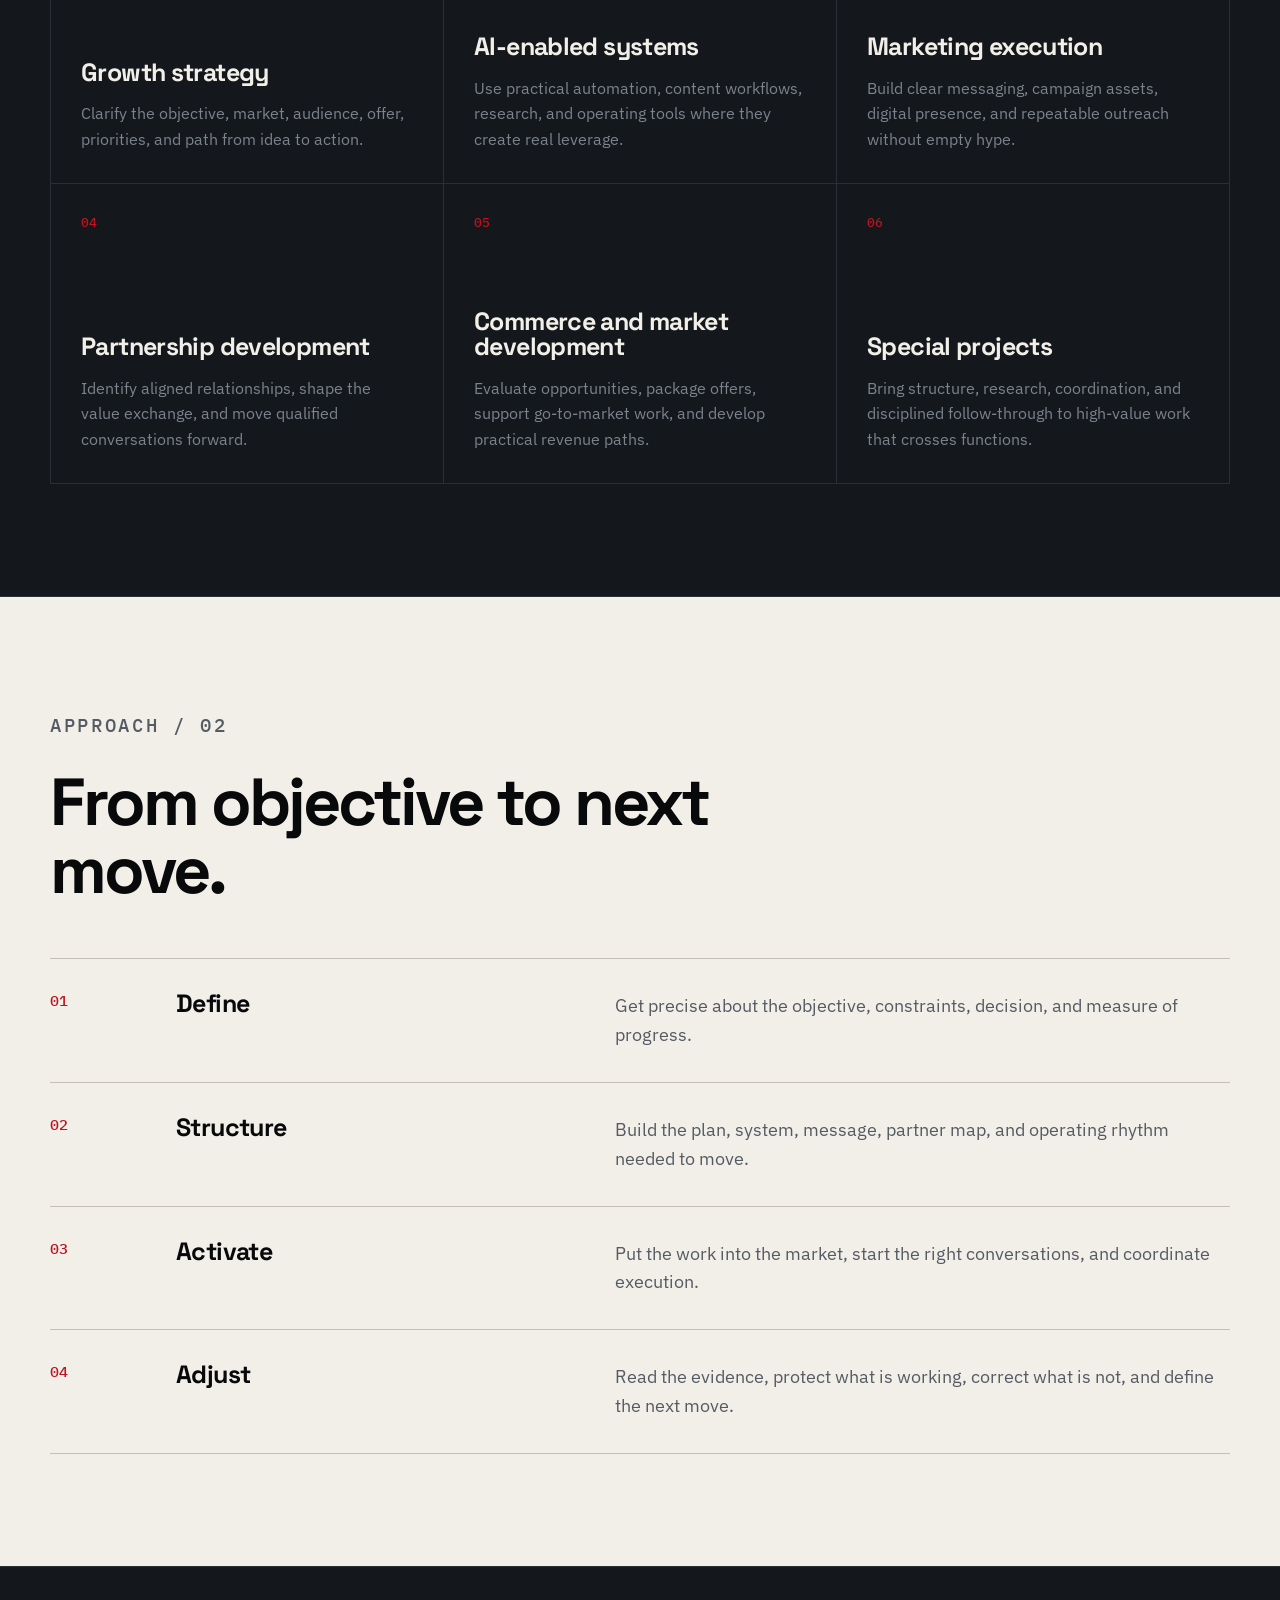
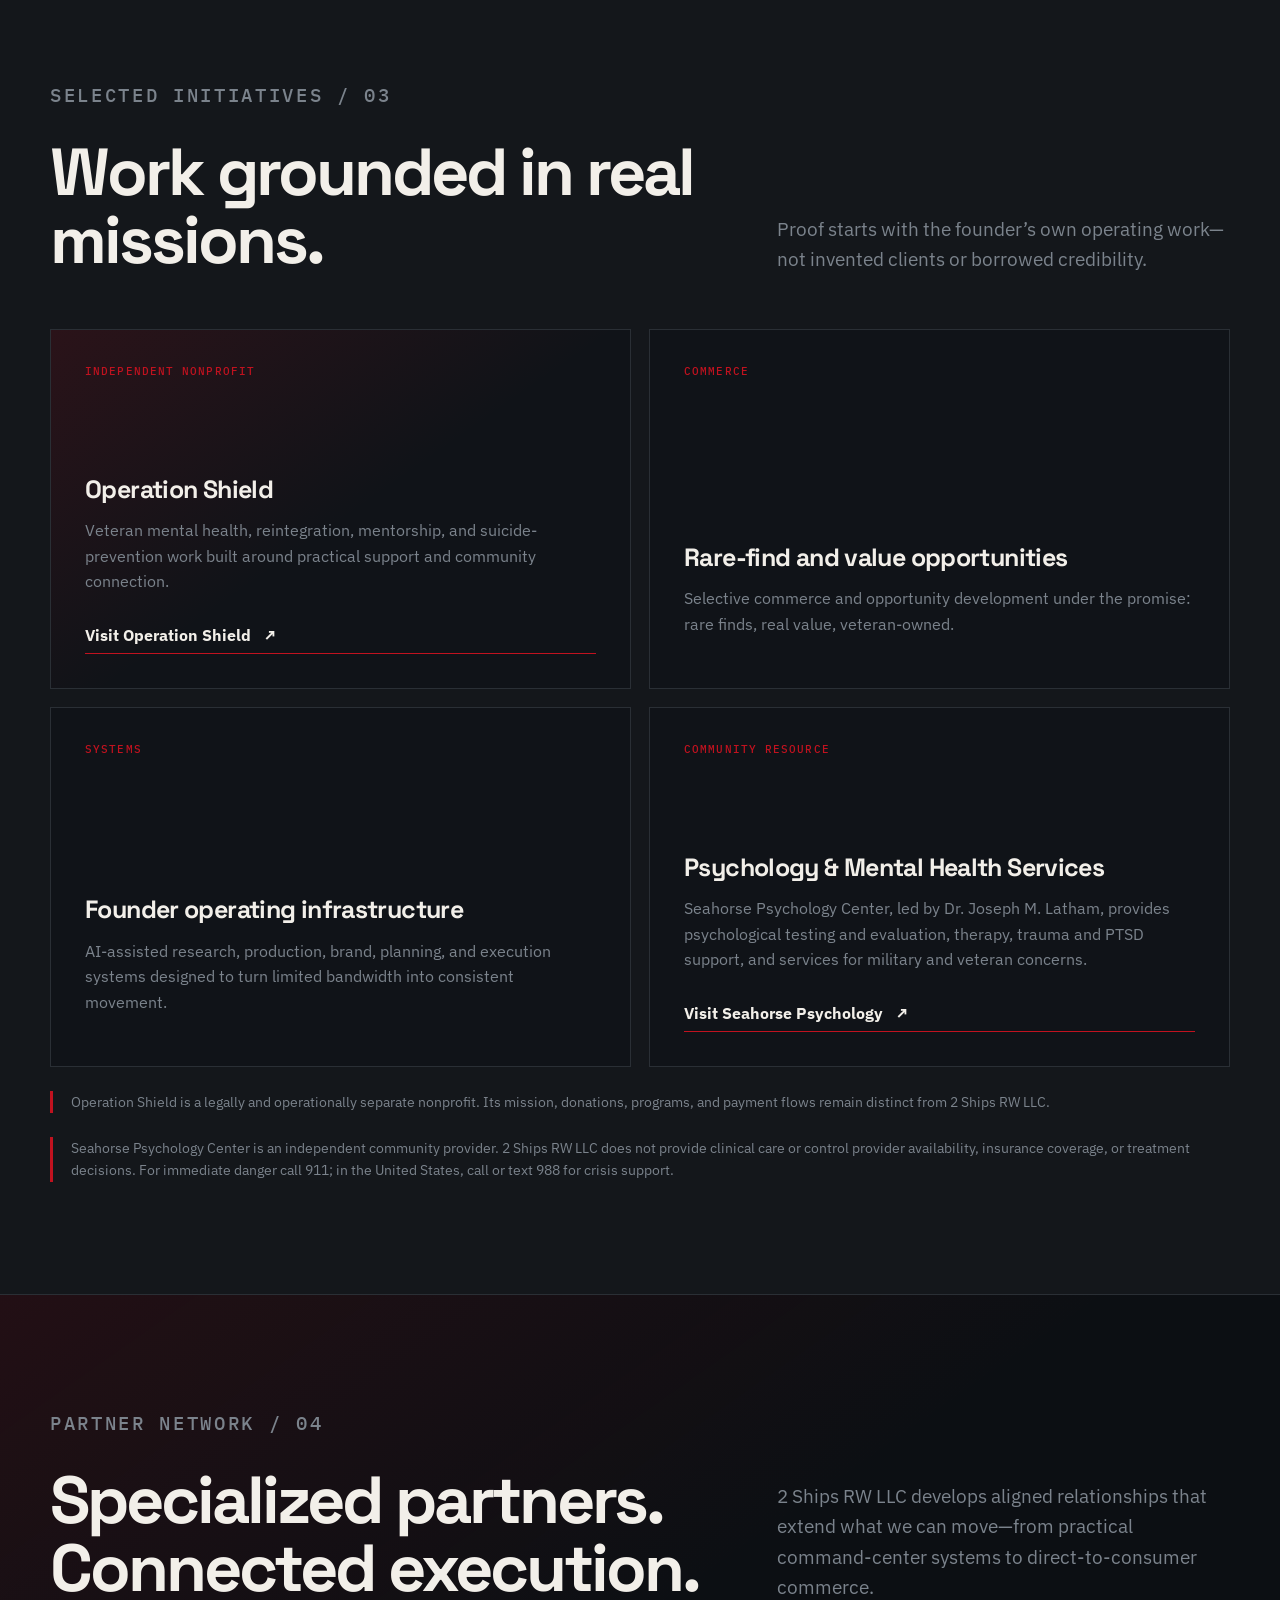
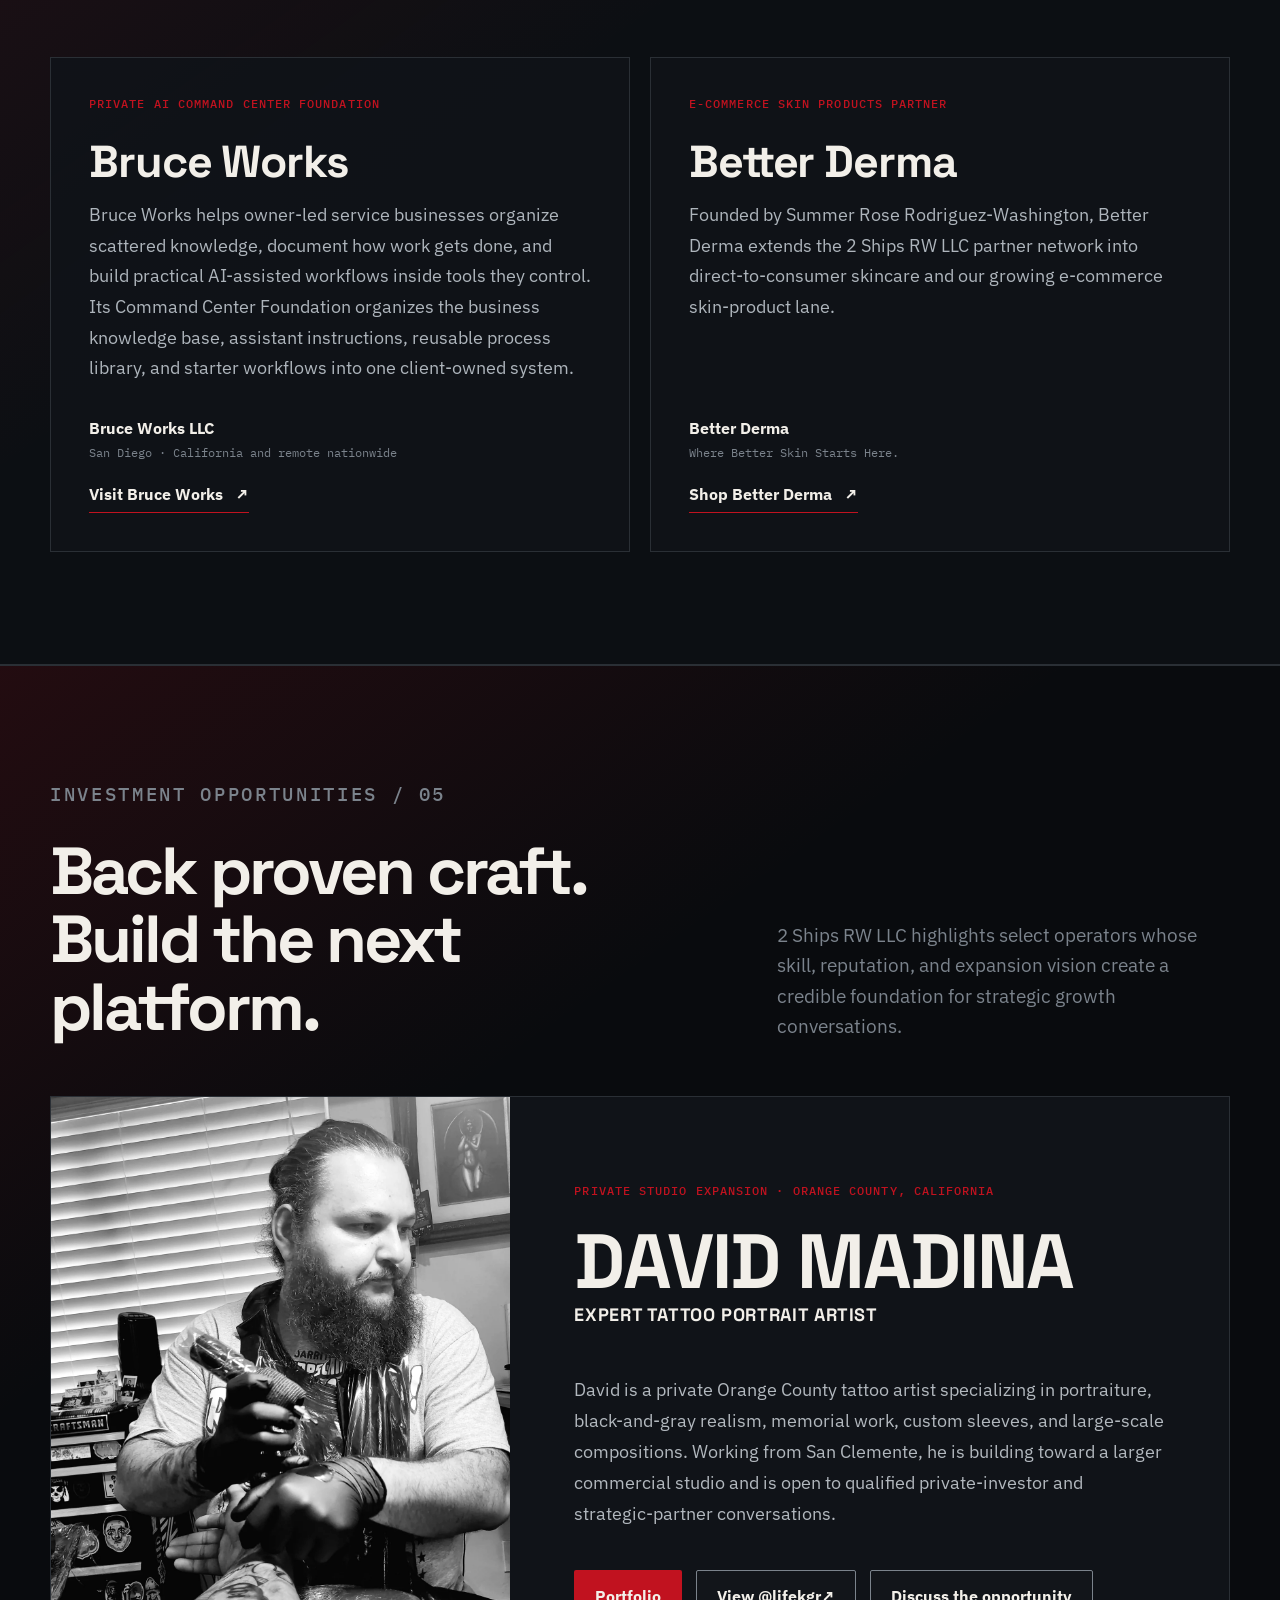
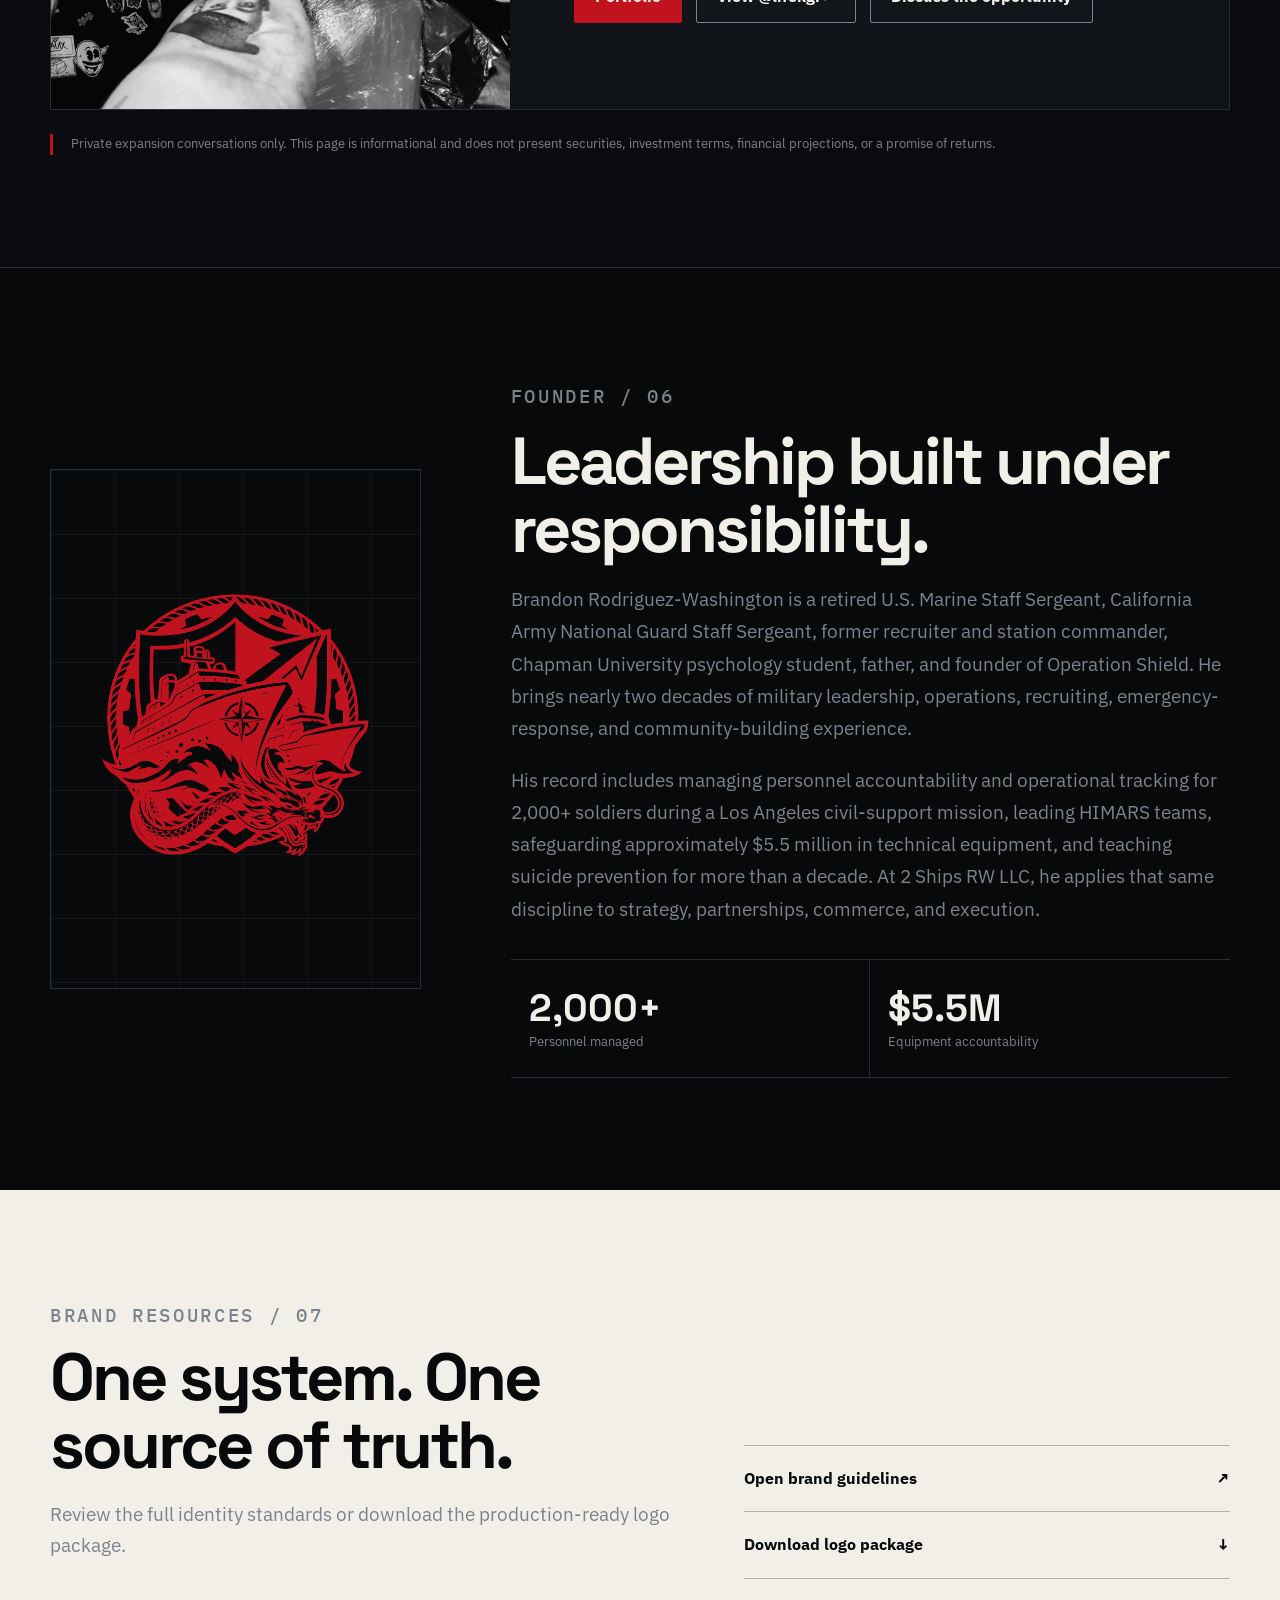
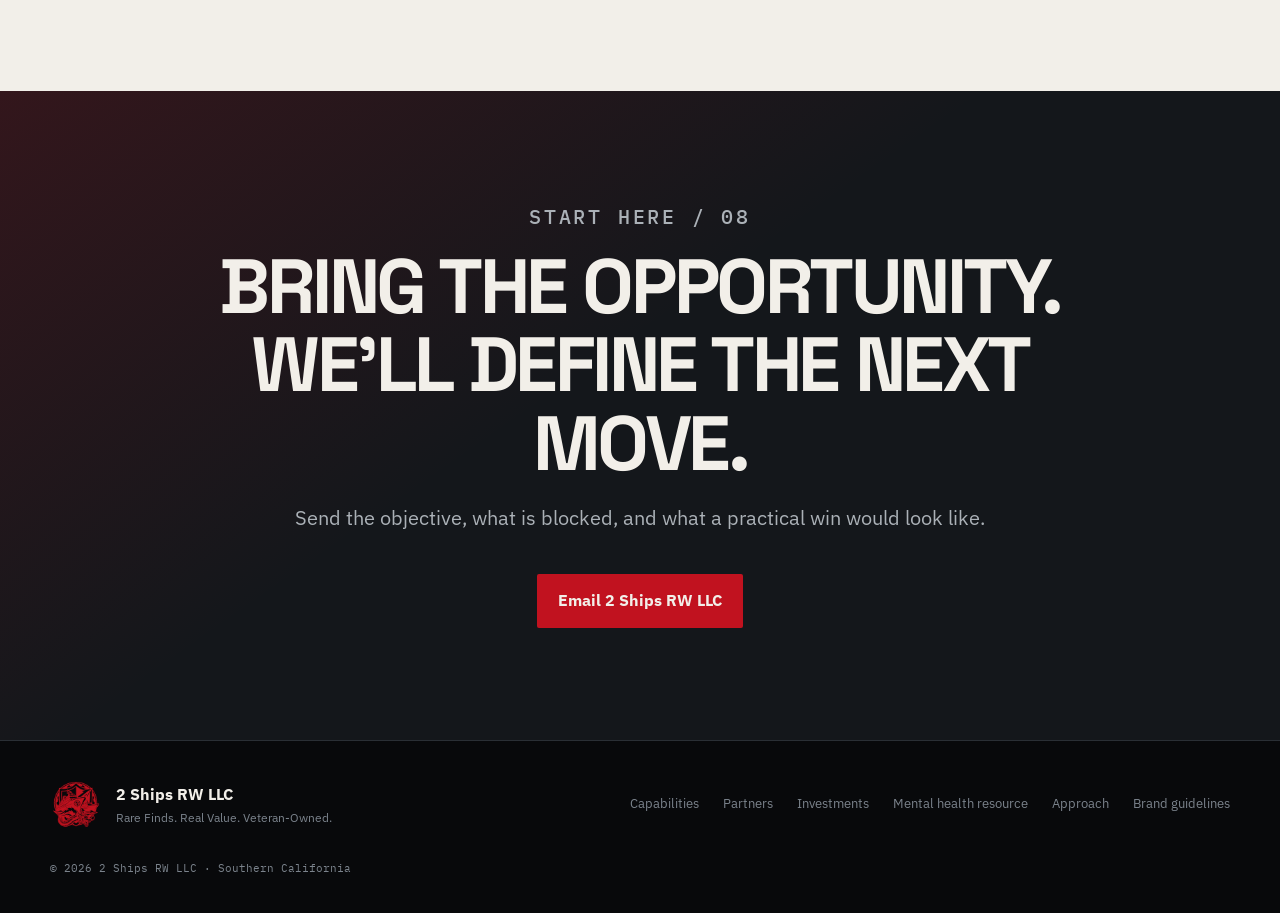
==== commit 7ff158d0: "Remove recruiting metrics and use personnel managed" ====
--- a/index.html
+++ b/index.html
@@ -14,8 +14,8 @@
   <link rel="preconnect" href="https://fonts.gstatic.com" crossorigin>
   <link href="https://fonts.googleapis.com/css2?family=IBM+Plex+Mono:wght@400;500&family=IBM+Plex+Sans:wght@400;500;600&family=Space+Grotesk:wght@500;600;700&display=swap" rel="stylesheet">
   <link rel="canonical" href="https://2shipxrodwave.github.io/">
-  <link rel="stylesheet" href="styles.css?v=20260729-4">
-  <script src="script.js?v=20260729-4" defer></script>
+  <link rel="stylesheet" href="styles.css?v=20260729-5">
+  <script src="script.js?v=20260729-5" defer></script>
 </head>
 <body>
   <a class="skip-link" href="#main">Skip to main content</a>
@@ -62,7 +62,7 @@
             <a class="button button-secondary" href="#capabilities">Explore capabilities</a>
           </div>
           <div class="hero-proof" aria-label="Founder operating proof">
-            <span>Nearly two decades of military leadership</span><span>77+ recruiting contracts</span><span>2,000+ personnel coordinated</span>
+            <span>Nearly two decades of military leadership</span><span>2,000+ personnel managed</span>
           </div>
         </div>
         <div class="hero-mark reveal" aria-label="2 Ships RW LLC emblem">
@@ -228,10 +228,9 @@
           <p class="section-label">Founder / 06</p>
           <h2>Leadership built under responsibility.</h2>
           <p>Brandon Rodriguez-Washington is a retired U.S. Marine Staff Sergeant, California Army National Guard Staff Sergeant, former recruiter and station commander, Chapman University psychology student, father, and founder of Operation Shield. He brings nearly two decades of military leadership, operations, recruiting, emergency-response, and community-building experience.</p>
-          <p>His record includes coordinating personnel accountability and operational tracking for 2,000+ soldiers during a Los Angeles civil-support mission, contracting 77+ and shipping 76+ future Marines, leading HIMARS teams, safeguarding approximately $5.5 million in technical equipment, and teaching suicide prevention for more than a decade. At 2 Ships RW LLC, he applies that same discipline to strategy, partnerships, commerce, and execution.</p>
+          <p>His record includes managing personnel accountability and operational tracking for 2,000+ soldiers during a Los Angeles civil-support mission, leading HIMARS teams, safeguarding approximately $5.5 million in technical equipment, and teaching suicide prevention for more than a decade. At 2 Ships RW LLC, he applies that same discipline to strategy, partnerships, commerce, and execution.</p>
           <div class="founder-facts">
-            <div><strong>2,000+</strong><span>Personnel coordinated</span></div>
-            <div><strong>77+</strong><span>Recruiting contracts</span></div>
+            <div><strong>2,000+</strong><span>Personnel managed</span></div>
             <div><strong>$5.5M</strong><span>Equipment accountability</span></div>
           </div>
         </div>
--- a/styles.css
+++ b/styles.css
@@ -166,7 +166,7 @@
 .founder-mark { min-height: 520px; position: relative; display: grid; place-items: center; border: 1px solid var(--gunmetal); background-image: linear-gradient(rgba(42,47,53,.35) 1px, transparent 1px), linear-gradient(90deg, rgba(42,47,53,.35) 1px, transparent 1px); background-size: 64px 64px; }
 .founder-mark img { width: 82%; }
 .founder-copy > p { line-height: 1.7; }
-.founder-facts { margin-top: 34px; display: grid; grid-template-columns: repeat(3, 1fr); border-block: 1px solid var(--gunmetal); }
+.founder-facts { margin-top: 34px; display: grid; grid-template-columns: repeat(2, 1fr); border-block: 1px solid var(--gunmetal); }
 .founder-facts div { padding: 24px 18px; border-right: 1px solid var(--gunmetal); }
 .founder-facts div:last-child { border-right: 0; }
 .founder-facts strong { display: block; font: 700 38px var(--font-head); color: var(--white); }
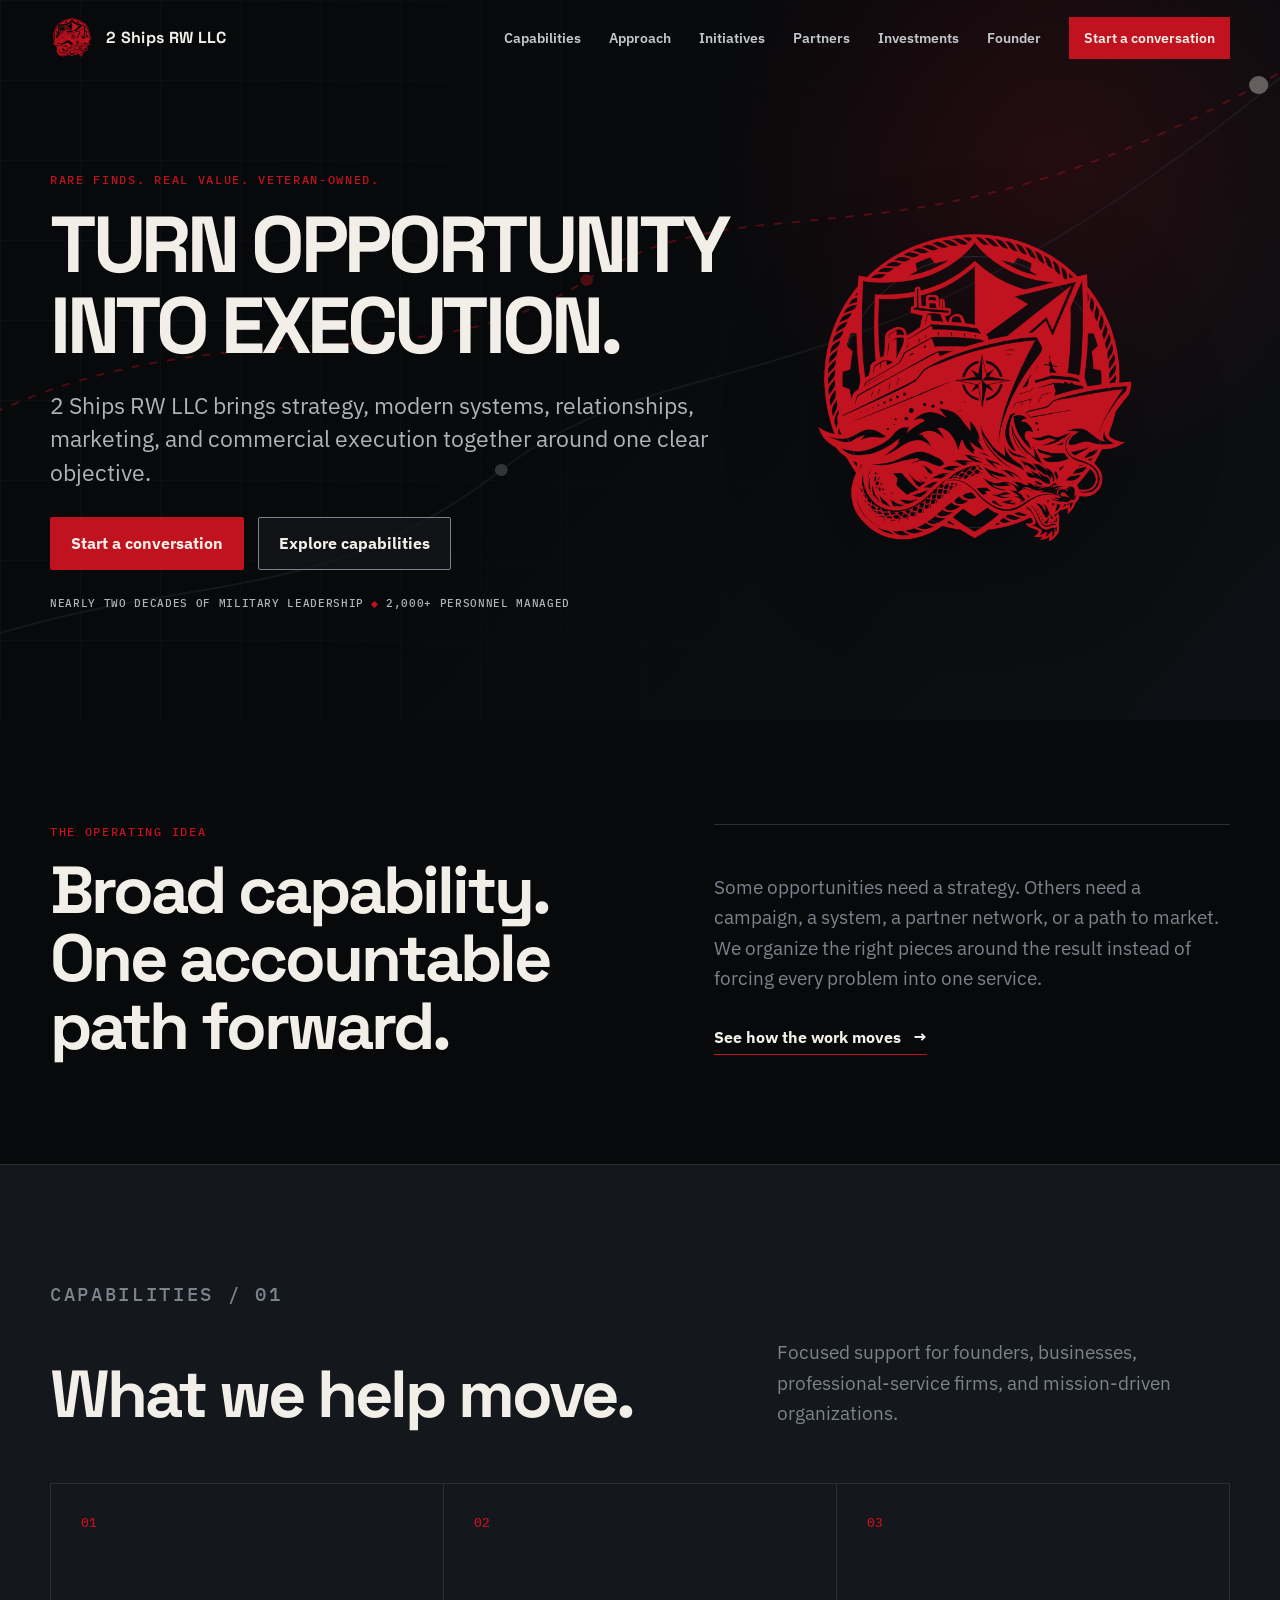
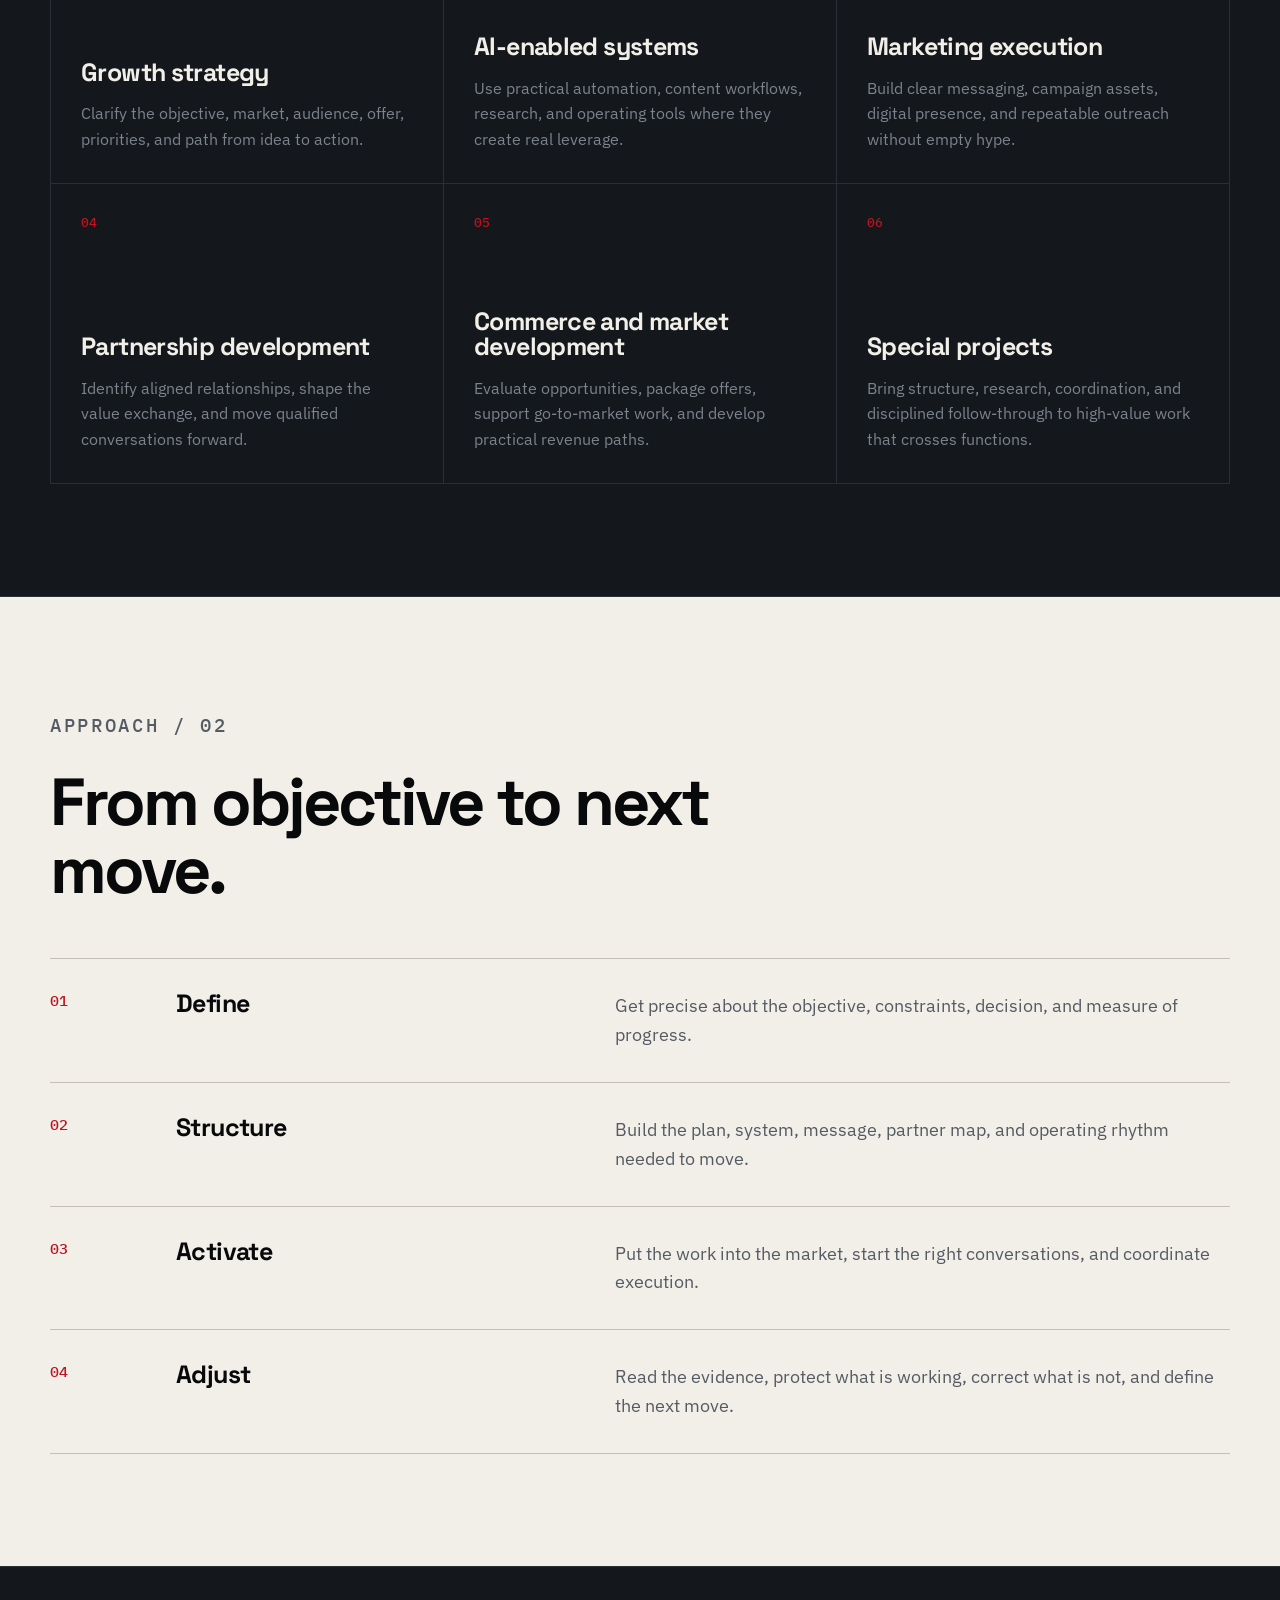
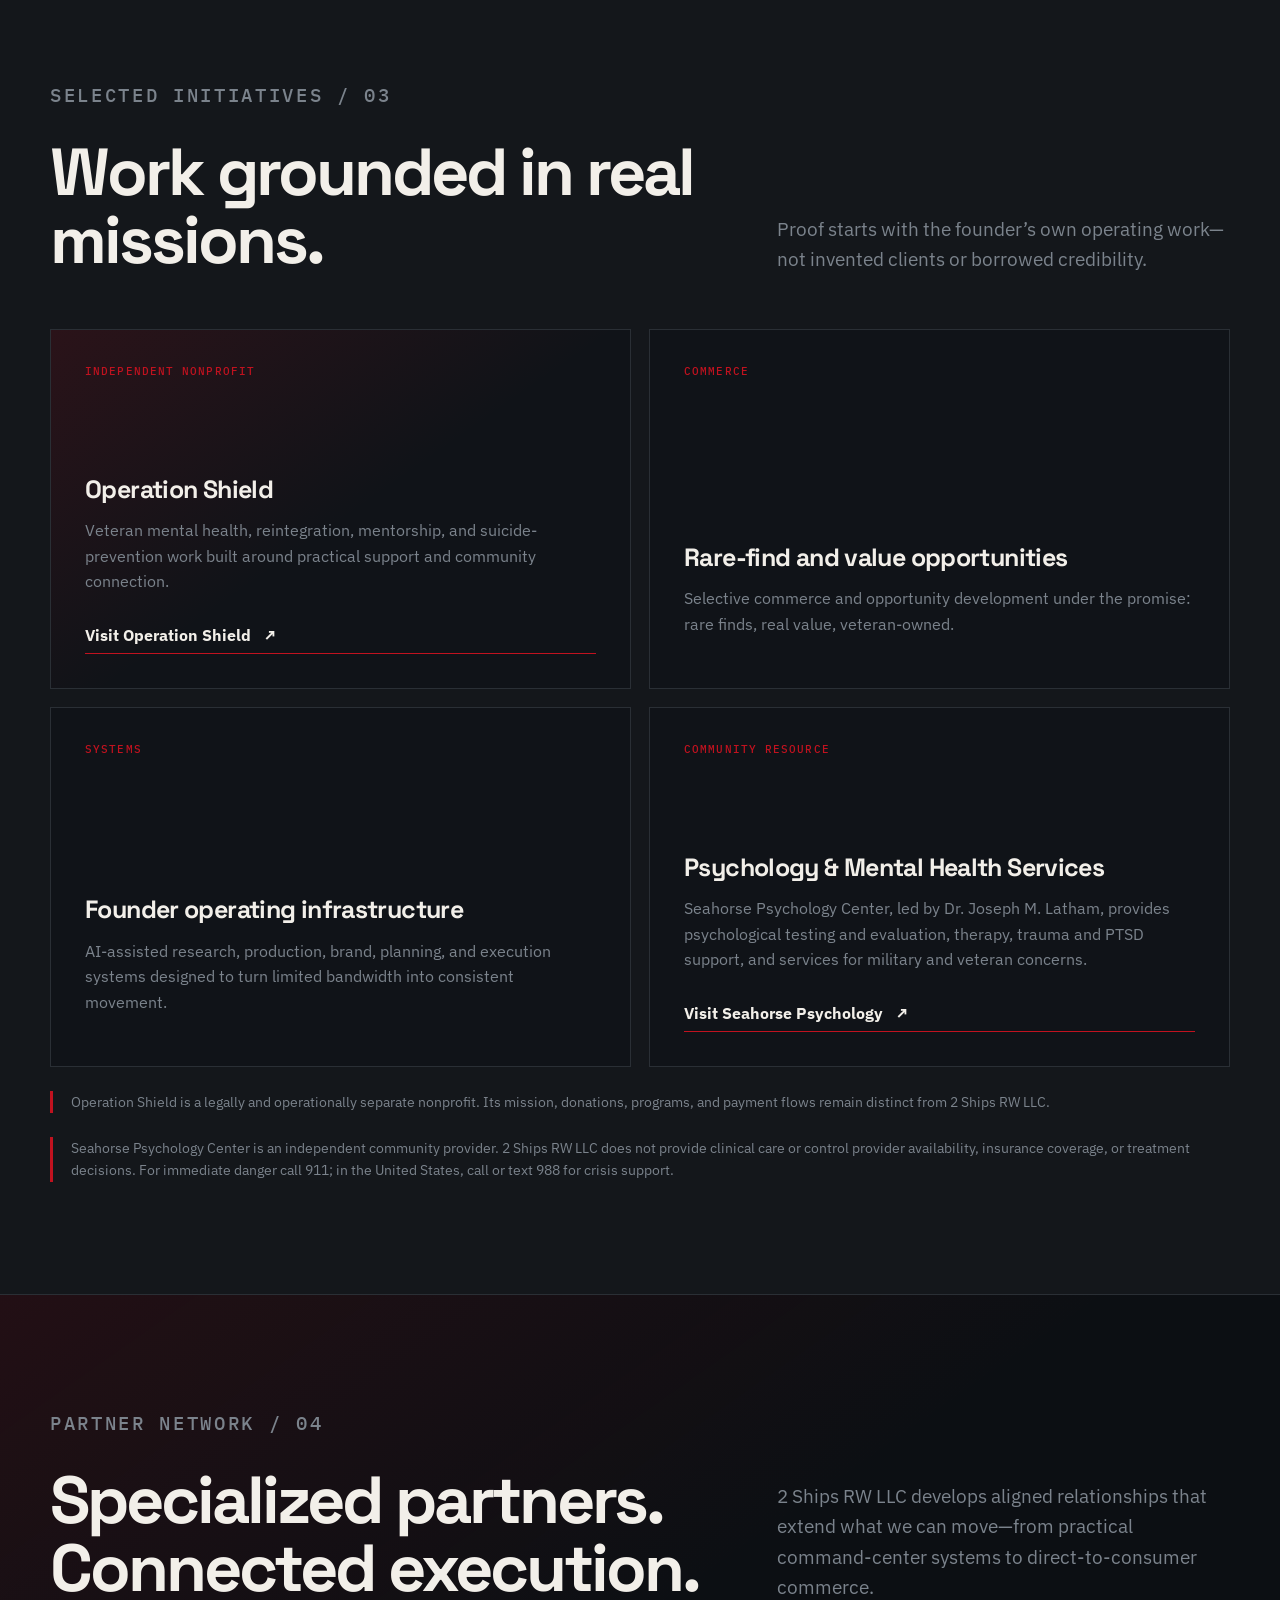
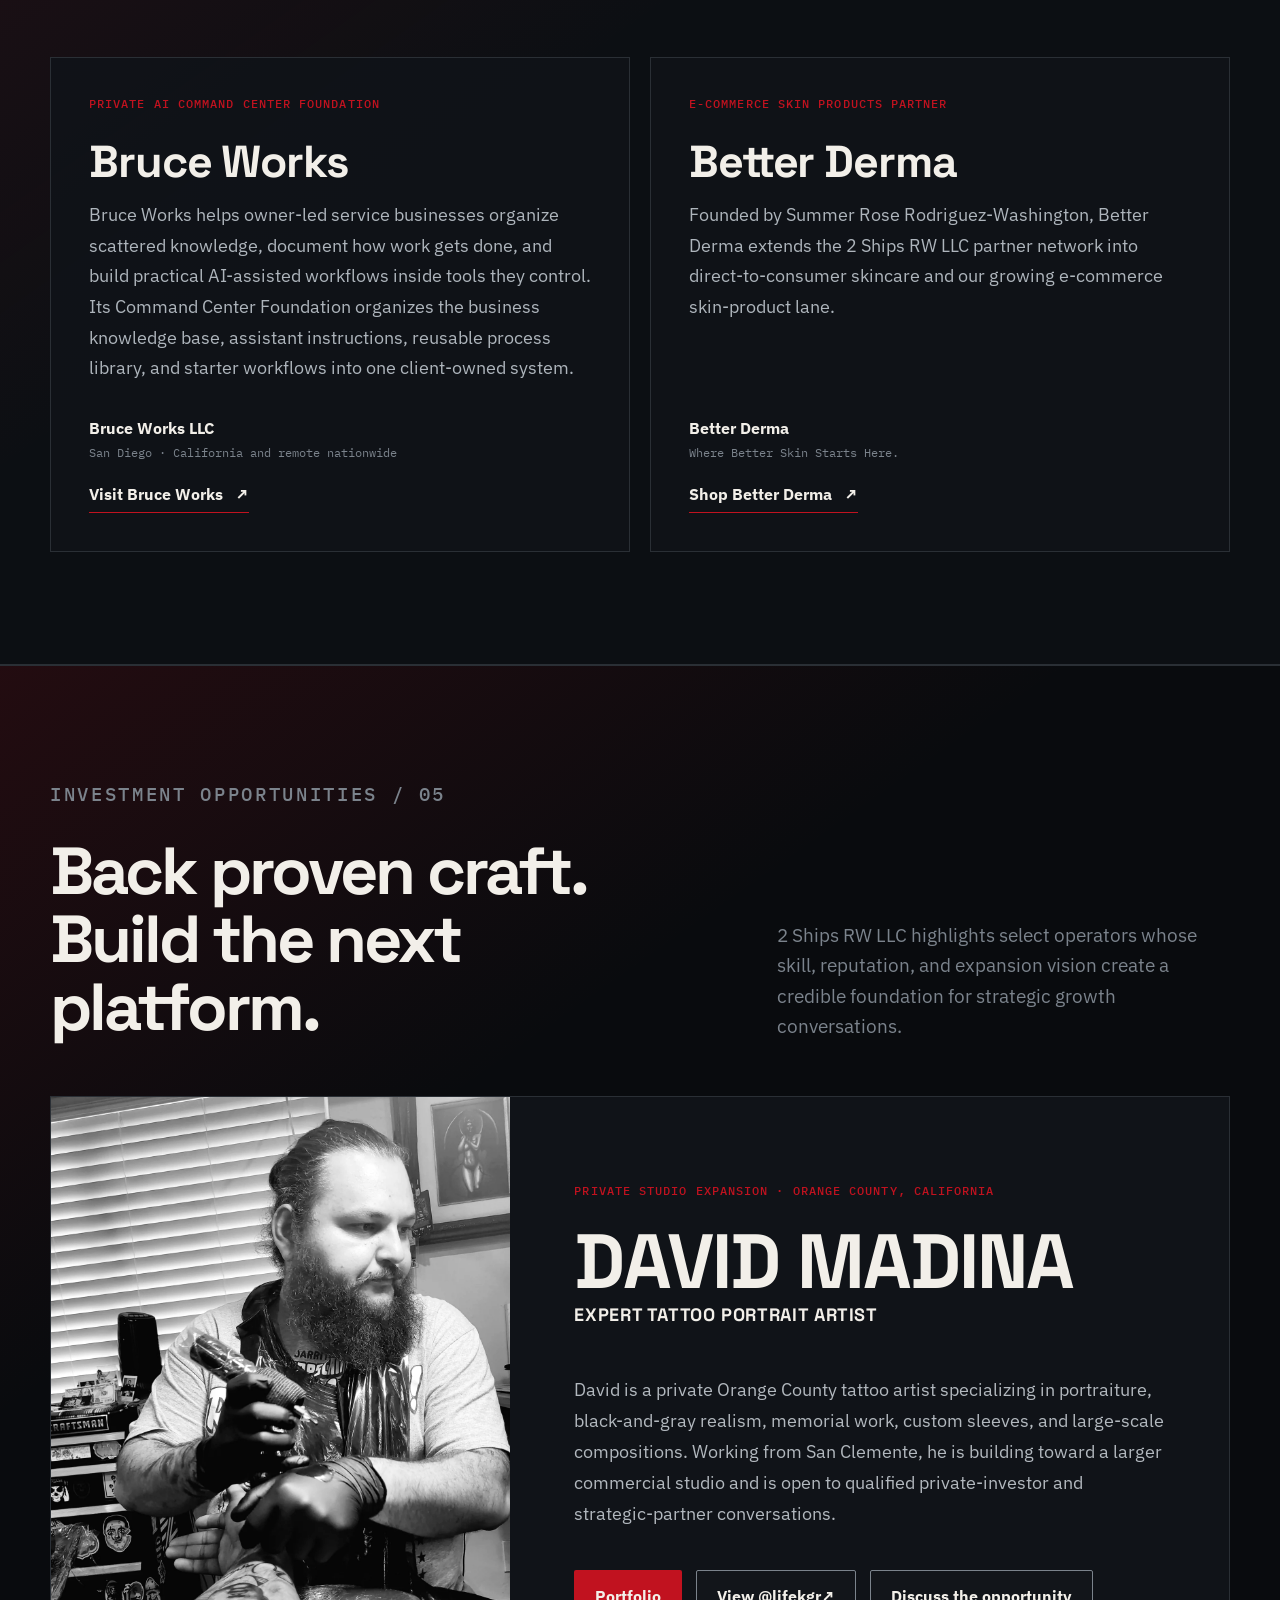
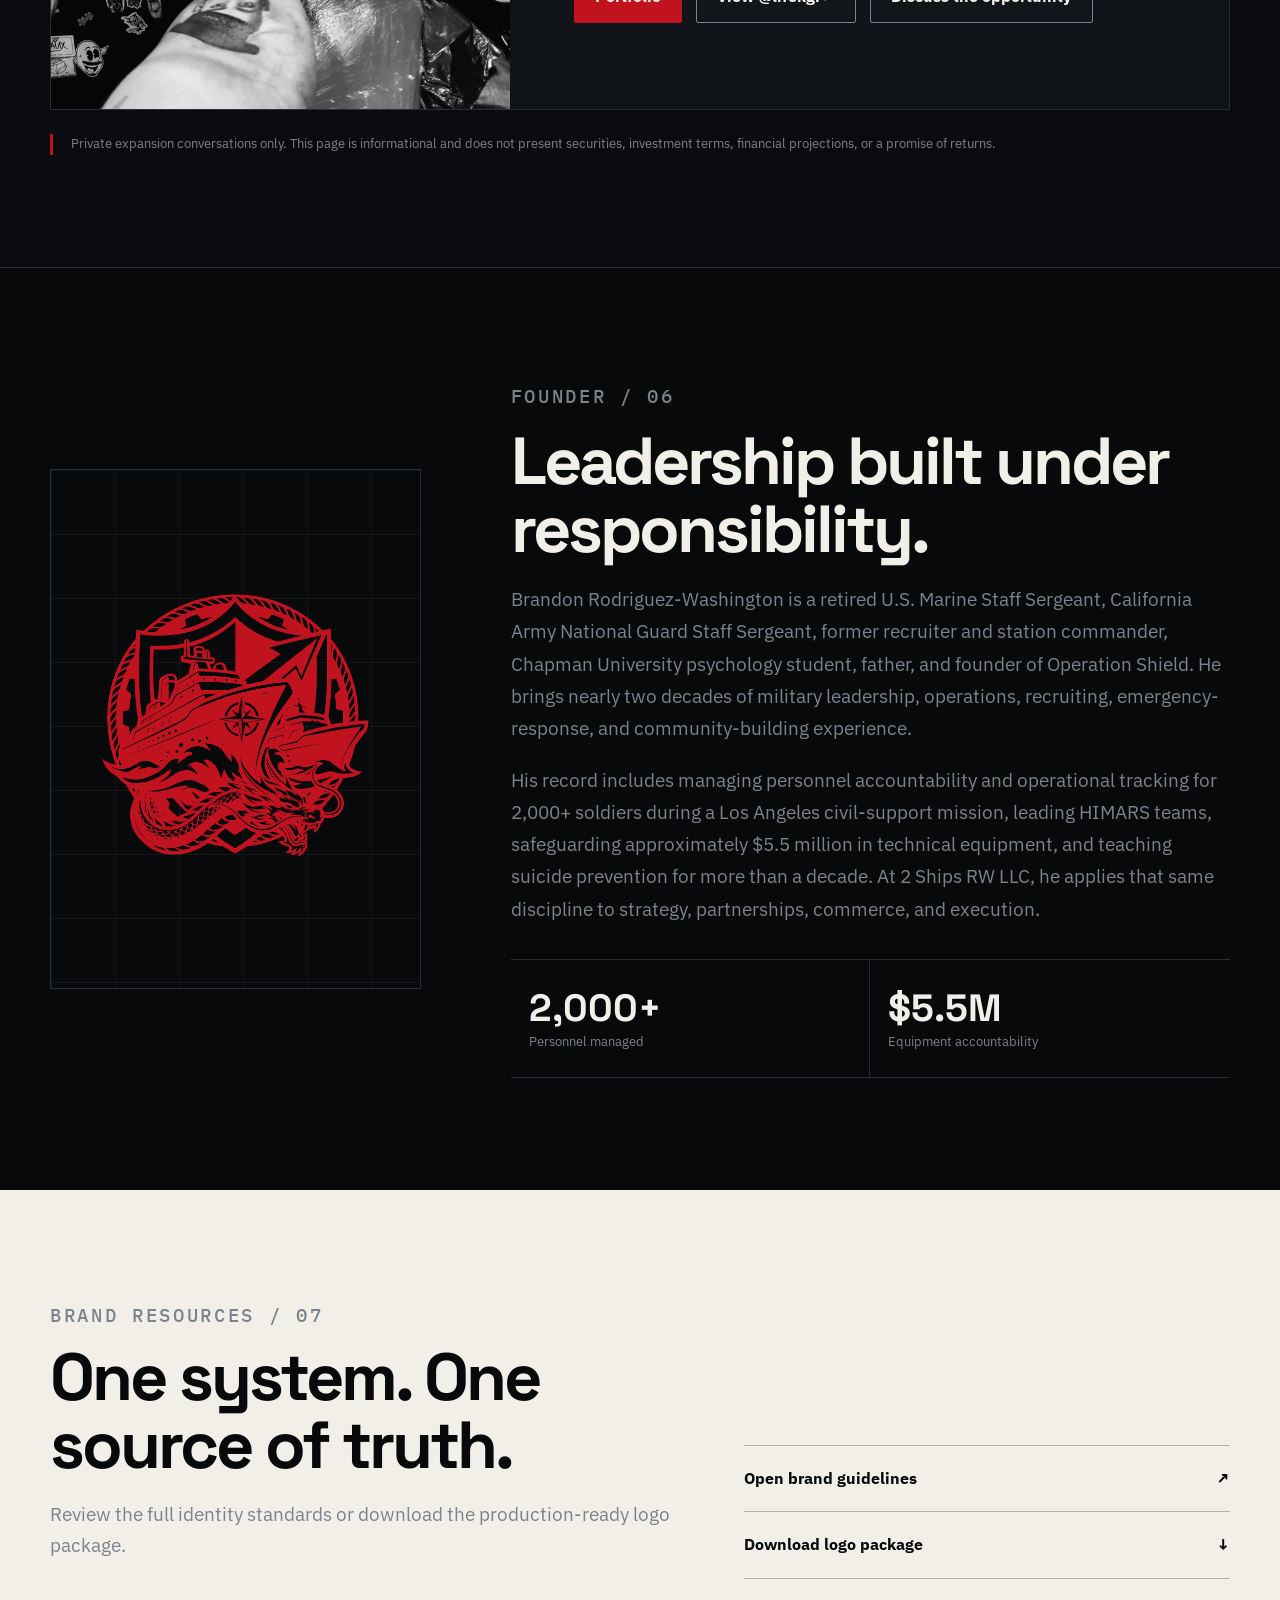
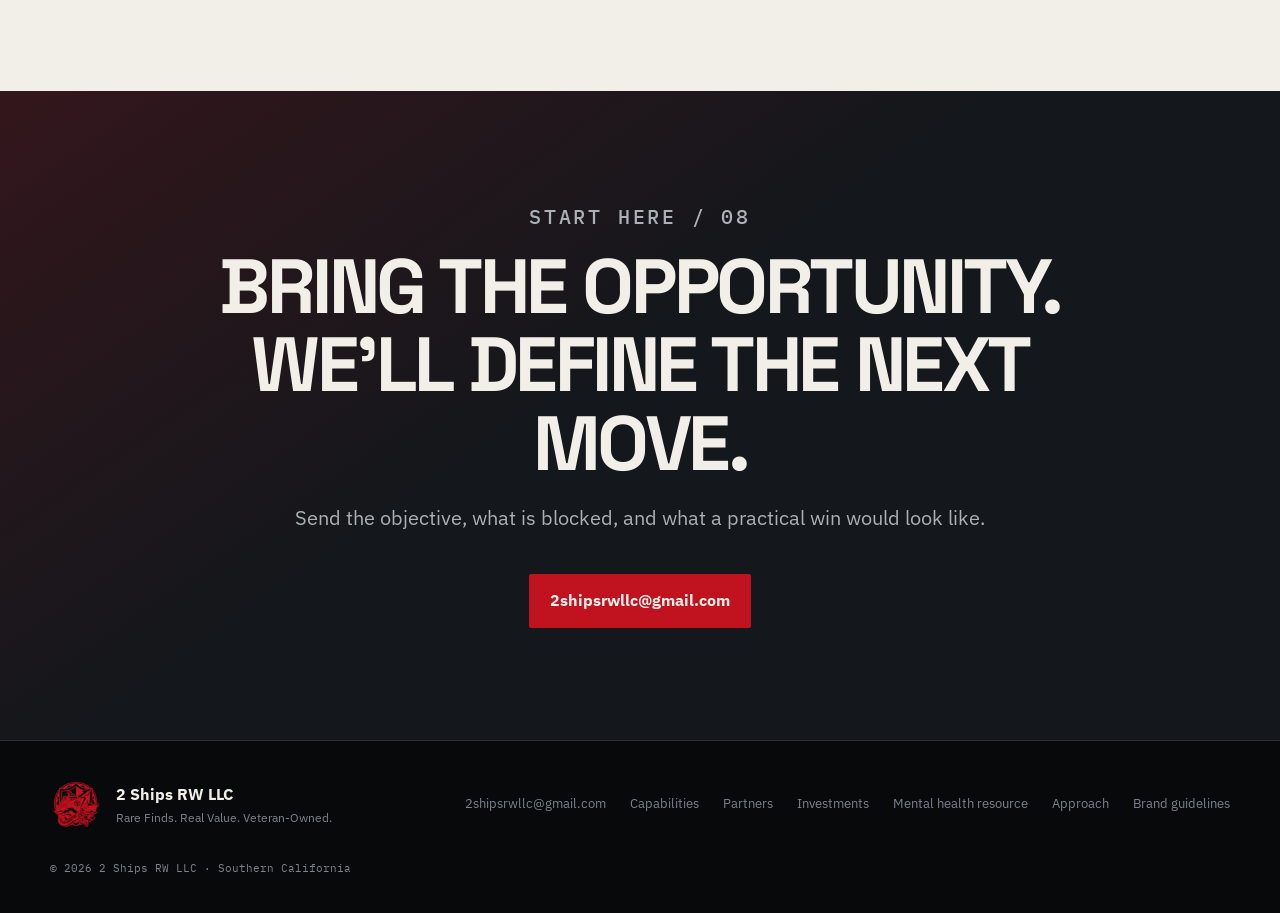
==== commit e3ba7db9: "Use LLC Gmail address for website contact links" ====
--- a/index.html
+++ b/index.html
@@ -58,7 +58,7 @@
           <h1><span>Turn opportunity</span><span>into execution.</span></h1>
           <p class="hero-lead">2 Ships RW LLC brings strategy, modern systems, relationships, marketing, and commercial execution together around one clear objective.</p>
           <div class="actions">
-            <a class="button button-primary" href="mailto:blrm13@yahoo.com?subject=2%20Ships%20RW%20LLC%20Opportunity">Start a conversation</a>
+            <a class="button button-primary" href="mailto:2shipsrwllc@gmail.com?subject=2%20Ships%20RW%20LLC%20Opportunity">Start a conversation</a>
             <a class="button button-secondary" href="#capabilities">Explore capabilities</a>
           </div>
           <div class="hero-proof" aria-label="Founder operating proof">
@@ -212,7 +212,7 @@
             <div class="artist-actions">
               <a class="button button-primary" href="david-madina-portfolio/">Portfolio</a>
               <a class="button button-secondary" href="https://www.instagram.com/lifekgr/" target="_blank" rel="noopener">View @lifekgr <span aria-hidden="true">↗</span></a>
-              <a class="button button-secondary" href="mailto:blrm13@yahoo.com?subject=Private%20Conversation%20%E2%80%94%20David%20Madina%20Studio%20Expansion">Discuss the opportunity</a>
+              <a class="button button-secondary" href="mailto:2shipsrwllc@gmail.com?subject=Private%20Conversation%20%E2%80%94%20David%20Madina%20Studio%20Expansion">Discuss the opportunity</a>
             </div>
           </div>
         </article>
@@ -256,7 +256,7 @@
         <p class="section-label">Start here / 08</p>
         <h2>Bring the opportunity.<br>We’ll define the next move.</h2>
         <p>Send the objective, what is blocked, and what a practical win would look like.</p>
-        <a class="button button-primary" href="mailto:blrm13@yahoo.com?subject=2%20Ships%20RW%20LLC%20Opportunity&body=Objective%3A%0A%0AWhat%20is%20blocked%3A%0A%0AWhat%20a%20practical%20win%20looks%20like%3A">Email 2 Ships RW LLC</a>
+        <a class="button button-primary" href="mailto:2shipsrwllc@gmail.com?subject=2%20Ships%20RW%20LLC%20Opportunity&body=Objective%3A%0A%0AWhat%20is%20blocked%3A%0A%0AWhat%20a%20practical%20win%20looks%20like%3A">2shipsrwllc@gmail.com</a>
       </div>
     </section>
   </main>
@@ -264,7 +264,7 @@
   <footer class="site-footer">
     <div class="footer-shell">
       <div class="footer-brand"><img src="assets/logo-detailed-red.png" alt="Red 2 Ships RW LLC emblem"><div><strong>2 Ships RW LLC</strong><span>Rare Finds. Real Value. Veteran-Owned.</span></div></div>
-      <div class="footer-links"><a href="#capabilities">Capabilities</a><a href="#partners">Partners</a><a href="#investment-opportunities">Investments</a><a href="https://seahorsepsych.com/" target="_blank" rel="noopener">Mental health resource</a><a href="#approach">Approach</a><a href="2-ships-rw-brand-guidelines/">Brand guidelines</a></div>
+      <div class="footer-links"><a href="mailto:2shipsrwllc@gmail.com">2shipsrwllc@gmail.com</a><a href="#capabilities">Capabilities</a><a href="#partners">Partners</a><a href="#investment-opportunities">Investments</a><a href="https://seahorsepsych.com/" target="_blank" rel="noopener">Mental health resource</a><a href="#approach">Approach</a><a href="2-ships-rw-brand-guidelines/">Brand guidelines</a></div>
       <p>© <span data-year></span> 2 Ships RW LLC · Southern California</p>
     </div>
   </footer>
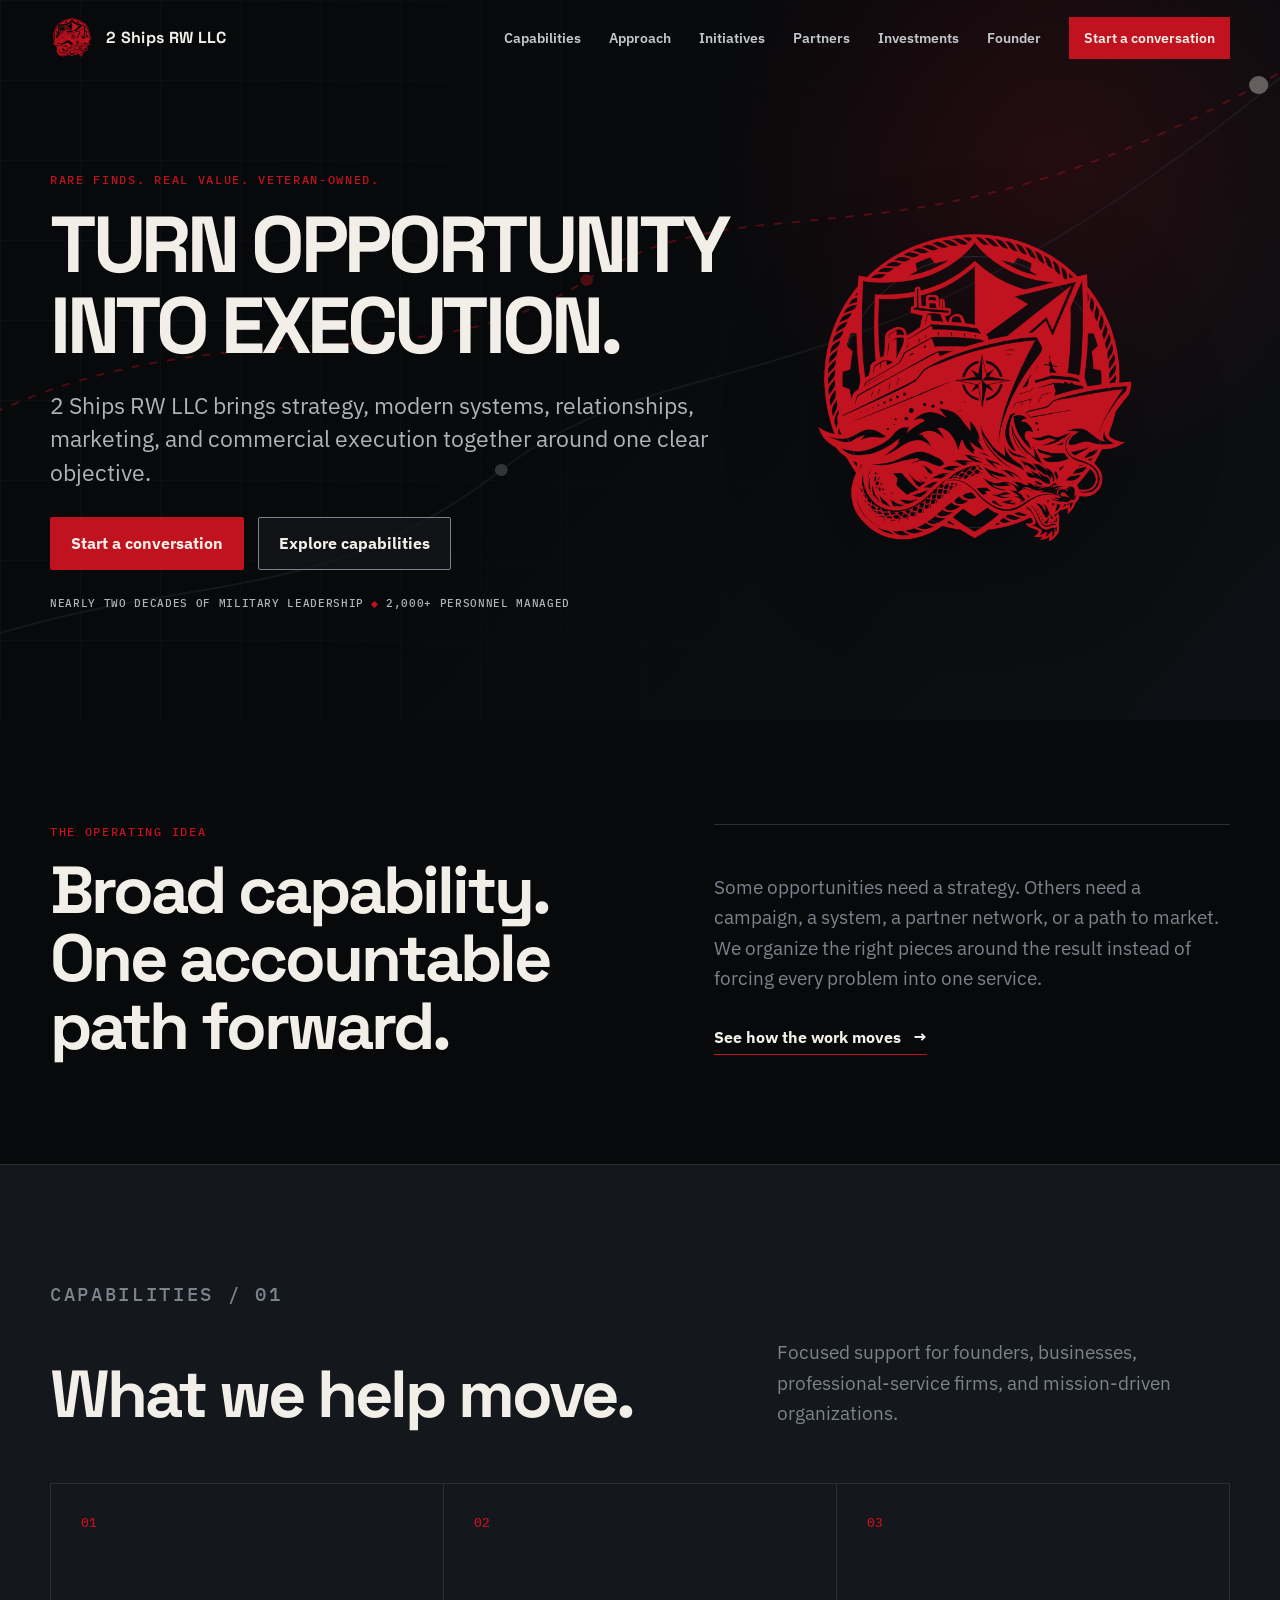
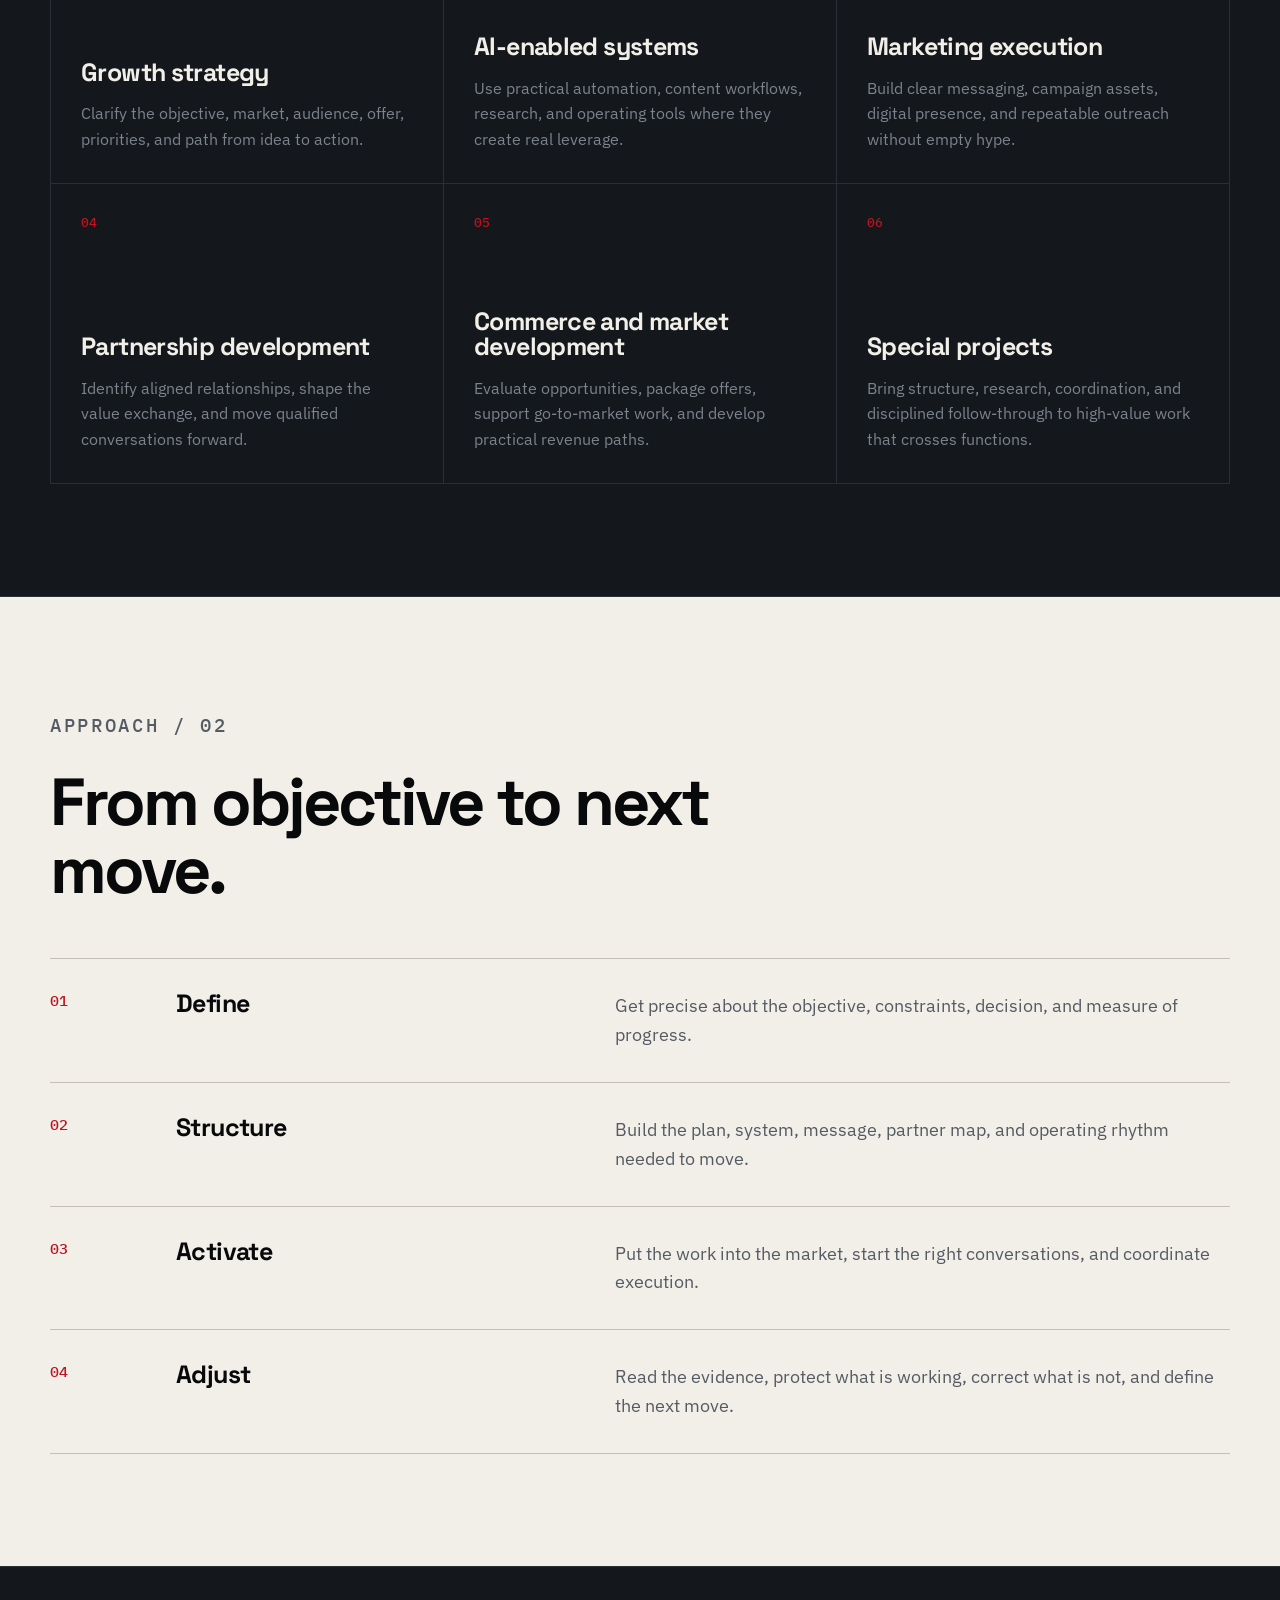
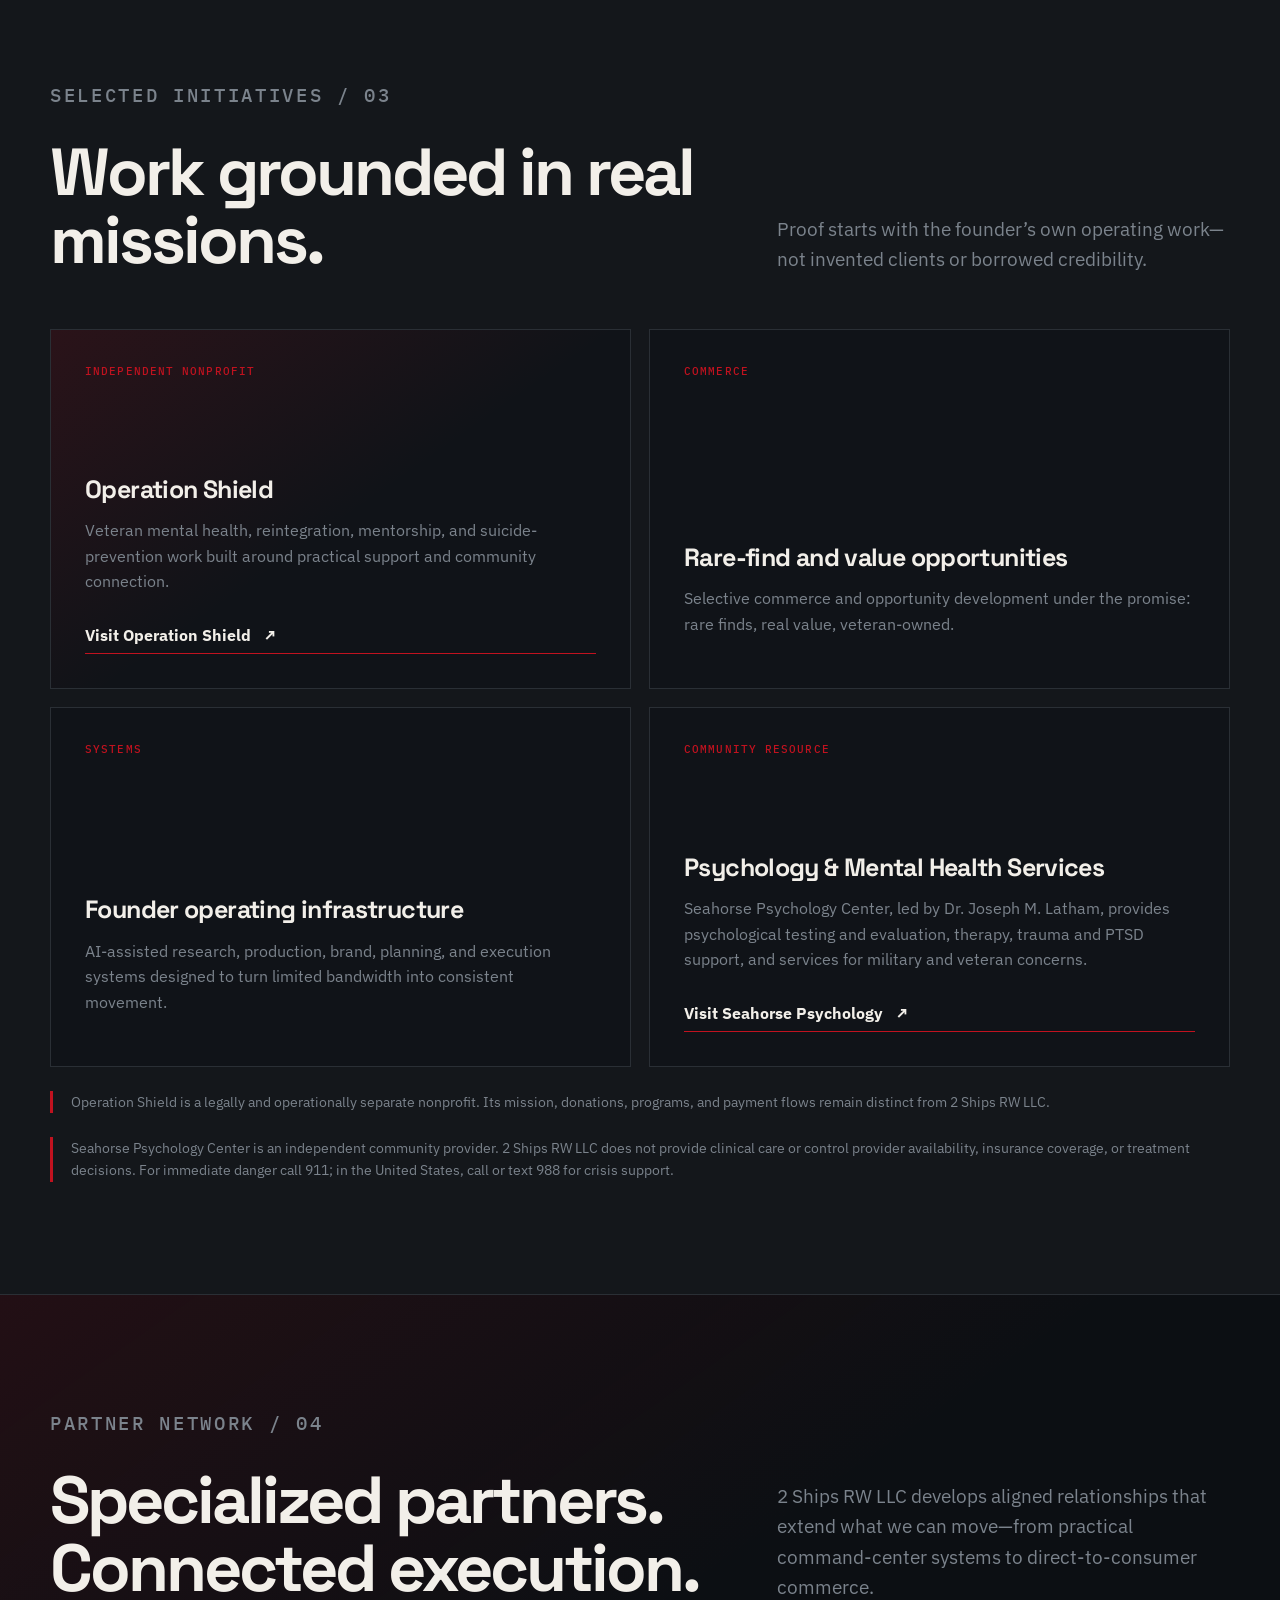
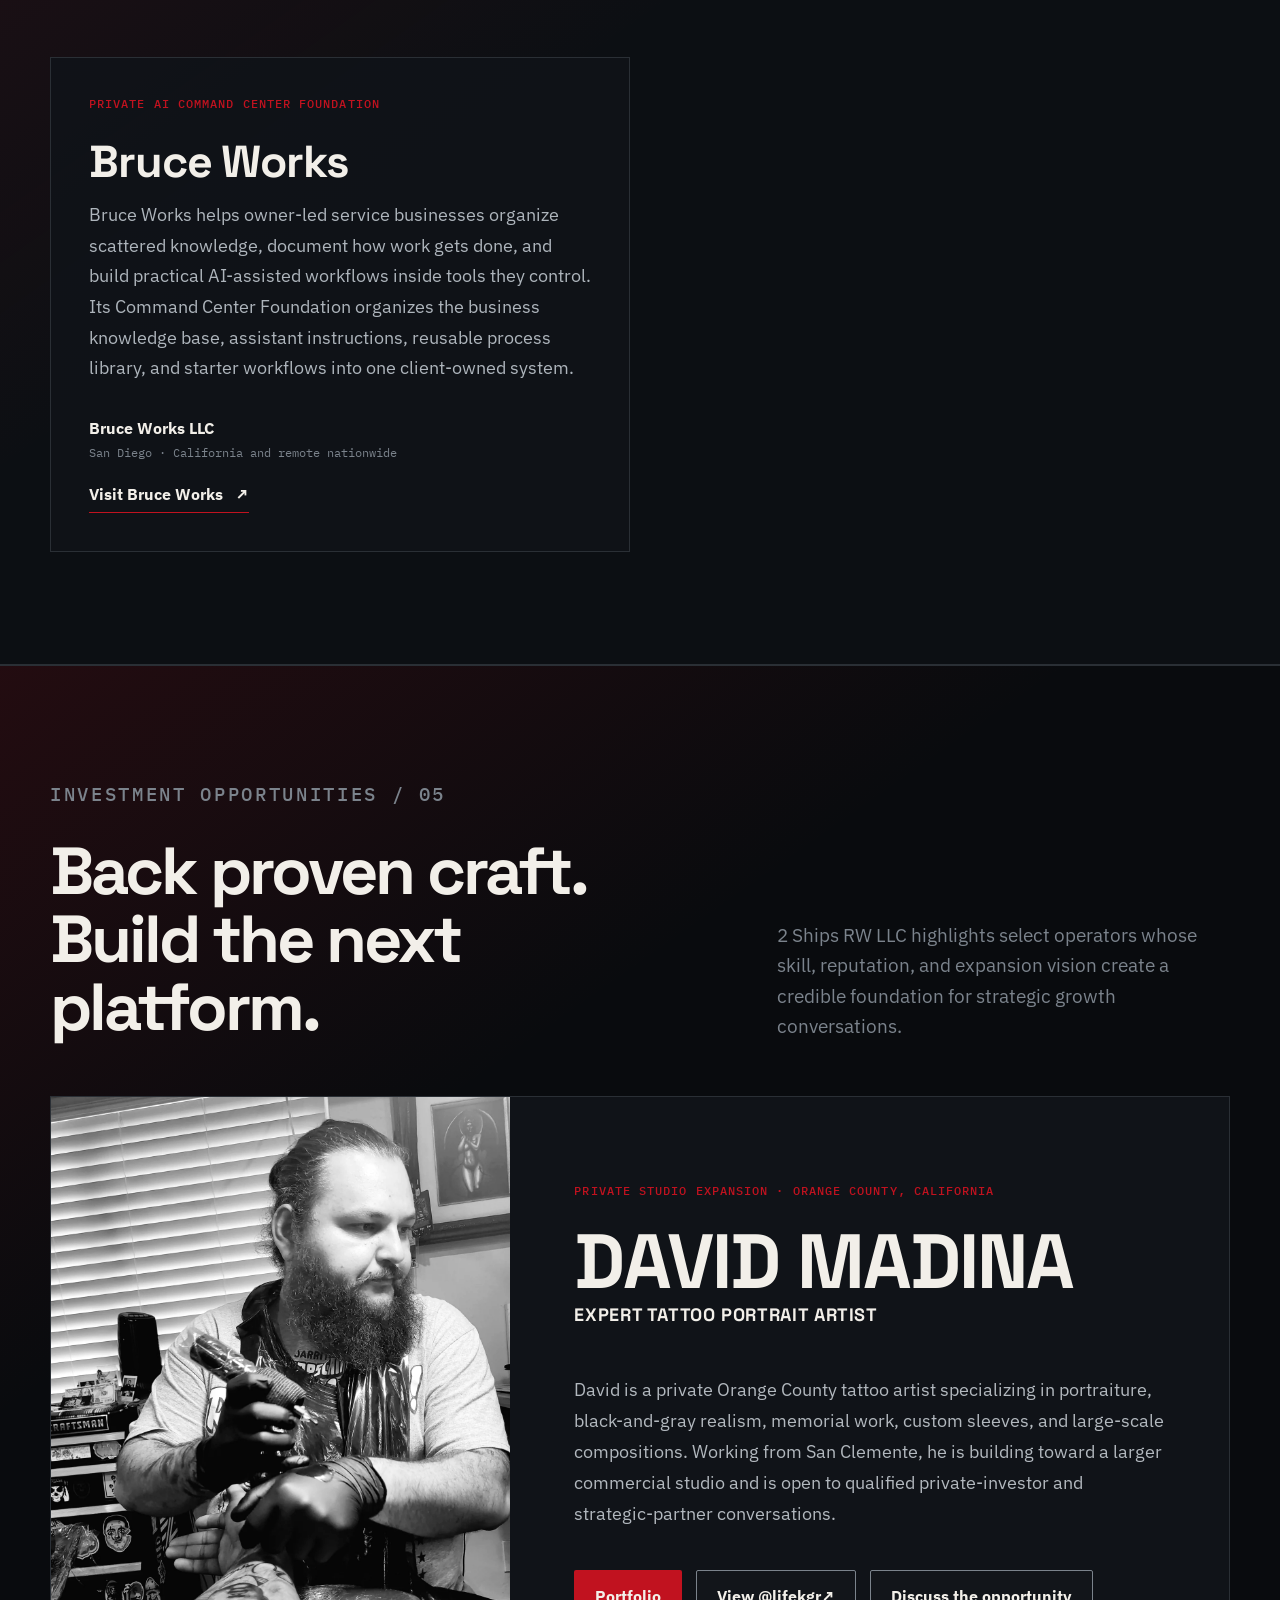
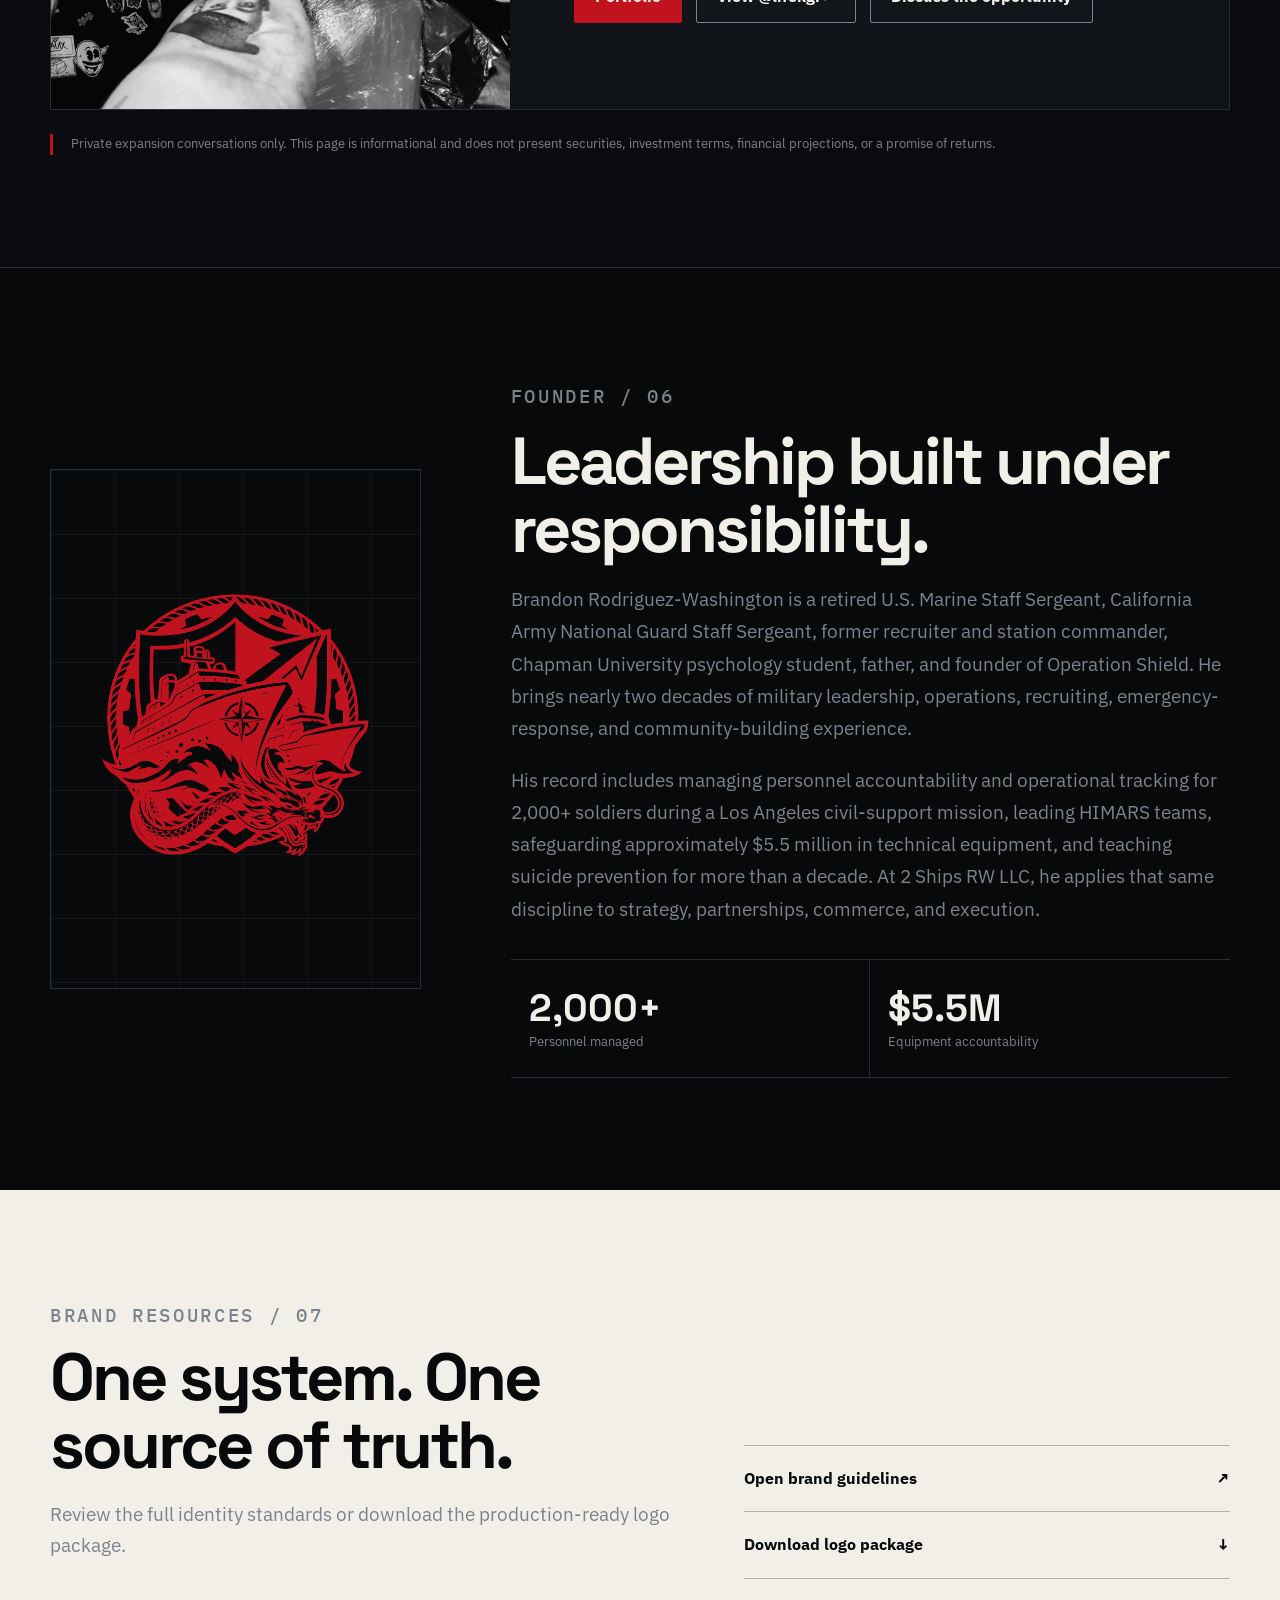
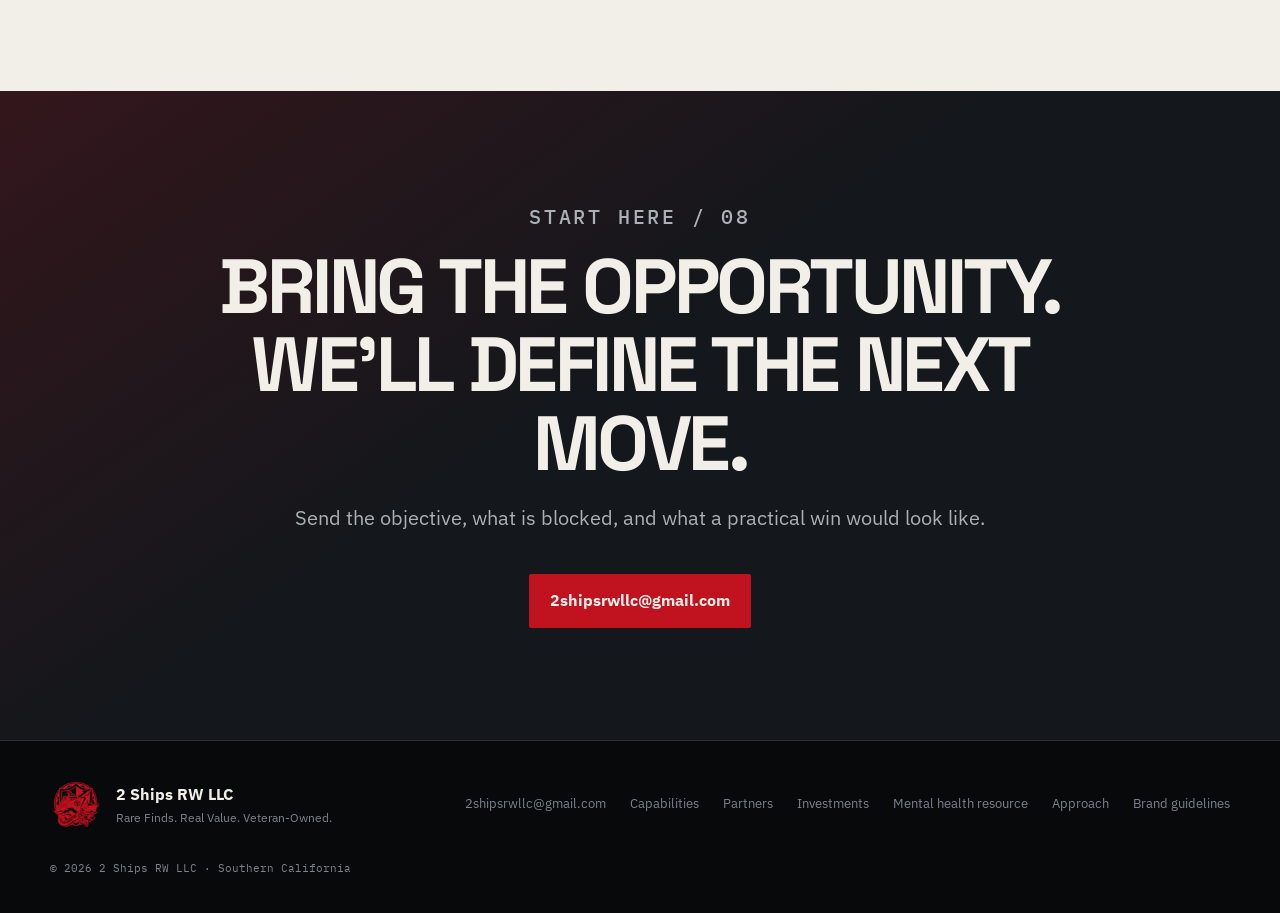
==== commit fad10e70: "Temporarily hide Better Derma partner card" ====
--- a/index.html
+++ b/index.html
@@ -14,7 +14,7 @@
   <link rel="preconnect" href="https://fonts.gstatic.com" crossorigin>
   <link href="https://fonts.googleapis.com/css2?family=IBM+Plex+Mono:wght@400;500&family=IBM+Plex+Sans:wght@400;500;600&family=Space+Grotesk:wght@500;600;700&display=swap" rel="stylesheet">
   <link rel="canonical" href="https://2shipxrodwave.github.io/">
-  <link rel="stylesheet" href="styles.css?v=20260729-5">
+  <link rel="stylesheet" href="styles.css?v=20260729-6">
   <script src="script.js?v=20260729-5" defer></script>
 </head>
 <body>
@@ -181,13 +181,6 @@
             <div class="partner-meta"><strong>Bruce Works LLC</strong><span>San Diego · California and remote nationwide</span></div>
             <a class="text-link" href="https://bruceworks.net/" target="_blank" rel="noopener">Visit Bruce Works <span aria-hidden="true">↗</span></a>
           </article>
-          <article class="partner-card reveal">
-            <span class="partner-type">E-commerce skin products partner</span>
-            <h3>Better Derma</h3>
-            <p>Founded by Summer Rose Rodriguez-Washington, Better Derma extends the 2 Ships RW LLC partner network into direct-to-consumer skincare and our growing e-commerce skin-product lane.</p>
-            <div class="partner-meta"><strong>Better Derma</strong><span>Where Better Skin Starts Here.</span></div>
-            <a class="text-link" href="https://betterderma4you.com/" target="_blank" rel="noopener">Shop Better Derma <span aria-hidden="true">↗</span></a>
-          </article>
         </div>
       </div>
     </section>
--- a/styles.css
+++ b/styles.css
@@ -199,6 +199,13 @@
 .portfolio-page-hero h1 { max-width: 950px; margin: 18px 0; font-size: clamp(54px, 8vw, 108px); }
 .portfolio-page-hero p { max-width: 760px; color: #aeb4ba; font-size: 20px; line-height: 1.65; }
 .portfolio-page-actions { margin-top: 28px; display: flex; flex-wrap: wrap; gap: 14px; }
+.portfolio-page-video { width: var(--shell); margin: 0 auto 72px; padding: clamp(30px, 5vw, 68px); display: grid; grid-template-columns: minmax(0, 1fr) minmax(280px, 420px); align-items: center; gap: clamp(34px, 6vw, 86px); border: 1px solid var(--gunmetal); background: radial-gradient(circle at 85% 18%, rgba(198, 0, 16, .17), transparent 36%), linear-gradient(145deg, #13161a, #090a0c 72%); }
+.portfolio-video-copy h2 { margin: 18px 0; max-width: 620px; font-size: clamp(38px, 5vw, 70px); }
+.portfolio-video-copy > p:last-child { max-width: 570px; margin: 0; color: #aeb4ba; font-size: 18px; line-height: 1.7; }
+.portfolio-video-frame { width: 100%; max-width: 420px; margin: 0; justify-self: end; }
+.portfolio-video-frame video { display: block; width: 100%; aspect-ratio: 9 / 16; object-fit: cover; background: #000; border: 1px solid #343941; box-shadow: 0 26px 70px rgba(0, 0, 0, .4); }
+.portfolio-video-frame figcaption { margin-top: 14px; color: var(--steel); font-size: 12px; line-height: 1.6; }
+.portfolio-video-frame figcaption a { color: var(--off-white); }
 .portfolio-page-gallery { width: var(--shell); margin: 0 auto; }
 .portfolio-page .tattoo-portfolio { grid-template-columns: repeat(2, minmax(0, 1fr)); grid-template-rows: none; align-items: start; }
 .portfolio-page .portfolio-tile, .portfolio-page .portfolio-tile-feature { min-height: 0; grid-row: auto; }
@@ -230,6 +237,8 @@
   .initiative-grid { grid-template-columns: 1fr 1fr; }
   .section-heading { grid-template-columns: 1fr; gap: 20px; }
   .section-heading .section-label { margin-bottom: 0; }
+  .portfolio-page-video { grid-template-columns: 1fr; }
+  .portfolio-video-frame { max-width: 390px; justify-self: start; }
 }
 
 @media (max-width: 660px) {
@@ -262,4 +271,6 @@
   .founder-facts div:last-child { border-bottom: 0; }
   .footer-shell { grid-template-columns: 1fr; }
   .footer-links { flex-wrap: wrap; }
-}
+  .portfolio-page-video { padding: 26px; }
+  .portfolio-video-frame { max-width: none; }
+}
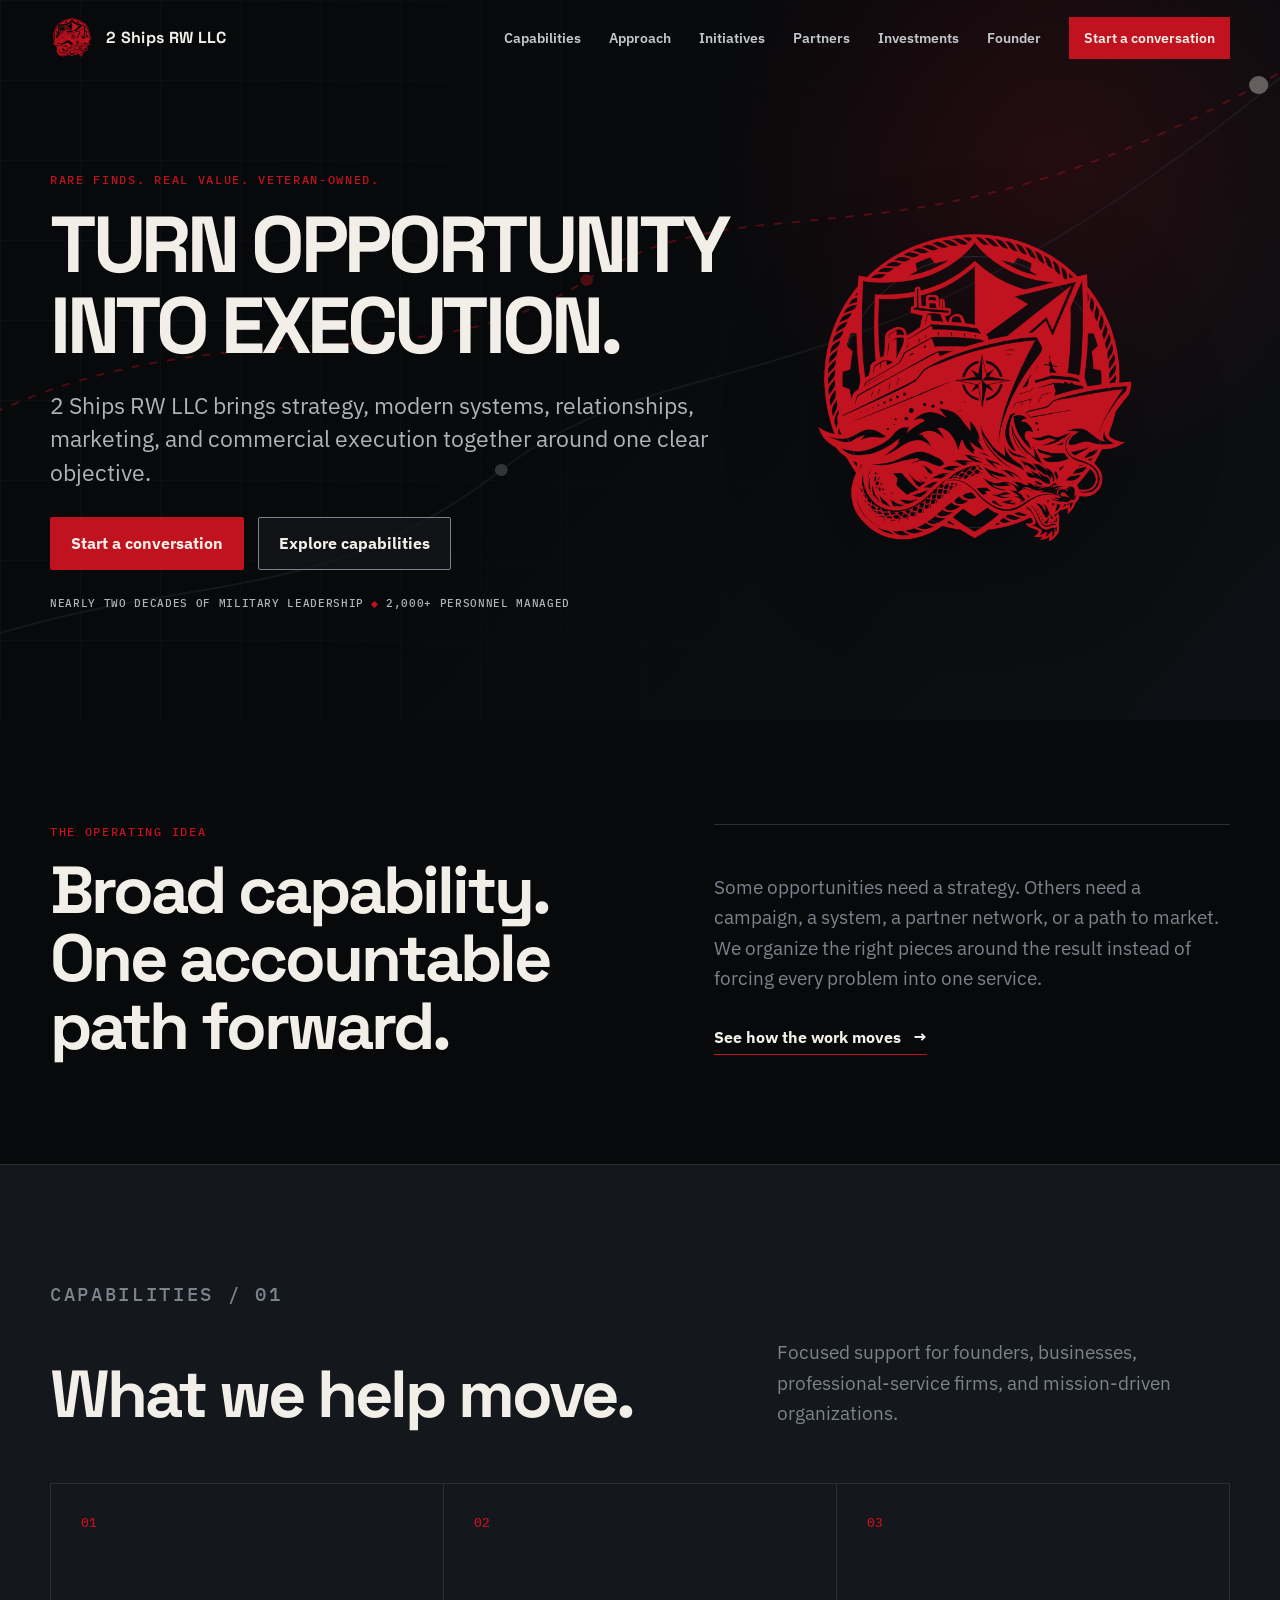
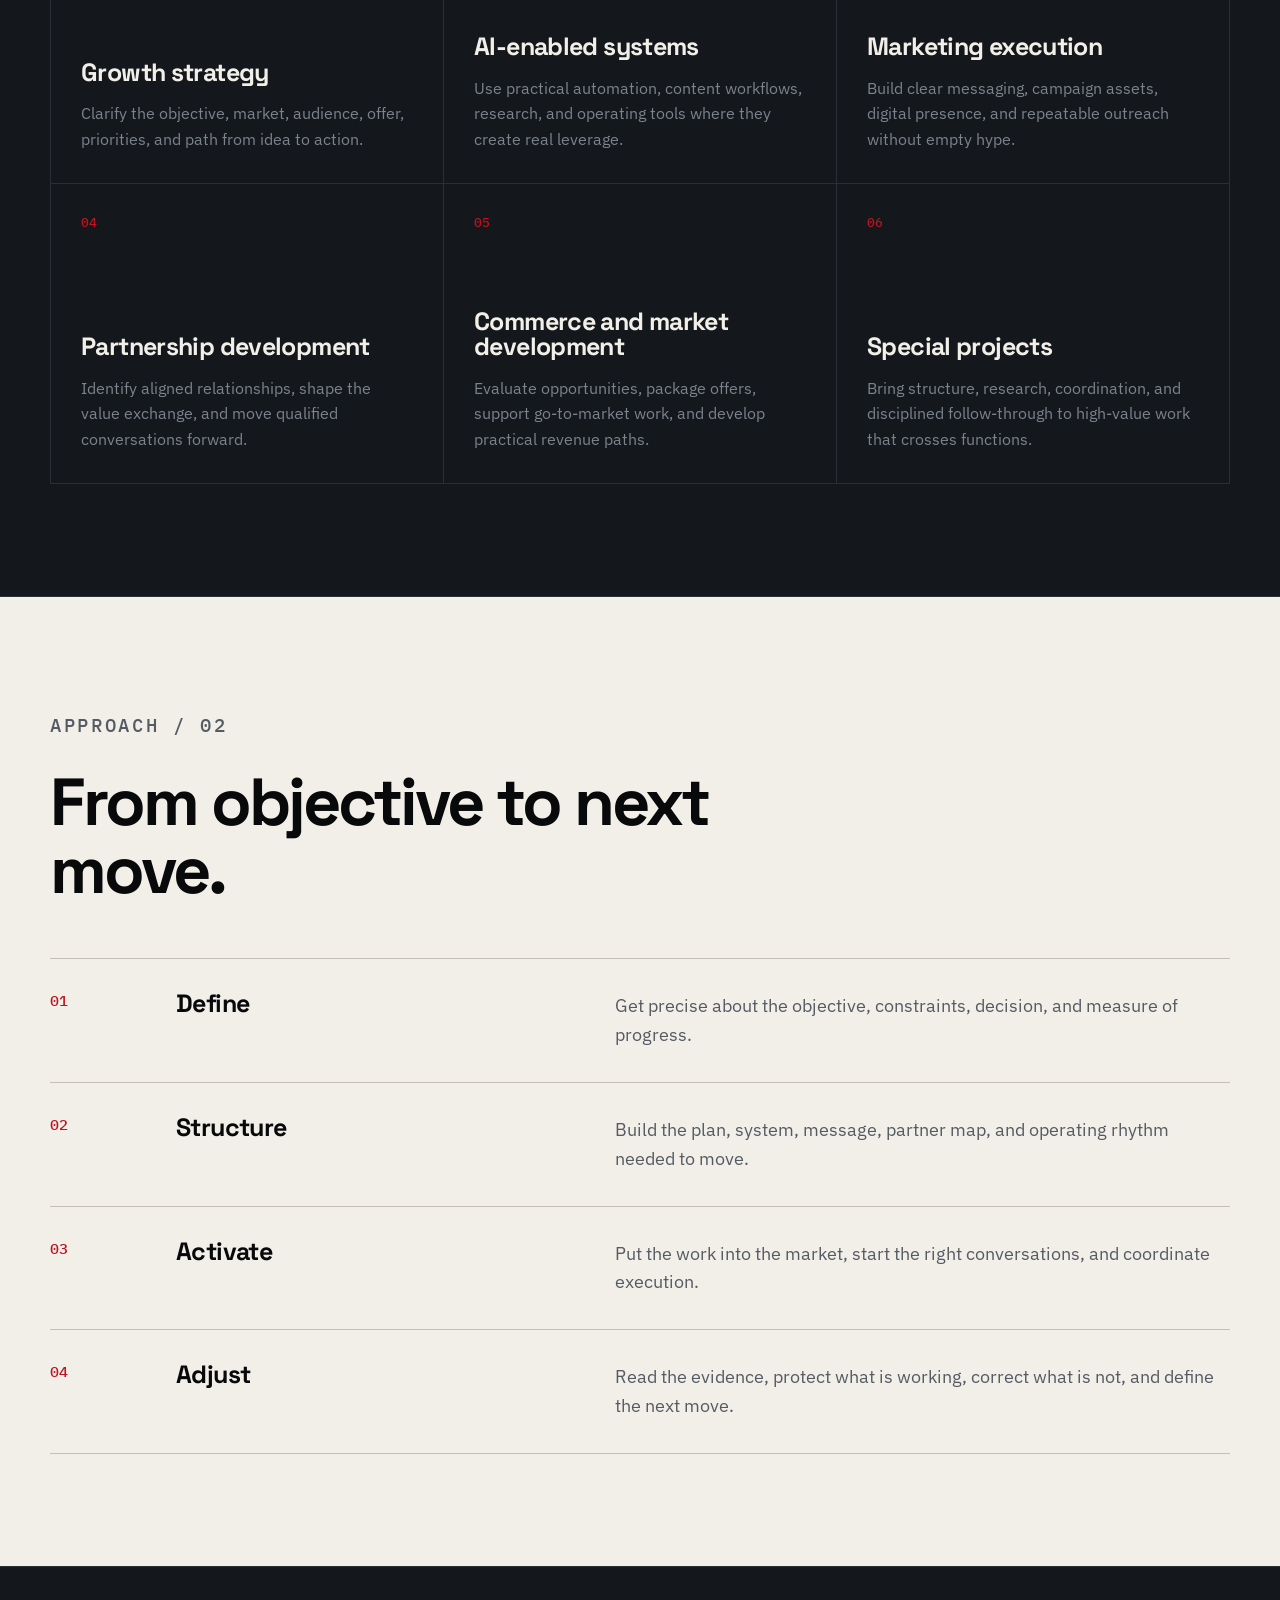
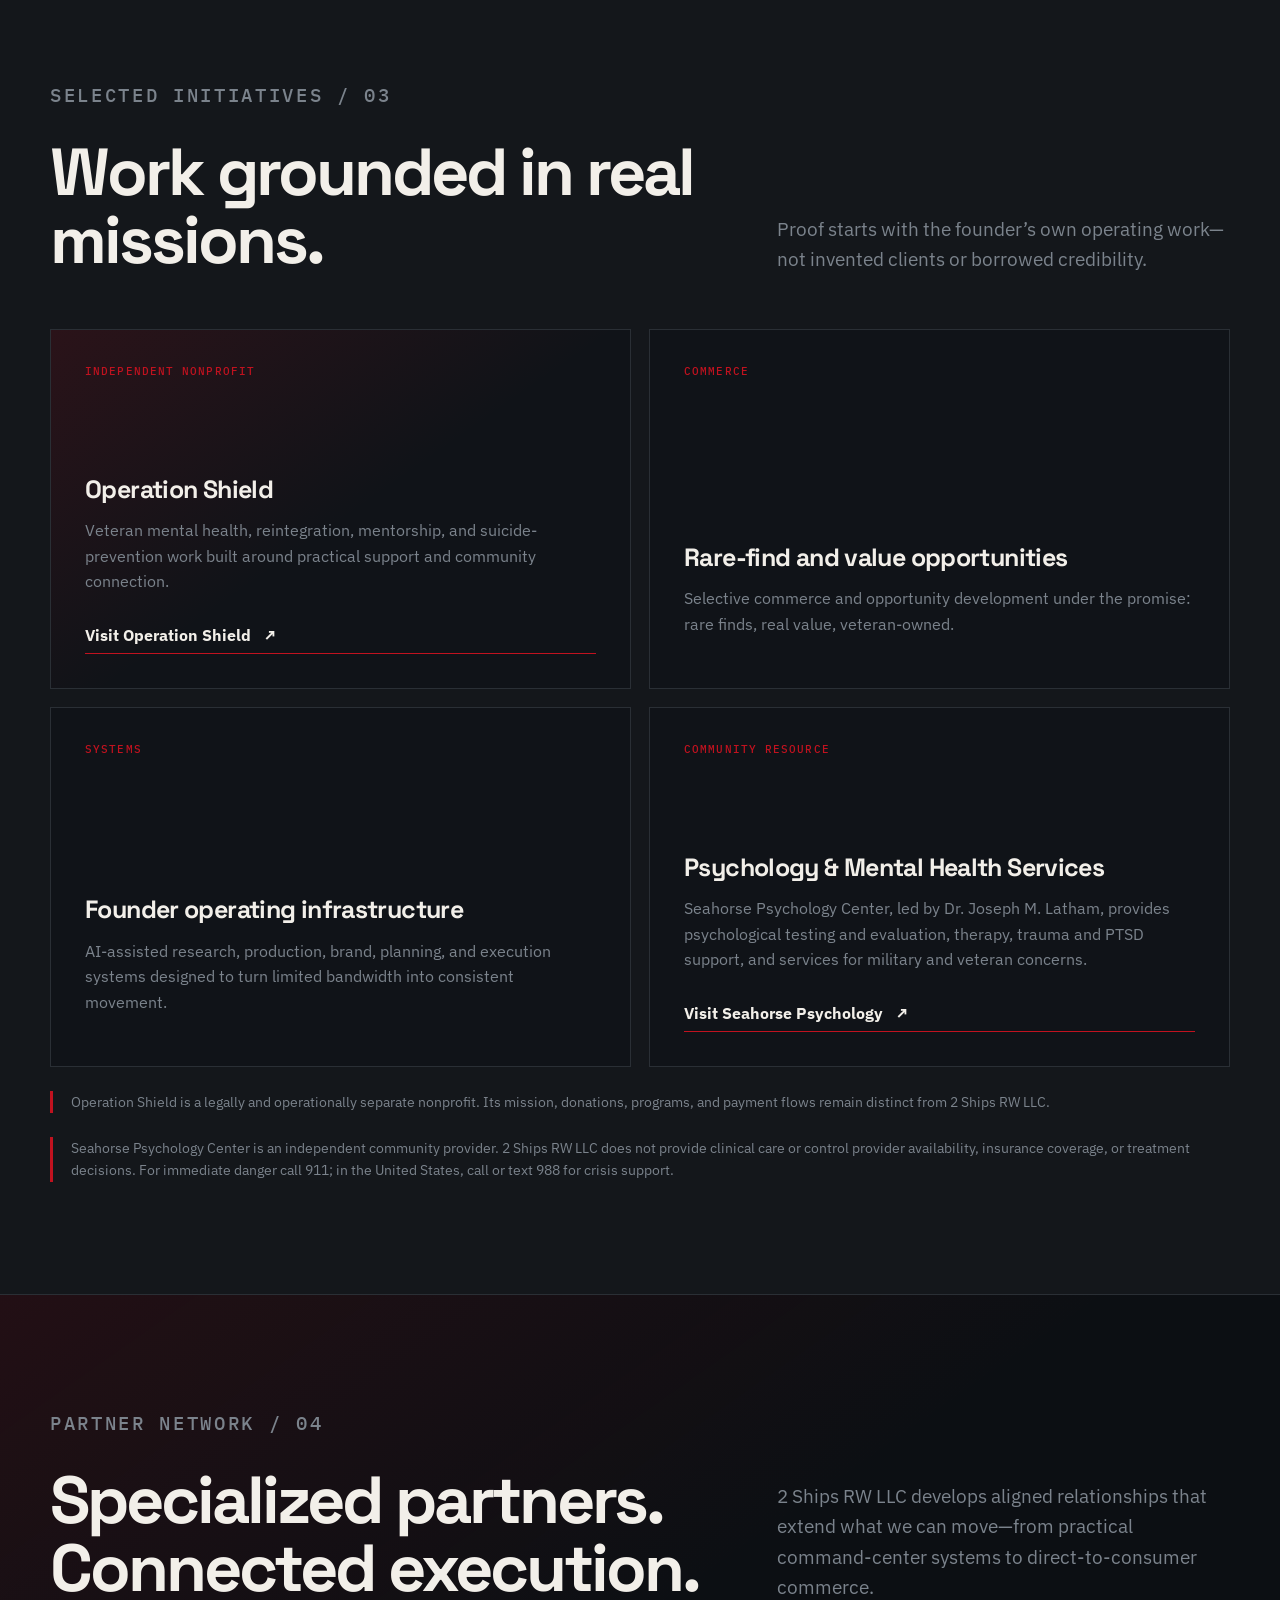
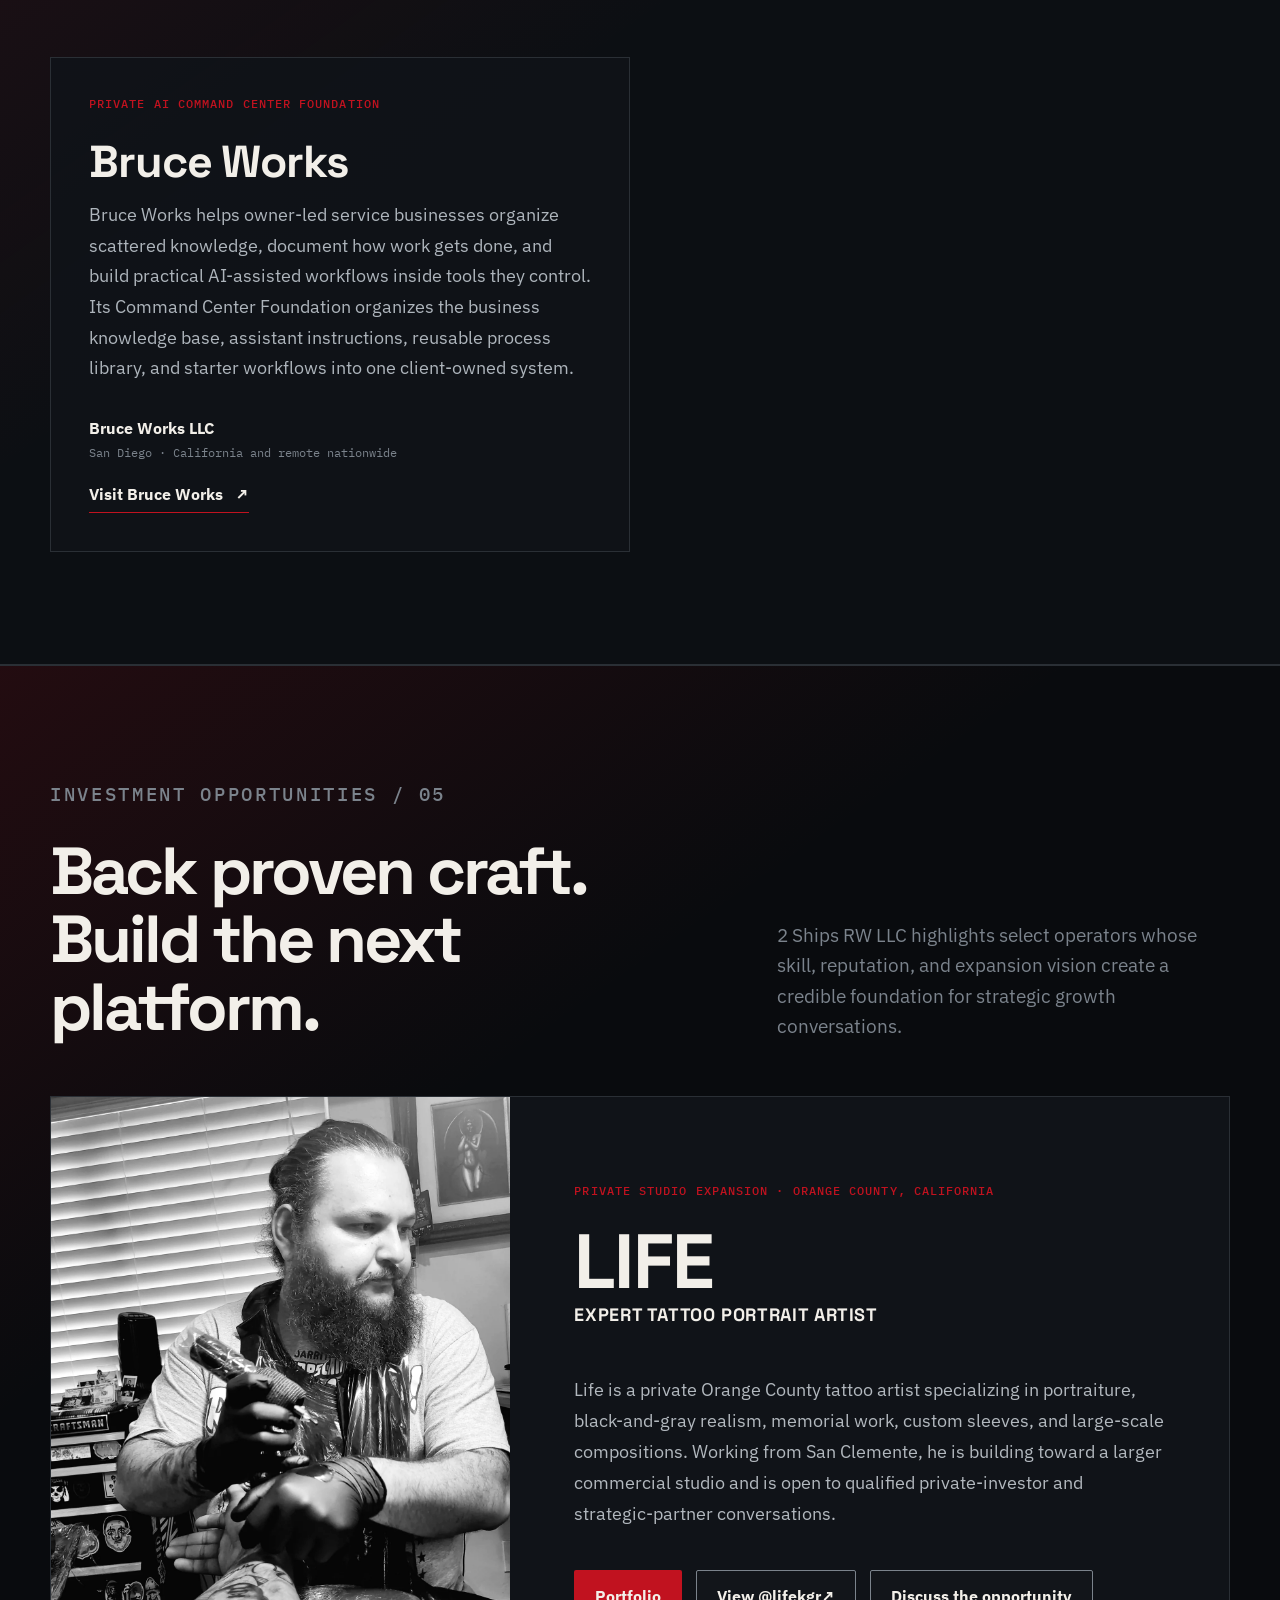
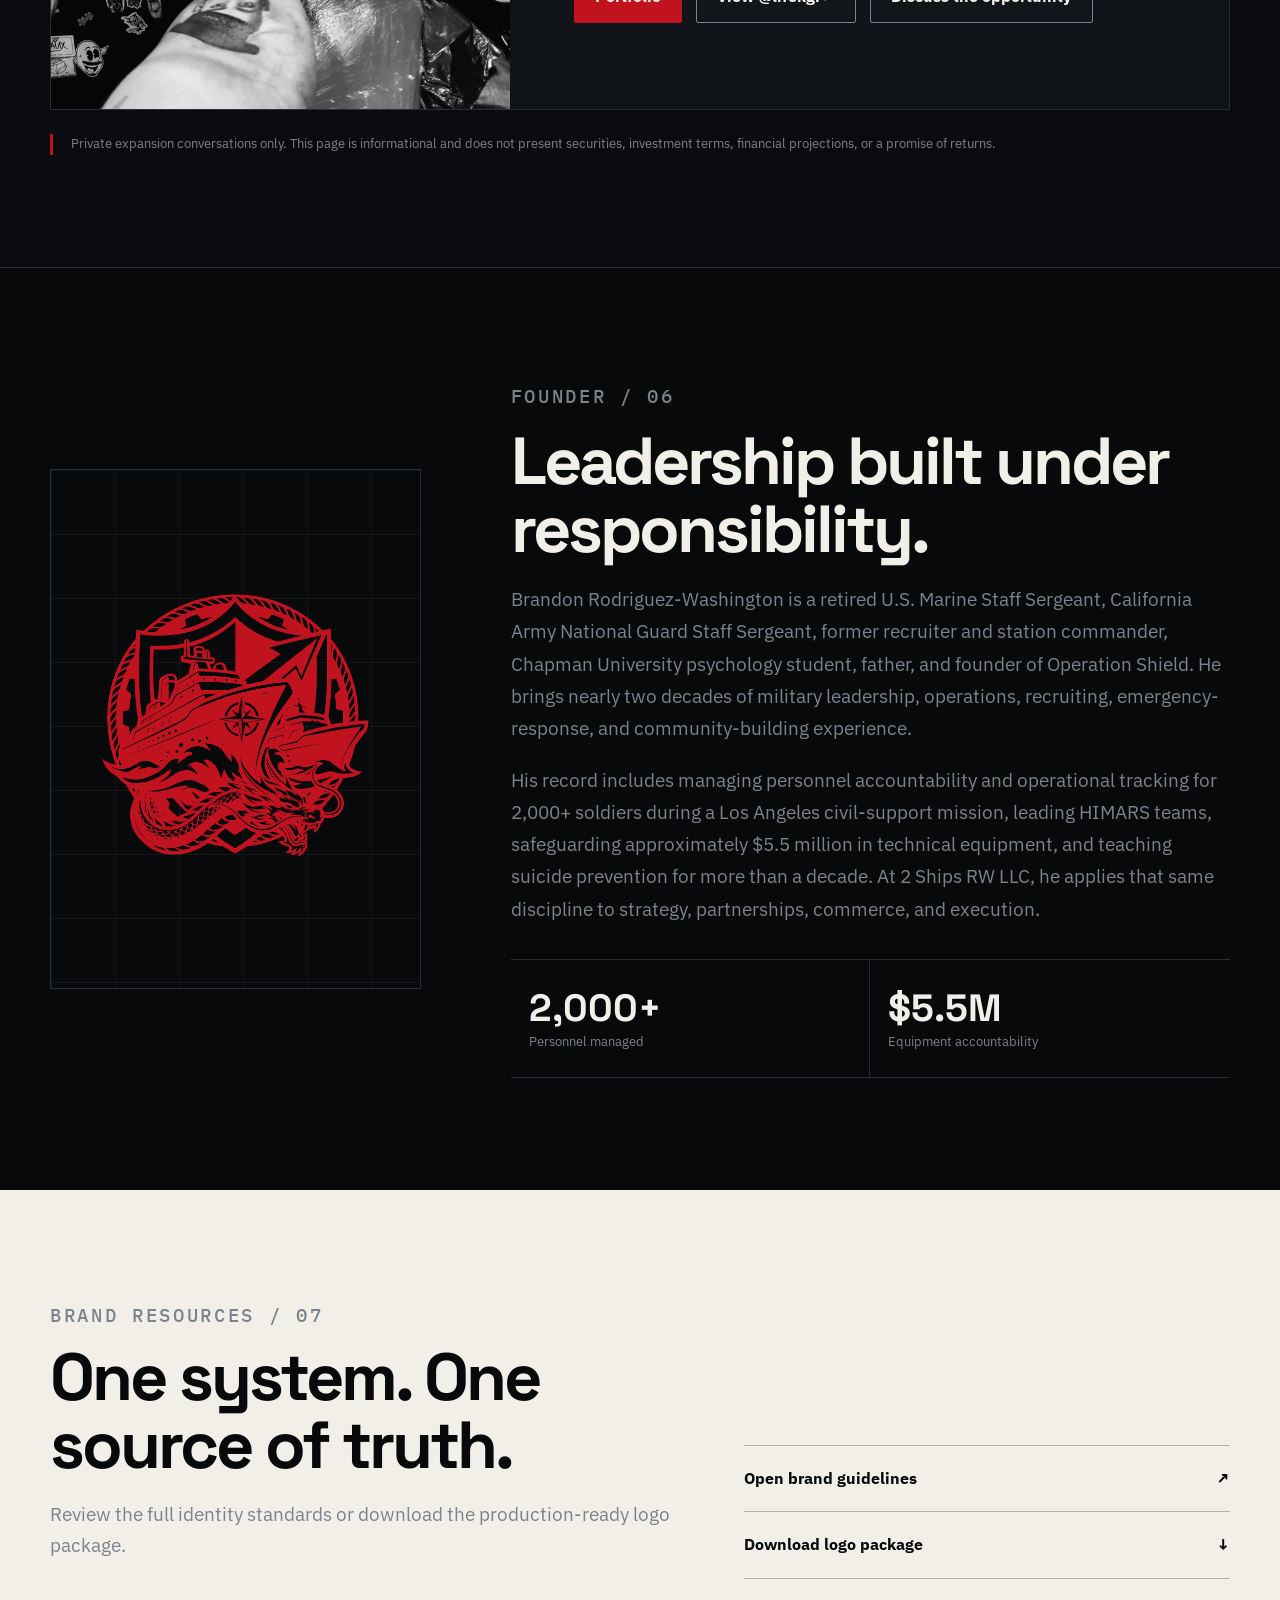
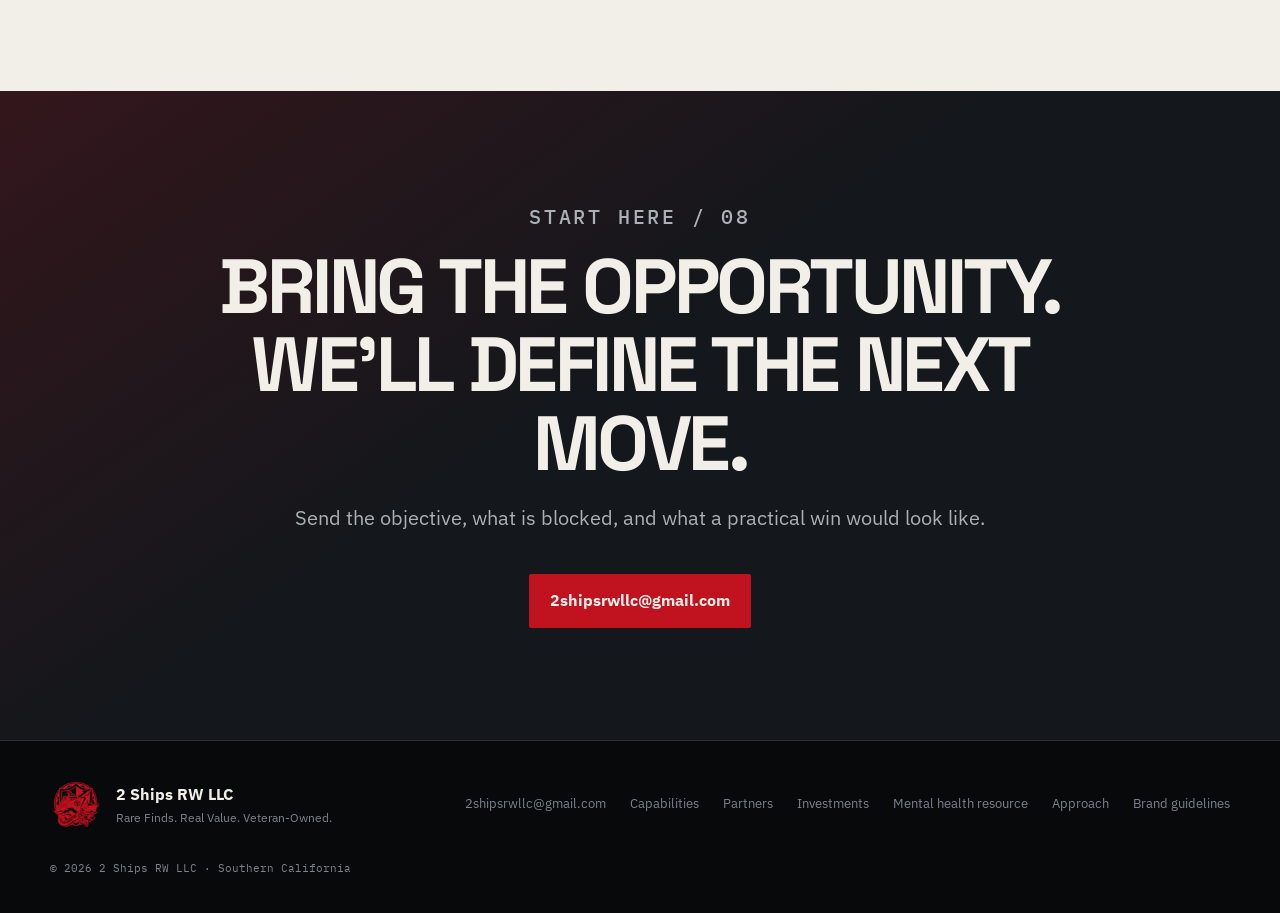
==== commit 53162fbf: "Update artist display name to Life" ====
--- a/index.html
+++ b/index.html
@@ -195,17 +195,17 @@
 
         <article class="artist-opportunity reveal" aria-labelledby="david-madina-title">
           <div class="artist-lead">
-            <img src="assets/david-madina/david-madina-at-work.webp" alt="David Madina working as a private tattoo artist" width="1350" height="1800" loading="lazy">
+            <img src="assets/david-madina/david-madina-at-work.webp" alt="Life working as a private tattoo artist" width="1350" height="1800" loading="lazy">
           </div>
           <div class="artist-copy">
             <span class="opportunity-tag">Private studio expansion · Orange County, California</span>
-            <h3 id="david-madina-title">David Madina</h3>
+            <h3 id="david-madina-title">Life</h3>
             <p class="artist-title">Expert Tattoo Portrait Artist</p>
-            <p>David is a private Orange County tattoo artist specializing in portraiture, black-and-gray realism, memorial work, custom sleeves, and large-scale compositions. Working from San Clemente, he is building toward a larger commercial studio and is open to qualified private-investor and strategic-partner conversations.</p>
+            <p>Life is a private Orange County tattoo artist specializing in portraiture, black-and-gray realism, memorial work, custom sleeves, and large-scale compositions. Working from San Clemente, he is building toward a larger commercial studio and is open to qualified private-investor and strategic-partner conversations.</p>
             <div class="artist-actions">
-              <a class="button button-primary" href="david-madina-portfolio/">Portfolio</a>
+              <a class="button button-primary" href="life-portfolio/">Portfolio</a>
               <a class="button button-secondary" href="https://www.instagram.com/lifekgr/" target="_blank" rel="noopener">View @lifekgr <span aria-hidden="true">↗</span></a>
-              <a class="button button-secondary" href="mailto:2shipsrwllc@gmail.com?subject=Private%20Conversation%20%E2%80%94%20David%20Madina%20Studio%20Expansion">Discuss the opportunity</a>
+              <a class="button button-secondary" href="mailto:2shipsrwllc@gmail.com?subject=Private%20Conversation%20%E2%80%94%20Life%20Studio%20Expansion">Discuss the opportunity</a>
             </div>
           </div>
         </article>
